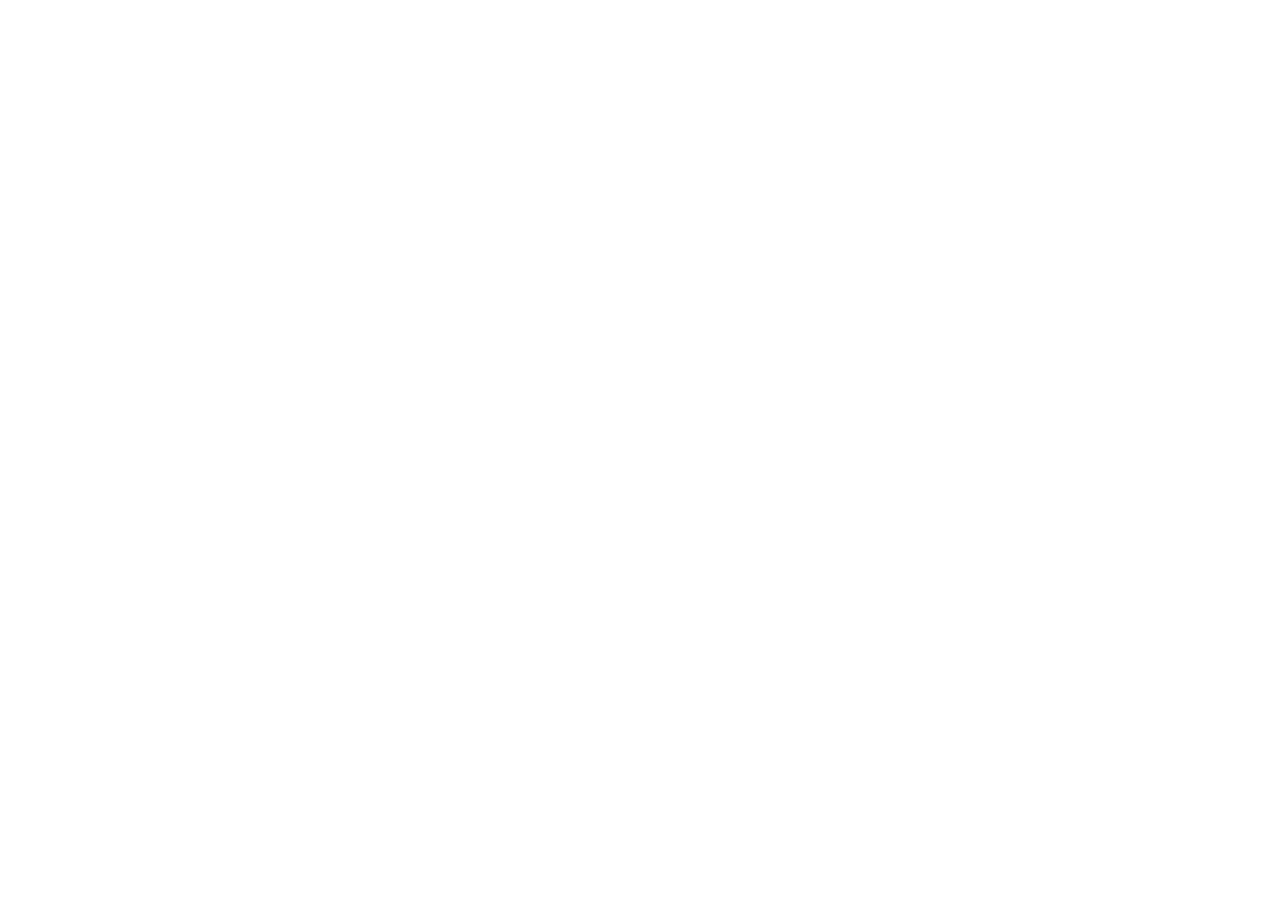
==== index.html @ ce896db1 "Fix formatting issues in index.html" ====
<!doctype html>
<html lang="he">
<head>
  <meta charset="utf-8">
  <title>Maya Digital Course</title>
  <meta name="viewport" content="width=device-width, initial-scale=1">

  <style>
    body, html {
      margin: 0;
      padding: 0;
      height: 100%;
      font-family: Arial, sans-serif;
    }

    iframe {
      width: 100%;
      height: 100vh;
      border: none;
    }
  </style>
</head>

<body>

<iframe
  src="https://claude.site/public/artifacts/876e7628-aba0-43da-9df5-765c61ae1f43/embed"
  title="Claude Artifact"
  allow="clipboard-write"
  allowfullscreen>
</iframe>

</body>
</html>
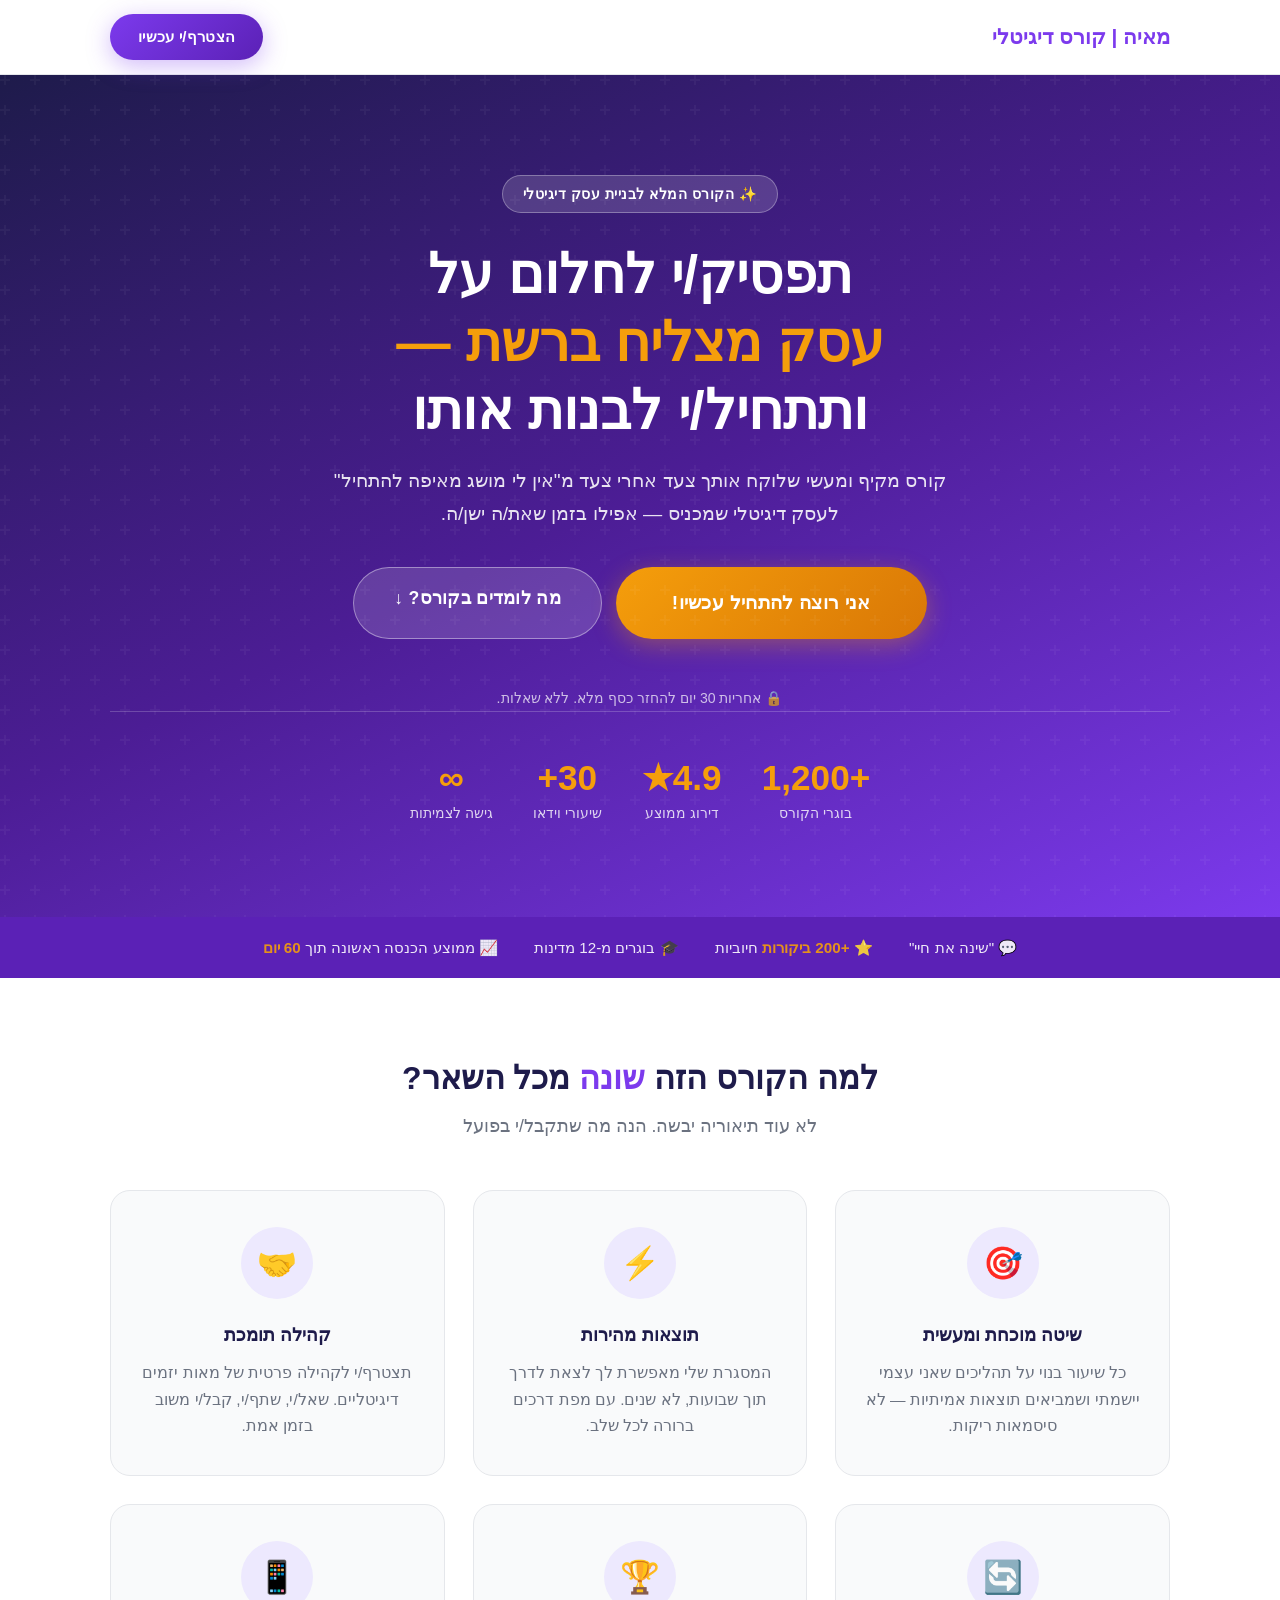
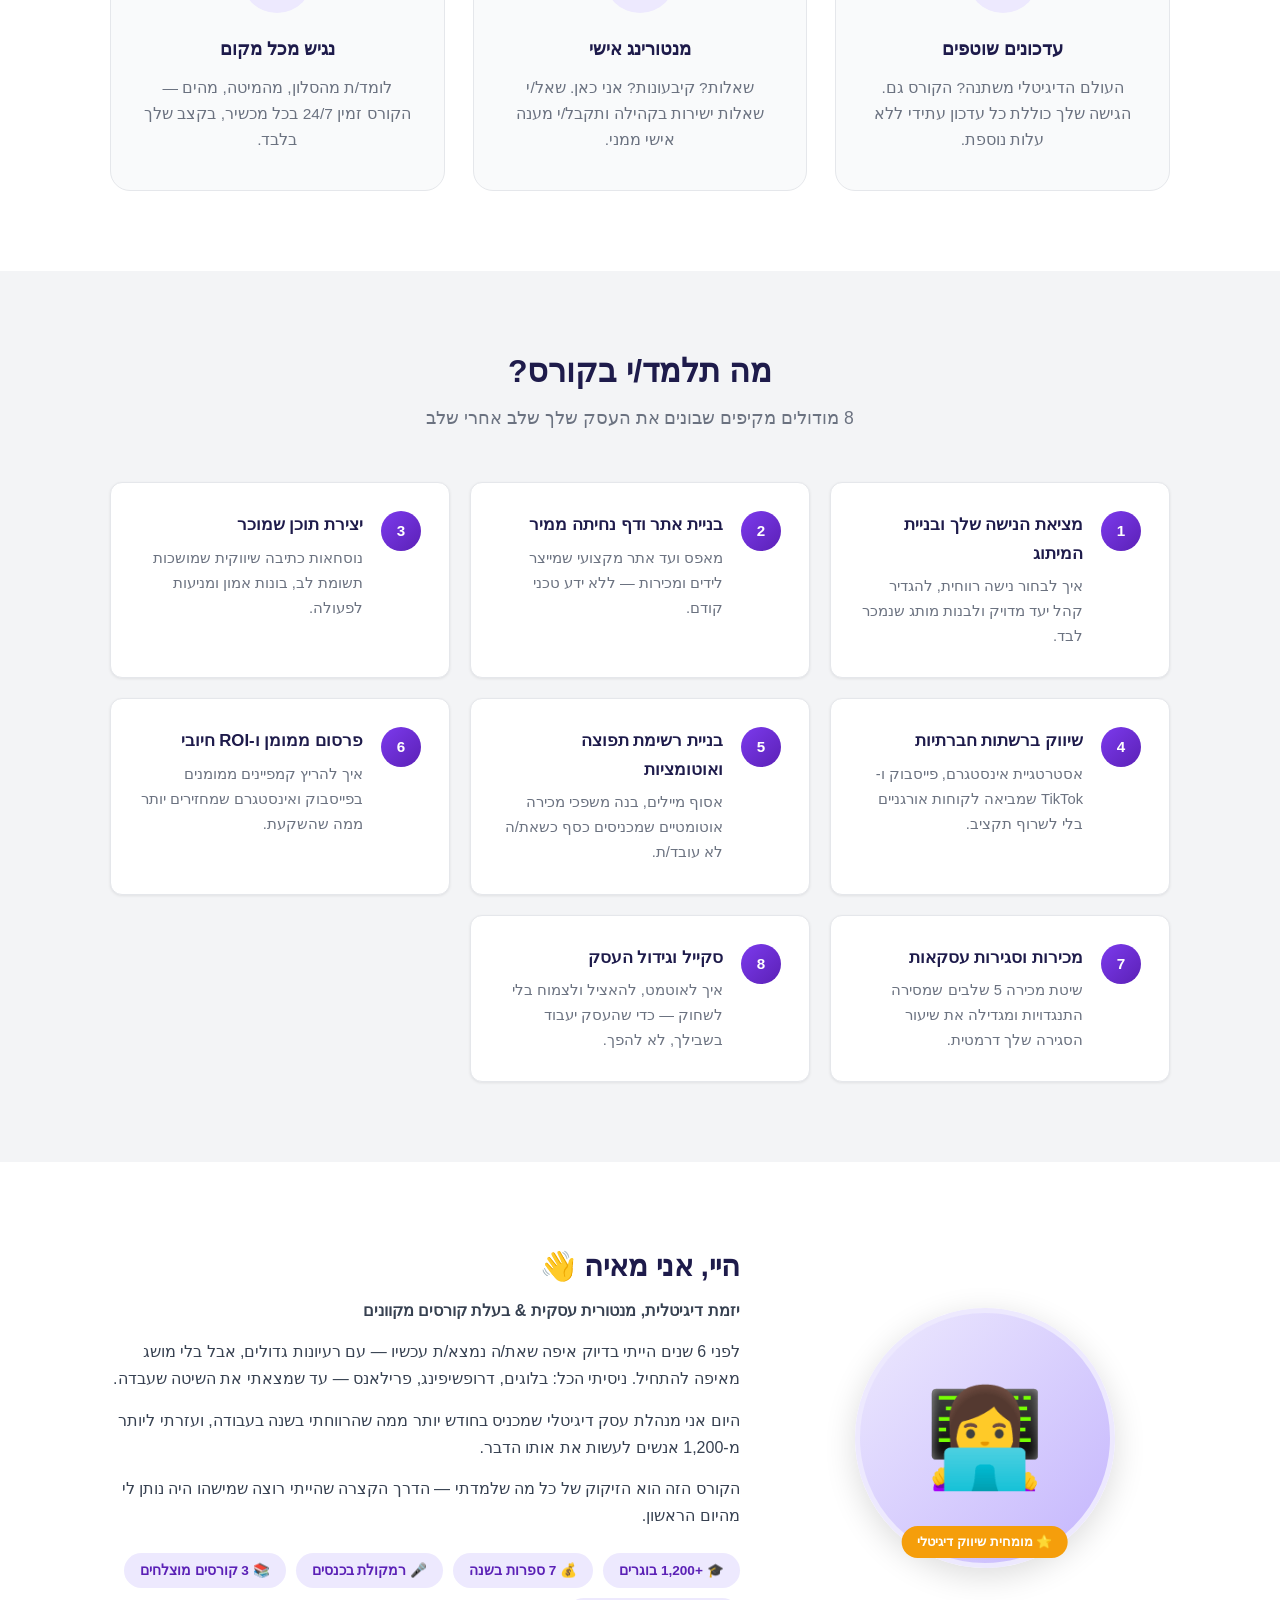
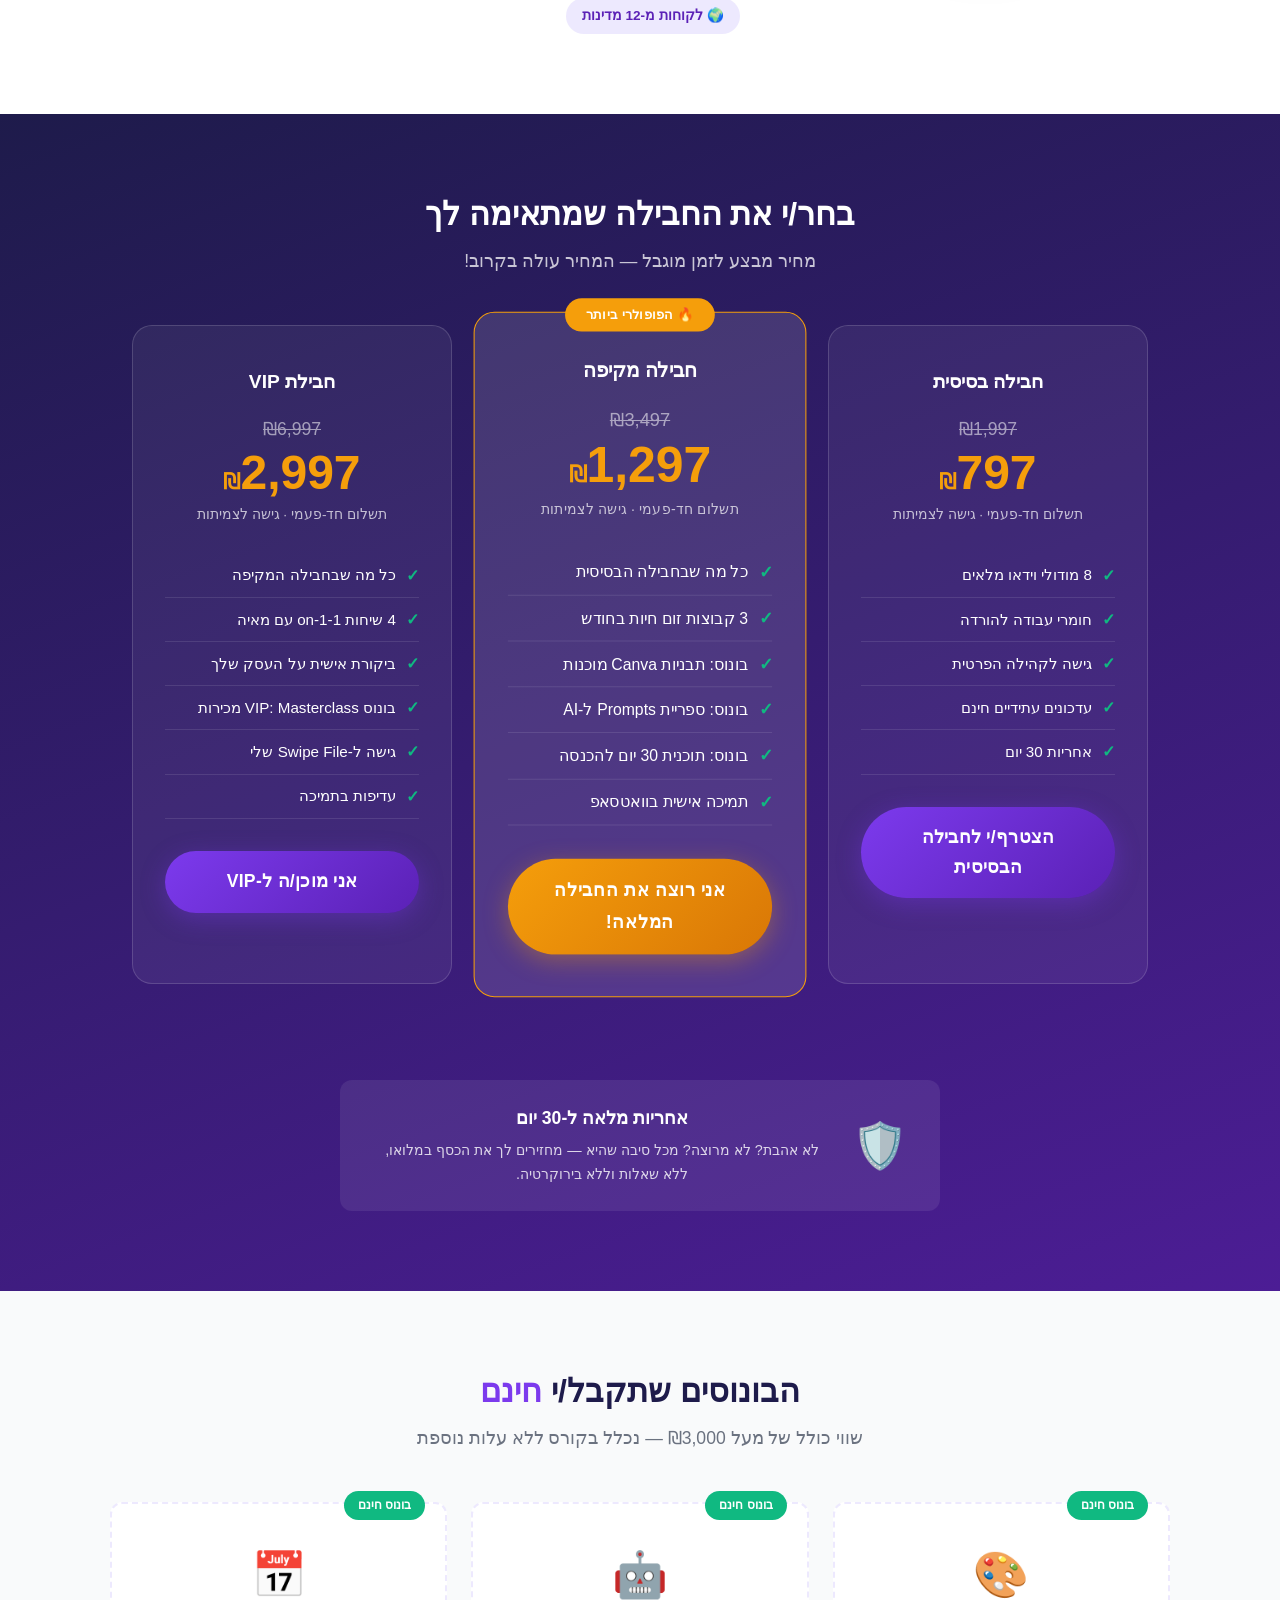
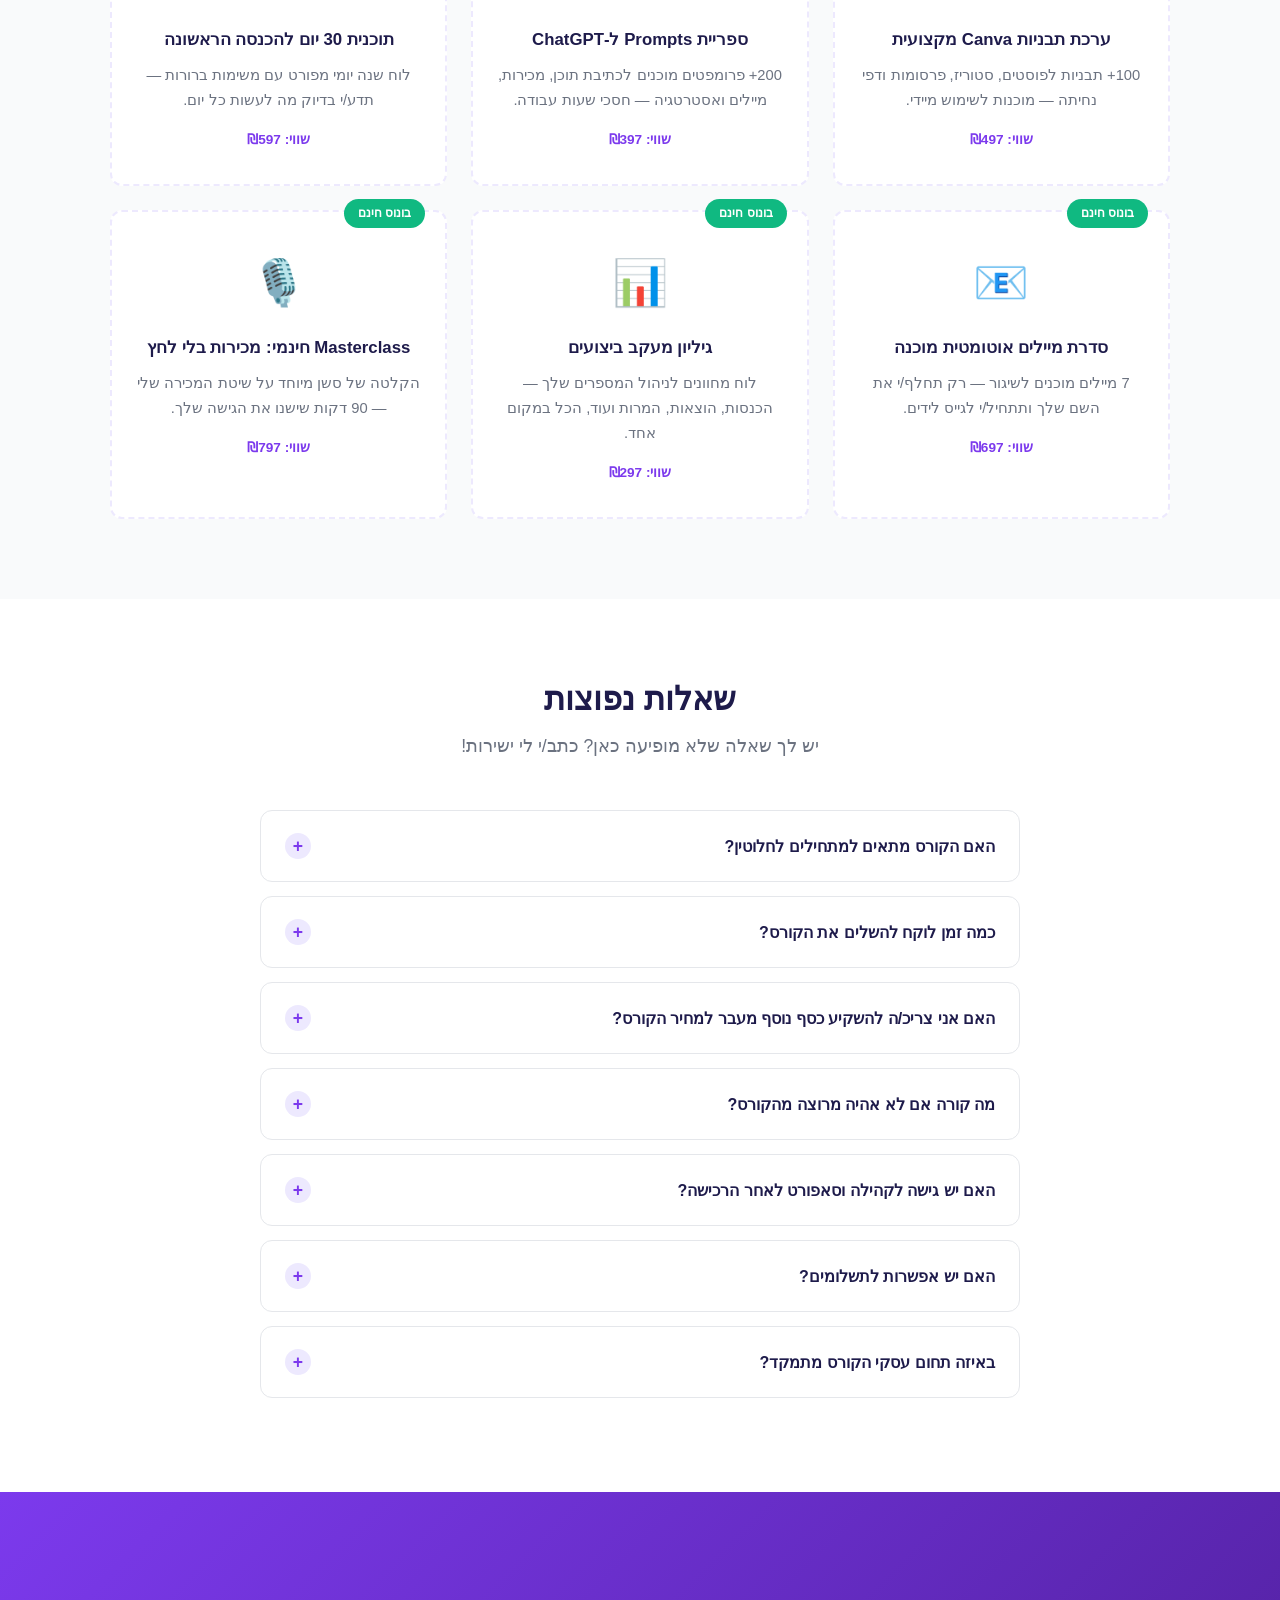
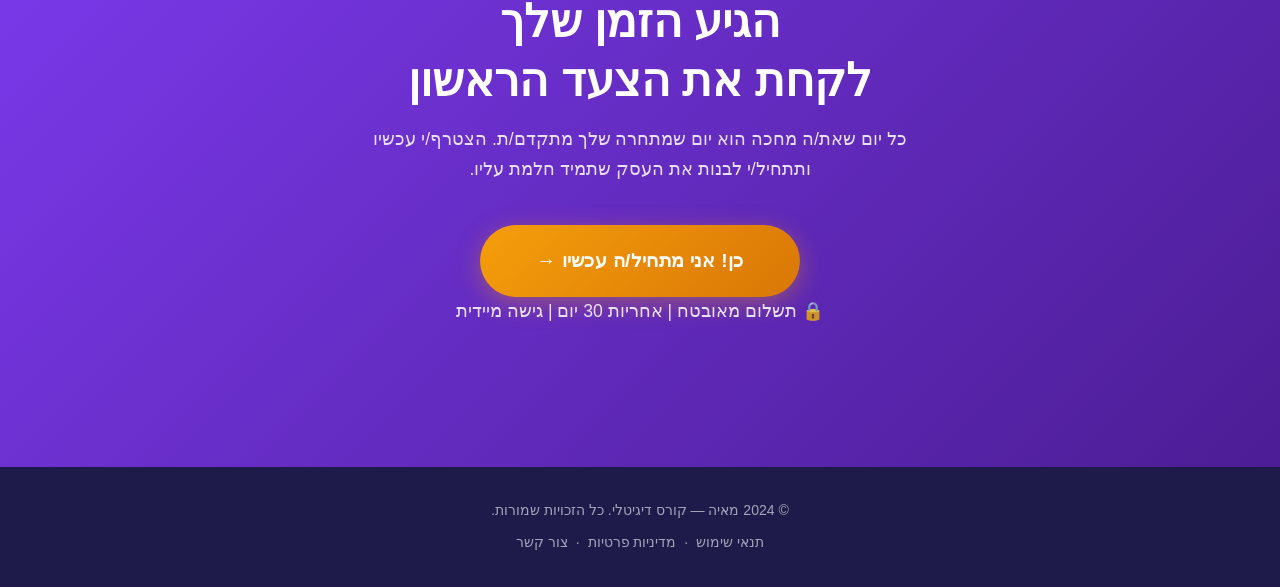
==== commit 3f3cba7d: "Add complete Hebrew landing page with RTL responsive design - Replace iframe placeholder with full p" ====
--- a/index.html
+++ b/index.html
@@ -1,35 +1,482 @@
-<!doctype html>
-<html lang="he">
+<!DOCTYPE html>
+<html lang="he" dir="rtl">
 <head>
-  <meta charset="utf-8">
-  <title>Maya Digital Course</title>
-  <meta name="viewport" content="width=device-width, initial-scale=1">
-
-  <style>
-    body, html {
-      margin: 0;
-      padding: 0;
-      height: 100%;
-      font-family: Arial, sans-serif;
+  <meta charset="UTF-8">
+  <meta name="viewport" content="width=device-width, initial-scale=1.0">
+  <meta name="description" content="קורס דיגיטלי של מאיה - למד/י לבנות עסק מצליח ברשת מאפס, בשיטות שעובדות ב-2024">
+  <title>הקורס הדיגיטלי של מאיה | בנה את העסק שלך ברשת</title>
+  <link rel="stylesheet" href="style.css">
+</head>
+<body>
+
+  <!-- ===== NAVBAR ===== -->
+  <nav class="navbar">
+    <div class="container">
+      <span class="navbar-brand">מאיה | קורס דיגיטלי</span>
+      <a href="#pricing" class="btn btn-primary navbar-cta">הצטרף/י עכשיו</a>
+    </div>
+  </nav>
+
+  <!-- ===== HERO ===== -->
+  <section class="hero">
+    <div class="container">
+      <div class="hero-badge">✨ הקורס המלא לבניית עסק דיגיטלי</div>
+
+      <h1>
+        תפסיק/י לחלום על<br>
+        <span class="hero-accent">עסק מצליח ברשת —</span><br>
+        ותתחיל/י לבנות אותו
+      </h1>
+
+      <p class="hero-desc">
+        קורס מקיף ומעשי שלוקח אותך צעד אחרי צעד מ"אין לי מושג מאיפה להתחיל"
+        לעסק דיגיטלי שמכניס — אפילו בזמן שאת/ה ישן/ה.
+      </p>
+
+      <div class="hero-cta-group">
+        <a href="#pricing" class="btn btn-accent btn-lg">אני רוצה להתחיל עכשיו!</a>
+        <a href="#topics" class="btn btn-primary" style="background:rgba(255,255,255,.15);border:1px solid rgba(255,255,255,.4);box-shadow:none;">מה לומדים בקורס? ↓</a>
+      </div>
+      <p class="hero-guarantee">🔒 אחריות 30 יום להחזר כסף מלא. ללא שאלות.</p>
+
+      <div class="hero-stats">
+        <div class="hero-stat">
+          <strong>+1,200</strong>
+          <span>בוגרי הקורס</span>
+        </div>
+        <div class="hero-stat">
+          <strong>4.9★</strong>
+          <span>דירוג ממוצע</span>
+        </div>
+        <div class="hero-stat">
+          <strong>30+</strong>
+          <span>שיעורי וידאו</span>
+        </div>
+        <div class="hero-stat">
+          <strong>∞</strong>
+          <span>גישה לצמיתות</span>
+        </div>
+      </div>
+    </div>
+  </section>
+
+  <!-- ===== SOCIAL PROOF BAR ===== -->
+  <div class="proof-bar">
+    <span>💬 "שינה את חיי"</span>
+    <span>⭐ <strong>+200 ביקורות</strong> חיוביות</span>
+    <span>🎓 בוגרים מ-12 מדינות</span>
+    <span>📈 ממוצע הכנסה ראשונה תוך <strong>60 יום</strong></span>
+  </div>
+
+  <!-- ===== BENEFITS ===== -->
+  <section class="benefits" id="benefits">
+    <div class="container">
+      <div class="section-header">
+        <h2 class="section-title">למה הקורס הזה <span class="highlight">שונה</span> מכל השאר?</h2>
+        <p class="section-subtitle">לא עוד תיאוריה יבשה. הנה מה שתקבל/י בפועל</p>
+      </div>
+
+      <div class="benefits-grid">
+        <div class="benefit-card">
+          <div class="benefit-icon">🎯</div>
+          <h3>שיטה מוכחת ומעשית</h3>
+          <p>כל שיעור בנוי על תהליכים שאני עצמי יישמתי ושמביאים תוצאות אמיתיות — לא סיסמאות ריקות.</p>
+        </div>
+        <div class="benefit-card">
+          <div class="benefit-icon">⚡</div>
+          <h3>תוצאות מהירות</h3>
+          <p>המסגרת שלי מאפשרת לך לצאת לדרך תוך שבועות, לא שנים. עם מפת דרכים ברורה לכל שלב.</p>
+        </div>
+        <div class="benefit-card">
+          <div class="benefit-icon">🤝</div>
+          <h3>קהילה תומכת</h3>
+          <p>תצטרף/י לקהילה פרטית של מאות יזמים דיגיטליים. שאל/י, שתף/י, קבל/י משוב בזמן אמת.</p>
+        </div>
+        <div class="benefit-card">
+          <div class="benefit-icon">🔄</div>
+          <h3>עדכונים שוטפים</h3>
+          <p>העולם הדיגיטלי משתנה? הקורס גם. הגישה שלך כוללת כל עדכון עתידי ללא עלות נוספת.</p>
+        </div>
+        <div class="benefit-card">
+          <div class="benefit-icon">🏆</div>
+          <h3>מנטורינג אישי</h3>
+          <p>שאלות? קיבעונות? אני כאן. שאל/י שאלות ישירות בקהילה ותקבל/י מענה אישי ממני.</p>
+        </div>
+        <div class="benefit-card">
+          <div class="benefit-icon">📱</div>
+          <h3>נגיש מכל מקום</h3>
+          <p>לומד/ת מהסלון, מהמיטה, מהים — הקורס זמין 24/7 בכל מכשיר, בקצב שלך בלבד.</p>
+        </div>
+      </div>
+    </div>
+  </section>
+
+  <!-- ===== COURSE TOPICS ===== -->
+  <section class="topics" id="topics">
+    <div class="container">
+      <div class="section-header">
+        <h2 class="section-title">מה תלמד/י בקורס?</h2>
+        <p class="section-subtitle">8 מודולים מקיפים שבונים את העסק שלך שלב אחרי שלב</p>
+      </div>
+
+      <div class="topics-grid">
+        <div class="topic-card">
+          <div class="topic-num">1</div>
+          <div>
+            <h3>מציאת הנישה שלך ובניית המיתוג</h3>
+            <p>איך לבחור נישה רווחית, להגדיר קהל יעד מדויק ולבנות מותג שנמכר לבד.</p>
+          </div>
+        </div>
+        <div class="topic-card">
+          <div class="topic-num">2</div>
+          <div>
+            <h3>בניית אתר ודף נחיתה ממיר</h3>
+            <p>מאפס ועד אתר מקצועי שמייצר לידים ומכירות — ללא ידע טכני קודם.</p>
+          </div>
+        </div>
+        <div class="topic-card">
+          <div class="topic-num">3</div>
+          <div>
+            <h3>יצירת תוכן שמוכר</h3>
+            <p>נוסחאות כתיבה שיווקית שמושכות תשומת לב, בונות אמון ומניעות לפעולה.</p>
+          </div>
+        </div>
+        <div class="topic-card">
+          <div class="topic-num">4</div>
+          <div>
+            <h3>שיווק ברשתות חברתיות</h3>
+            <p>אסטרטגיית אינסטגרם, פייסבוק ו-TikTok שמביאה לקוחות אורגניים בלי לשרוף תקציב.</p>
+          </div>
+        </div>
+        <div class="topic-card">
+          <div class="topic-num">5</div>
+          <div>
+            <h3>בניית רשימת תפוצה ואוטומציות</h3>
+            <p>אסוף מיילים, בנה משפכי מכירה אוטומטיים שמכניסים כסף כשאת/ה לא עובד/ת.</p>
+          </div>
+        </div>
+        <div class="topic-card">
+          <div class="topic-num">6</div>
+          <div>
+            <h3>פרסום ממומן ו-ROI חיובי</h3>
+            <p>איך להריץ קמפיינים ממומנים בפייסבוק ואינסטגרם שמחזירים יותר ממה שהשקעת.</p>
+          </div>
+        </div>
+        <div class="topic-card">
+          <div class="topic-num">7</div>
+          <div>
+            <h3>מכירות וסגירות עסקאות</h3>
+            <p>שיטת מכירה 5 שלבים שמסירה התנגדויות ומגדילה את שיעור הסגירה שלך דרמטית.</p>
+          </div>
+        </div>
+        <div class="topic-card">
+          <div class="topic-num">8</div>
+          <div>
+            <h3>סקייל וגידול העסק</h3>
+            <p>איך לאוטמט, להאציל ולצמוח בלי לשחוק — כדי שהעסק יעבוד בשבילך, לא להפך.</p>
+          </div>
+        </div>
+      </div>
+    </div>
+  </section>
+
+  <!-- ===== INSTRUCTOR ===== -->
+  <section class="instructor" id="about">
+    <div class="container">
+      <div class="instructor-inner">
+        <div class="instructor-photo-wrap">
+          <div class="instructor-photo">👩‍💻</div>
+          <span class="instructor-badge">⭐ מומחית שיווק דיגיטלי</span>
+        </div>
+
+        <div class="instructor-content">
+          <h2>היי, אני מאיה 👋</h2>
+          <p class="instructor-title">יזמת דיגיטלית, מנטורית עסקית &amp; בעלת קורסים מקוונים</p>
+
+          <p>
+            לפני 6 שנים הייתי בדיוק איפה שאת/ה נמצא/ת עכשיו — עם רעיונות גדולים,
+            אבל בלי מושג מאיפה להתחיל. ניסיתי הכל: בלוגים, דרופשיפינג, פרילאנס —
+            עד שמצאתי את השיטה שעבדה.
+          </p>
+          <p>
+            היום אני מנהלת עסק דיגיטלי שמכניס בחודש יותר ממה שהרווחתי בשנה בעבודה,
+            ועזרתי ליותר מ-1,200 אנשים לעשות את אותו הדבר.
+          </p>
+          <p>
+            הקורס הזה הוא הזיקוק של כל מה שלמדתי — הדרך הקצרה שהייתי רוצה שמישהו
+            היה נותן לי מהיום הראשון.
+          </p>
+
+          <div class="instructor-achievements">
+            <span class="achievement-tag">🎓 +1,200 בוגרים</span>
+            <span class="achievement-tag">💰 7 ספרות בשנה</span>
+            <span class="achievement-tag">🎤 רמקולת בכנסים</span>
+            <span class="achievement-tag">📚 3 קורסים מוצלחים</span>
+            <span class="achievement-tag">🌍 לקוחות מ-12 מדינות</span>
+          </div>
+        </div>
+      </div>
+    </div>
+  </section>
+
+  <!-- ===== PRICING ===== -->
+  <section class="pricing" id="pricing">
+    <div class="container">
+      <div class="section-header">
+        <h2 class="section-title">בחר/י את החבילה שמתאימה לך</h2>
+        <p class="section-subtitle">מחיר מבצע לזמן מוגבל — המחיר עולה בקרוב!</p>
+      </div>
+
+      <div class="pricing-cards">
+
+        <!-- Basic -->
+        <div class="pricing-card">
+          <h3>חבילה בסיסית</h3>
+          <p class="price-old">₪1,997</p>
+          <p class="price-new"><span>₪</span>797</p>
+          <p class="price-note">תשלום חד-פעמי · גישה לצמיתות</p>
+          <ul class="pricing-features">
+            <li>8 מודולי וידאו מלאים</li>
+            <li>חומרי עבודה להורדה</li>
+            <li>גישה לקהילה הפרטית</li>
+            <li>עדכונים עתידיים חינם</li>
+            <li>אחריות 30 יום</li>
+          </ul>
+          <a href="#" class="btn btn-primary" style="width:100%;">הצטרף/י לחבילה הבסיסית</a>
+        </div>
+
+        <!-- Popular -->
+        <div class="pricing-card popular">
+          <div class="popular-badge">🔥 הפופולרי ביותר</div>
+          <h3>חבילה מקיפה</h3>
+          <p class="price-old">₪3,497</p>
+          <p class="price-new"><span>₪</span>1,297</p>
+          <p class="price-note">תשלום חד-פעמי · גישה לצמיתות</p>
+          <ul class="pricing-features">
+            <li>כל מה שבחבילה הבסיסית</li>
+            <li>3 קבוצות זום חיות בחודש</li>
+            <li>בונוס: תבניות Canva מוכנות</li>
+            <li>בונוס: ספריית Prompts ל-AI</li>
+            <li>בונוס: תוכנית 30 יום להכנסה</li>
+            <li>תמיכה אישית בוואטסאפ</li>
+          </ul>
+          <a href="#" class="btn btn-accent" style="width:100%;">אני רוצה את החבילה המלאה!</a>
+        </div>
+
+        <!-- VIP -->
+        <div class="pricing-card">
+          <h3>חבילת VIP</h3>
+          <p class="price-old">₪6,997</p>
+          <p class="price-new"><span>₪</span>2,997</p>
+          <p class="price-note">תשלום חד-פעמי · גישה לצמיתות</p>
+          <ul class="pricing-features">
+            <li>כל מה שבחבילה המקיפה</li>
+            <li>4 שיחות 1-on-1 עם מאיה</li>
+            <li>ביקורת אישית על העסק שלך</li>
+            <li>בונוס VIP: Masterclass מכירות</li>
+            <li>גישה ל-Swipe File שלי</li>
+            <li>עדיפות בתמיכה</li>
+          </ul>
+          <a href="#" class="btn btn-primary" style="width:100%;">אני מוכן/ה ל-VIP</a>
+        </div>
+
+      </div>
+
+      <!-- Guarantee -->
+      <div style="text-align:center; margin-top:48px;">
+        <div class="guarantee-strip">
+          <div class="guarantee-icon">🛡️</div>
+          <div class="guarantee-text">
+            <strong>אחריות מלאה ל-30 יום</strong>
+            <p>לא אהבת? לא מרוצה? מכל סיבה שהיא — מחזירים לך את הכסף במלואו, ללא שאלות וללא בירוקרטיה.</p>
+          </div>
+        </div>
+      </div>
+    </div>
+  </section>
+
+  <!-- ===== BONUSES ===== -->
+  <section class="bonuses" id="bonuses">
+    <div class="container">
+      <div class="section-header">
+        <h2 class="section-title">הבונוסים שתקבל/י <span class="highlight">חינם</span></h2>
+        <p class="section-subtitle">שווי כולל של מעל ₪3,000 — נכלל בקורס ללא עלות נוספת</p>
+      </div>
+
+      <div class="bonuses-grid">
+        <div class="bonus-card">
+          <div class="bonus-free-tag">בונוס חינם</div>
+          <div class="bonus-icon">🎨</div>
+          <h3>ערכת תבניות Canva מקצועית</h3>
+          <p>100+ תבניות לפוסטים, סטוריז, פרסומות ודפי נחיתה — מוכנות לשימוש מיידי.</p>
+          <span class="bonus-value">שווי: ₪497</span>
+        </div>
+
+        <div class="bonus-card">
+          <div class="bonus-free-tag">בונוס חינם</div>
+          <div class="bonus-icon">🤖</div>
+          <h3>ספריית Prompts ל-ChatGPT</h3>
+          <p>200+ פרומפטים מוכנים לכתיבת תוכן, מכירות, מיילים ואסטרטגיה — חסכי שעות עבודה.</p>
+          <span class="bonus-value">שווי: ₪397</span>
+        </div>
+
+        <div class="bonus-card">
+          <div class="bonus-free-tag">בונוס חינם</div>
+          <div class="bonus-icon">📅</div>
+          <h3>תוכנית 30 יום להכנסה הראשונה</h3>
+          <p>לוח שנה יומי מפורט עם משימות ברורות — תדע/י בדיוק מה לעשות כל יום.</p>
+          <span class="bonus-value">שווי: ₪597</span>
+        </div>
+
+        <div class="bonus-card">
+          <div class="bonus-free-tag">בונוס חינם</div>
+          <div class="bonus-icon">📧</div>
+          <h3>סדרת מיילים אוטומטית מוכנה</h3>
+          <p>7 מיילים מוכנים לשיגור — רק תחלף/י את השם שלך ותתחיל/י לגייס לידים.</p>
+          <span class="bonus-value">שווי: ₪697</span>
+        </div>
+
+        <div class="bonus-card">
+          <div class="bonus-free-tag">בונוס חינם</div>
+          <div class="bonus-icon">📊</div>
+          <h3>גיליון מעקב ביצועים</h3>
+          <p>לוח מחוונים לניהול המספרים שלך — הכנסות, הוצאות, המרות ועוד, הכל במקום אחד.</p>
+          <span class="bonus-value">שווי: ₪297</span>
+        </div>
+
+        <div class="bonus-card">
+          <div class="bonus-free-tag">בונוס חינם</div>
+          <div class="bonus-icon">🎙️</div>
+          <h3>Masterclass חינמי: מכירות בלי לחץ</h3>
+          <p>הקלטה של סשן מיוחד על שיטת המכירה שלי — 90 דקות שישנו את הגישה שלך.</p>
+          <span class="bonus-value">שווי: ₪797</span>
+        </div>
+      </div>
+    </div>
+  </section>
+
+  <!-- ===== FAQ ===== -->
+  <section class="faq" id="faq">
+    <div class="container">
+      <div class="section-header">
+        <h2 class="section-title">שאלות נפוצות</h2>
+        <p class="section-subtitle">יש לך שאלה שלא מופיעה כאן? כתב/י לי ישירות!</p>
+      </div>
+
+      <div class="faq-list">
+
+        <div class="faq-item">
+          <button class="faq-question" onclick="toggleFaq(this)">
+            האם הקורס מתאים למתחילים לחלוטין?
+            <span class="faq-icon">+</span>
+          </button>
+          <div class="faq-answer">
+            <p>בהחלט! הקורס תוכנן מהיסוד למתחילים. אין צורך בניסיון טכני, שיווקי או עסקי קודם. אני לוקחת אותך צעד אחרי צעד, ומסבירה כל מושג בשפה פשוטה ובהירה. אם יש לך מחשב וחיבור לאינטרנט — יש לך את כל מה שצריך.</p>
+          </div>
+        </div>
+
+        <div class="faq-item">
+          <button class="faq-question" onclick="toggleFaq(this)">
+            כמה זמן לוקח להשלים את הקורס?
+            <span class="faq-icon">+</span>
+          </button>
+          <div class="faq-answer">
+            <p>הקורס מכיל למעלה מ-30 שיעורי וידאו. רוב הסטודנטים משלימים את החומר ב-4–6 שבועות כשהם מקדישים שעה-שעתיים ביום. אבל אין לחץ — הגישה שלך היא לצמיתות, כך שתוכל/י ללמוד בקצב שלך.</p>
+          </div>
+        </div>
+
+        <div class="faq-item">
+          <button class="faq-question" onclick="toggleFaq(this)">
+            האם אני צריכ/ה להשקיע כסף נוסף מעבר למחיר הקורס?
+            <span class="faq-icon">+</span>
+          </button>
+          <div class="faq-answer">
+            <p>אני מלמדת שיטות שעובדות עם כלים חינמיים ככל האפשר. יש כלים מסוימים עם עלויות מינימליות (כגון דומיין ואחסון אתר — כ-₪50–100 בחודש), אבל אין חובה להשקיע בפרסום ממומן בשלב הראשון. אני מראה איך לצמוח בצורה אורגנית תחילה.</p>
+          </div>
+        </div>
+
+        <div class="faq-item">
+          <button class="faq-question" onclick="toggleFaq(this)">
+            מה קורה אם לא אהיה מרוצה מהקורס?
+            <span class="faq-icon">+</span>
+          </button>
+          <div class="faq-answer">
+            <p>פשוט מאוד — אחריות מלאה ל-30 יום. אם מכל סיבה שהיא לא מרוצה מהקורס, שלח/י לי מייל תוך 30 יום מרגע הרכישה ואחזיר לך את הכסף במלואו. ללא שאלות, ללא תהליכים מסורבלים.</p>
+          </div>
+        </div>
+
+        <div class="faq-item">
+          <button class="faq-question" onclick="toggleFaq(this)">
+            האם יש גישה לקהילה וסאפורט לאחר הרכישה?
+            <span class="faq-icon">+</span>
+          </button>
+          <div class="faq-answer">
+            <p>כן! כל הסטודנטים מקבלים גישה לקהילה הפרטית שלנו בפייסבוק שבה אני פעילה יומיומית. בחבילה המקיפה יש גם 3 קבוצות זום חיות בחודש עם שאלות ותשובות. ובחבילת ה-VIP יש מנטורינג אישי 1-on-1.</p>
+          </div>
+        </div>
+
+        <div class="faq-item">
+          <button class="faq-question" onclick="toggleFaq(this)">
+            האם יש אפשרות לתשלומים?
+            <span class="faq-icon">+</span>
+          </button>
+          <div class="faq-answer">
+            <p>כן! כל החבילות זמינות בפריסה של עד 4 תשלומים שווים ללא ריבית. פרטי החלוקה מופיעים בדף התשלום. אם יש לך שאלה ספציפית בנוגע לתשלומים, כתב/י לי ישירות ונמצא פתרון מתאים.</p>
+          </div>
+        </div>
+
+        <div class="faq-item">
+          <button class="faq-question" onclick="toggleFaq(this)">
+            באיזה תחום עסקי הקורס מתמקד?
+            <span class="faq-icon">+</span>
+          </button>
+          <div class="faq-answer">
+            <p>הקורס מלמד עקרונות שיווק ועסק דיגיטלי שרלוונטיים לכמעט כל תחום — בין אם אתה רוצה למכור מוצרים דיגיטליים, שירותים, ייעוץ, קורסים, או כל דבר אחר. המסגרת שלמדת מותאמת לכל נישה.</p>
+          </div>
+        </div>
+
+      </div>
+    </div>
+  </section>
+
+  <!-- ===== FINAL CTA ===== -->
+  <section class="final-cta">
+    <div class="container">
+      <h2>הגיע הזמן שלך<br>לקחת את הצעד הראשון</h2>
+      <p>
+        כל יום שאת/ה מחכה הוא יום שמתחרה שלך מתקדם/ת.
+        הצטרף/י עכשיו ותתחיל/י לבנות את העסק שתמיד חלמת עליו.
+      </p>
+
+      <a href="#pricing" class="btn btn-accent btn-lg">כן! אני מתחיל/ה עכשיו →</a>
+
+      <p class="final-cta-meta">🔒 תשלום מאובטח | אחריות 30 יום | גישה מיידית</p>
+    </div>
+  </section>
+
+  <!-- ===== FOOTER ===== -->
+  <footer>
+    <div class="container">
+      <p>© 2024 מאיה — קורס דיגיטלי. כל הזכויות שמורות.</p>
+      <p style="margin-top:8px;">
+        <a href="#">תנאי שימוש</a> &nbsp;·&nbsp;
+        <a href="#">מדיניות פרטיות</a> &nbsp;·&nbsp;
+        <a href="#">צור קשר</a>
+      </p>
+    </div>
+  </footer>
+
+  <!-- ===== FAQ SCRIPT ===== -->
+  <script>
+    function toggleFaq(btn) {
+      var item = btn.closest('.faq-item');
+      var isOpen = item.classList.contains('open');
+      document.querySelectorAll('.faq-item.open').forEach(function(el) {
+        el.classList.remove('open');
+      });
+      if (!isOpen) item.classList.add('open');
     }
-
-    iframe {
-      width: 100%;
-      height: 100vh;
-      border: none;
-    }
-  </style>
-</head>
-
-<body>
-
-<iframe
-  src="https://claude.site/public/artifacts/876e7628-aba0-43da-9df5-765c61ae1f43/embed"
-  title="Claude Artifact"
-  allow="clipboard-write"
-  allowfullscreen>
-</iframe>
+  </script>
 
 </body>
 </html>
-
--- a/style.css
+++ b/style.css
@@ -0,0 +1,740 @@
+/* =============================================
+   Maya Digital Course - Landing Page Styles
+   RTL Hebrew Layout
+   ============================================= */
+
+/* ---------- Reset & Base ---------- */
+*, *::before, *::after {
+  box-sizing: border-box;
+  margin: 0;
+  padding: 0;
+}
+
+:root {
+  --primary:       #7C3AED;
+  --primary-dark:  #5B21B6;
+  --primary-light: #EDE9FE;
+  --accent:        #F59E0B;
+  --accent-dark:   #D97706;
+  --text-dark:     #1E1B4B;
+  --text-body:     #374151;
+  --text-muted:    #6B7280;
+  --bg-white:      #FFFFFF;
+  --bg-light:      #F9FAFB;
+  --bg-section:    #F3F4F6;
+  --border:        #E5E7EB;
+  --success:       #10B981;
+  --radius-sm:     6px;
+  --radius-md:     12px;
+  --radius-lg:     20px;
+  --shadow-sm:     0 1px 3px rgba(0,0,0,.08);
+  --shadow-md:     0 4px 16px rgba(0,0,0,.10);
+  --shadow-lg:     0 8px 32px rgba(0,0,0,.14);
+  --max-width:     1100px;
+  --section-pad:   80px 20px;
+}
+
+html {
+  scroll-behavior: smooth;
+  font-size: 16px;
+}
+
+body {
+  direction: rtl;
+  font-family: 'Segoe UI', 'Arial Hebrew', Arial, sans-serif;
+  color: var(--text-body);
+  background: var(--bg-white);
+  line-height: 1.7;
+  -webkit-font-smoothing: antialiased;
+}
+
+img { max-width: 100%; display: block; }
+a  { text-decoration: none; color: inherit; }
+ul { list-style: none; }
+
+.container {
+  max-width: var(--max-width);
+  margin: 0 auto;
+  padding: 0 20px;
+}
+
+/* ---------- Buttons ---------- */
+.btn {
+  display: inline-block;
+  padding: 16px 40px;
+  border-radius: 50px;
+  font-size: 1.1rem;
+  font-weight: 700;
+  cursor: pointer;
+  border: none;
+  transition: transform .2s, box-shadow .2s, background .2s;
+  text-align: center;
+  letter-spacing: .3px;
+}
+
+.btn:hover { transform: translateY(-2px); }
+
+.btn-primary {
+  background: linear-gradient(135deg, var(--primary), var(--primary-dark));
+  color: #fff;
+  box-shadow: 0 6px 24px rgba(124,58,237,.35);
+}
+.btn-primary:hover { box-shadow: 0 10px 32px rgba(124,58,237,.45); }
+
+.btn-accent {
+  background: linear-gradient(135deg, var(--accent), var(--accent-dark));
+  color: #fff;
+  box-shadow: 0 6px 24px rgba(245,158,11,.35);
+}
+.btn-accent:hover { box-shadow: 0 10px 32px rgba(245,158,11,.45); }
+
+.btn-lg {
+  padding: 20px 56px;
+  font-size: 1.2rem;
+}
+
+/* ---------- Section Headings ---------- */
+.section-title {
+  font-size: 2rem;
+  font-weight: 800;
+  color: var(--text-dark);
+  margin-bottom: 12px;
+  line-height: 1.3;
+}
+
+.section-subtitle {
+  font-size: 1.1rem;
+  color: var(--text-muted);
+  max-width: 600px;
+  margin: 0 auto 48px;
+}
+
+.section-header {
+  text-align: center;
+  margin-bottom: 48px;
+}
+
+.highlight { color: var(--primary); }
+
+/* ---------- Sticky Nav ---------- */
+.navbar {
+  position: sticky;
+  top: 0;
+  z-index: 100;
+  background: rgba(255,255,255,.95);
+  backdrop-filter: blur(8px);
+  border-bottom: 1px solid var(--border);
+  padding: 14px 20px;
+}
+
+.navbar .container {
+  display: flex;
+  align-items: center;
+  justify-content: space-between;
+}
+
+.navbar-brand {
+  font-size: 1.3rem;
+  font-weight: 800;
+  color: var(--primary);
+}
+
+.navbar-cta {
+  padding: 10px 28px;
+  font-size: .95rem;
+}
+
+/* ---------- Hero Section ---------- */
+.hero {
+  background: linear-gradient(155deg, #1E1B4B 0%, #4C1D95 50%, #7C3AED 100%);
+  color: #fff;
+  padding: 100px 20px 90px;
+  text-align: center;
+  overflow: hidden;
+  position: relative;
+}
+
+.hero::before {
+  content: '';
+  position: absolute;
+  inset: 0;
+  background: url("data:image/svg+xml,%3Csvg width='60' height='60' viewBox='0 0 60 60' xmlns='http://www.w3.org/2000/svg'%3E%3Cg fill='none' fill-rule='evenodd'%3E%3Cg fill='%23ffffff' fill-opacity='0.04'%3E%3Cpath d='M36 34v-4h-2v4h-4v2h4v4h2v-4h4v-2h-4zm0-30V0h-2v4h-4v2h4v4h2V6h4V4h-4zM6 34v-4H4v4H0v2h4v4h2v-4h4v-2H6zM6 4V0H4v4H0v2h4v4h2V6h4V4H6z'/%3E%3C/g%3E%3C/g%3E%3C/svg%3E");
+}
+
+.hero-badge {
+  display: inline-block;
+  background: rgba(255,255,255,.15);
+  border: 1px solid rgba(255,255,255,.3);
+  border-radius: 50px;
+  padding: 6px 20px;
+  font-size: .9rem;
+  font-weight: 600;
+  margin-bottom: 28px;
+  letter-spacing: .5px;
+}
+
+.hero h1 {
+  font-size: clamp(2rem, 5vw, 3.4rem);
+  font-weight: 900;
+  line-height: 1.25;
+  margin-bottom: 20px;
+  position: relative;
+}
+
+.hero-accent { color: var(--accent); }
+
+.hero-desc {
+  font-size: clamp(1rem, 2vw, 1.2rem);
+  opacity: .88;
+  max-width: 640px;
+  margin: 0 auto 36px;
+}
+
+.hero-cta-group {
+  display: flex;
+  gap: 14px;
+  justify-content: center;
+  flex-wrap: wrap;
+  margin-bottom: 48px;
+}
+
+.hero-guarantee {
+  font-size: .88rem;
+  opacity: .7;
+  margin-top: 14px;
+}
+
+.hero-stats {
+  display: flex;
+  justify-content: center;
+  gap: 40px;
+  flex-wrap: wrap;
+  padding-top: 48px;
+  border-top: 1px solid rgba(255,255,255,.2);
+}
+
+.hero-stat strong {
+  display: block;
+  font-size: 2.2rem;
+  font-weight: 900;
+  color: var(--accent);
+  line-height: 1;
+  margin-bottom: 4px;
+}
+
+.hero-stat span {
+  font-size: .9rem;
+  opacity: .8;
+}
+
+/* ---------- Social Proof Bar ---------- */
+.proof-bar {
+  background: var(--primary-dark);
+  color: #fff;
+  padding: 18px 20px;
+  text-align: center;
+  font-size: .95rem;
+}
+
+.proof-bar span { margin: 0 16px; opacity: .9; }
+.proof-bar strong { color: var(--accent); }
+
+/* ---------- Benefits ---------- */
+.benefits {
+  padding: var(--section-pad);
+  background: var(--bg-white);
+}
+
+.benefits-grid {
+  display: grid;
+  grid-template-columns: repeat(auto-fit, minmax(260px, 1fr));
+  gap: 28px;
+}
+
+.benefit-card {
+  background: var(--bg-light);
+  border-radius: var(--radius-lg);
+  padding: 36px 28px;
+  text-align: center;
+  border: 1px solid var(--border);
+  transition: transform .25s, box-shadow .25s;
+}
+
+.benefit-card:hover {
+  transform: translateY(-6px);
+  box-shadow: var(--shadow-lg);
+}
+
+.benefit-icon {
+  width: 72px;
+  height: 72px;
+  border-radius: 50%;
+  background: var(--primary-light);
+  display: flex;
+  align-items: center;
+  justify-content: center;
+  margin: 0 auto 20px;
+  font-size: 2rem;
+}
+
+.benefit-card h3 {
+  font-size: 1.15rem;
+  font-weight: 700;
+  color: var(--text-dark);
+  margin-bottom: 10px;
+}
+
+.benefit-card p { font-size: .97rem; color: var(--text-muted); }
+
+/* ---------- Course Topics ---------- */
+.topics {
+  padding: var(--section-pad);
+  background: var(--bg-section);
+}
+
+.topics-grid {
+  display: grid;
+  grid-template-columns: repeat(auto-fit, minmax(280px, 1fr));
+  gap: 20px;
+}
+
+.topic-card {
+  background: var(--bg-white);
+  border-radius: var(--radius-md);
+  padding: 28px;
+  display: flex;
+  gap: 18px;
+  align-items: flex-start;
+  border: 1px solid var(--border);
+  box-shadow: var(--shadow-sm);
+  transition: box-shadow .25s;
+}
+
+.topic-card:hover { box-shadow: var(--shadow-md); }
+
+.topic-num {
+  min-width: 40px;
+  height: 40px;
+  border-radius: 50%;
+  background: linear-gradient(135deg, var(--primary), var(--primary-dark));
+  color: #fff;
+  display: flex;
+  align-items: center;
+  justify-content: center;
+  font-weight: 800;
+  font-size: .95rem;
+  flex-shrink: 0;
+}
+
+.topic-card h3 {
+  font-size: 1.05rem;
+  font-weight: 700;
+  color: var(--text-dark);
+  margin-bottom: 6px;
+}
+
+.topic-card p { font-size: .92rem; color: var(--text-muted); }
+
+/* ---------- Instructor ---------- */
+.instructor {
+  padding: var(--section-pad);
+  background: var(--bg-white);
+}
+
+.instructor-inner {
+  display: grid;
+  grid-template-columns: 1fr 1.7fr;
+  gap: 60px;
+  align-items: center;
+}
+
+.instructor-photo-wrap {
+  position: relative;
+  text-align: center;
+}
+
+.instructor-photo {
+  width: 260px;
+  height: 260px;
+  border-radius: 50%;
+  object-fit: cover;
+  margin: 0 auto;
+  border: 5px solid var(--primary-light);
+  box-shadow: var(--shadow-lg);
+  background: linear-gradient(135deg, var(--primary-light), #C4B5FD);
+  display: flex;
+  align-items: center;
+  justify-content: center;
+  font-size: 6rem;
+}
+
+.instructor-badge {
+  position: absolute;
+  bottom: 10px;
+  left: 50%;
+  transform: translateX(-50%);
+  background: var(--accent);
+  color: #fff;
+  font-size: .8rem;
+  font-weight: 700;
+  padding: 5px 16px;
+  border-radius: 50px;
+  white-space: nowrap;
+}
+
+.instructor-content h2 {
+  font-size: 1.8rem;
+  font-weight: 800;
+  color: var(--text-dark);
+  margin-bottom: 6px;
+}
+
+.instructor-title {
+  color: var(--primary);
+  font-weight: 600;
+  font-size: 1rem;
+  margin-bottom: 20px;
+}
+
+.instructor-content p { margin-bottom: 14px; color: var(--text-body); }
+
+.instructor-achievements {
+  display: flex;
+  flex-wrap: wrap;
+  gap: 10px;
+  margin-top: 24px;
+}
+
+.achievement-tag {
+  background: var(--primary-light);
+  color: var(--primary-dark);
+  padding: 6px 16px;
+  border-radius: 50px;
+  font-size: .85rem;
+  font-weight: 600;
+}
+
+/* ---------- Pricing ---------- */
+.pricing {
+  padding: var(--section-pad);
+  background: linear-gradient(160deg, #1E1B4B 0%, #4C1D95 100%);
+  color: #fff;
+  text-align: center;
+}
+
+.pricing .section-title { color: #fff; }
+.pricing .section-subtitle { color: rgba(255,255,255,.75); }
+
+.pricing-cards {
+  display: flex;
+  gap: 28px;
+  justify-content: center;
+  flex-wrap: wrap;
+  margin-top: 48px;
+}
+
+.pricing-card {
+  background: rgba(255,255,255,.06);
+  border: 1px solid rgba(255,255,255,.15);
+  border-radius: var(--radius-lg);
+  padding: 40px 32px;
+  width: 320px;
+  text-align: center;
+  position: relative;
+  transition: transform .25s;
+}
+
+.pricing-card:hover { transform: translateY(-6px); }
+
+.pricing-card.popular {
+  background: rgba(255,255,255,.12);
+  border-color: var(--accent);
+  transform: scale(1.04);
+}
+.pricing-card.popular:hover { transform: scale(1.04) translateY(-6px); }
+
+.popular-badge {
+  position: absolute;
+  top: -14px;
+  left: 50%;
+  transform: translateX(-50%);
+  background: var(--accent);
+  color: #fff;
+  font-size: .8rem;
+  font-weight: 700;
+  padding: 5px 20px;
+  border-radius: 50px;
+  white-space: nowrap;
+}
+
+.pricing-card h3 {
+  font-size: 1.2rem;
+  font-weight: 700;
+  margin-bottom: 16px;
+}
+
+.price-old {
+  font-size: 1.1rem;
+  opacity: .55;
+  text-decoration: line-through;
+  margin-bottom: 4px;
+}
+
+.price-new {
+  font-size: 3rem;
+  font-weight: 900;
+  color: var(--accent);
+  line-height: 1;
+  margin-bottom: 6px;
+}
+
+.price-new span { font-size: 1.4rem; }
+
+.price-note {
+  font-size: .85rem;
+  opacity: .7;
+  margin-bottom: 28px;
+}
+
+.pricing-features {
+  text-align: right;
+  margin-bottom: 32px;
+}
+
+.pricing-features li {
+  padding: 8px 0;
+  font-size: .95rem;
+  border-bottom: 1px solid rgba(255,255,255,.1);
+  display: flex;
+  align-items: center;
+  gap: 10px;
+}
+
+.pricing-features li::before {
+  content: '✓';
+  color: var(--success);
+  font-weight: 700;
+  font-size: 1rem;
+  flex-shrink: 0;
+}
+
+.guarantee-strip {
+  margin-top: 48px;
+  background: rgba(255,255,255,.08);
+  border-radius: var(--radius-md);
+  padding: 24px 32px;
+  display: inline-flex;
+  gap: 20px;
+  align-items: center;
+  max-width: 600px;
+}
+
+.guarantee-icon { font-size: 2.8rem; }
+
+.guarantee-text strong { display: block; font-size: 1.1rem; margin-bottom: 4px; }
+.guarantee-text p { font-size: .9rem; opacity: .8; }
+
+/* ---------- Bonuses ---------- */
+.bonuses {
+  padding: var(--section-pad);
+  background: var(--bg-light);
+}
+
+.bonuses-grid {
+  display: grid;
+  grid-template-columns: repeat(auto-fit, minmax(260px, 1fr));
+  gap: 24px;
+}
+
+.bonus-card {
+  background: var(--bg-white);
+  border-radius: var(--radius-md);
+  padding: 32px 24px;
+  border: 2px dashed var(--primary-light);
+  position: relative;
+  text-align: center;
+  transition: border-color .25s, box-shadow .25s;
+}
+
+.bonus-card:hover {
+  border-color: var(--primary);
+  box-shadow: var(--shadow-md);
+}
+
+.bonus-free-tag {
+  position: absolute;
+  top: -13px;
+  right: 20px;
+  background: var(--success);
+  color: #fff;
+  font-size: .78rem;
+  font-weight: 700;
+  padding: 4px 14px;
+  border-radius: 50px;
+}
+
+.bonus-icon { font-size: 2.8rem; margin-bottom: 14px; }
+
+.bonus-card h3 {
+  font-size: 1.05rem;
+  font-weight: 700;
+  color: var(--text-dark);
+  margin-bottom: 8px;
+}
+
+.bonus-card p { font-size: .92rem; color: var(--text-muted); margin-bottom: 12px; }
+
+.bonus-value {
+  font-size: .85rem;
+  font-weight: 700;
+  color: var(--primary);
+}
+
+/* ---------- FAQ ---------- */
+.faq {
+  padding: var(--section-pad);
+  background: var(--bg-white);
+}
+
+.faq-list { max-width: 760px; margin: 0 auto; }
+
+.faq-item {
+  border: 1px solid var(--border);
+  border-radius: var(--radius-md);
+  margin-bottom: 14px;
+  overflow: hidden;
+}
+
+.faq-question {
+  width: 100%;
+  background: none;
+  border: none;
+  padding: 22px 24px;
+  text-align: right;
+  font-size: 1rem;
+  font-weight: 700;
+  color: var(--text-dark);
+  cursor: pointer;
+  display: flex;
+  justify-content: space-between;
+  align-items: center;
+  gap: 12px;
+  font-family: inherit;
+  transition: background .2s;
+}
+
+.faq-question:hover { background: var(--bg-light); }
+
+.faq-icon {
+  width: 26px;
+  height: 26px;
+  border-radius: 50%;
+  background: var(--primary-light);
+  color: var(--primary);
+  display: flex;
+  align-items: center;
+  justify-content: center;
+  font-size: 1.1rem;
+  font-weight: 700;
+  flex-shrink: 0;
+  transition: transform .3s, background .2s;
+}
+
+.faq-item.open .faq-icon {
+  transform: rotate(45deg);
+  background: var(--primary);
+  color: #fff;
+}
+
+.faq-answer {
+  max-height: 0;
+  overflow: hidden;
+  transition: max-height .35s ease;
+}
+
+.faq-item.open .faq-answer { max-height: 300px; }
+
+.faq-answer p {
+  padding: 0 24px 22px;
+  color: var(--text-body);
+  line-height: 1.75;
+}
+
+/* ---------- Final CTA ---------- */
+.final-cta {
+  padding: 100px 20px;
+  background: linear-gradient(135deg, #7C3AED 0%, #4C1D95 100%);
+  text-align: center;
+  color: #fff;
+}
+
+.final-cta h2 {
+  font-size: clamp(1.8rem, 4vw, 2.8rem);
+  font-weight: 900;
+  margin-bottom: 16px;
+  line-height: 1.3;
+}
+
+.final-cta p {
+  font-size: 1.1rem;
+  opacity: .85;
+  max-width: 560px;
+  margin: 0 auto 40px;
+}
+
+.final-cta-meta {
+  margin-top: 20px;
+  font-size: .88rem;
+  opacity: .65;
+}
+
+/* ---------- Footer ---------- */
+footer {
+  background: var(--text-dark);
+  color: rgba(255,255,255,.6);
+  text-align: center;
+  padding: 32px 20px;
+  font-size: .88rem;
+}
+
+footer a { color: rgba(255,255,255,.6); }
+footer a:hover { color: #fff; }
+
+/* ---------- Responsive ---------- */
+@media (max-width: 768px) {
+  :root { --section-pad: 60px 20px; }
+
+  .section-title { font-size: 1.6rem; }
+
+  .hero { padding: 70px 20px 60px; }
+
+  .hero-stats { gap: 24px; }
+  .hero-stat strong { font-size: 1.7rem; }
+
+  .instructor-inner {
+    grid-template-columns: 1fr;
+    gap: 36px;
+    text-align: center;
+  }
+
+  .instructor-achievements { justify-content: center; }
+
+  .pricing-card { width: 100%; max-width: 340px; }
+  .pricing-card.popular { transform: scale(1); }
+  .pricing-card.popular:hover { transform: translateY(-6px); }
+
+  .guarantee-strip {
+    flex-direction: column;
+    text-align: center;
+    padding: 24px;
+  }
+
+  .navbar-cta { padding: 9px 18px; font-size: .85rem; }
+
+  .proof-bar span { display: block; margin: 4px 0; }
+}
+
+@media (max-width: 480px) {
+  .btn-lg { padding: 16px 36px; font-size: 1.05rem; }
+  .hero-cta-group { flex-direction: column; align-items: center; }
+}
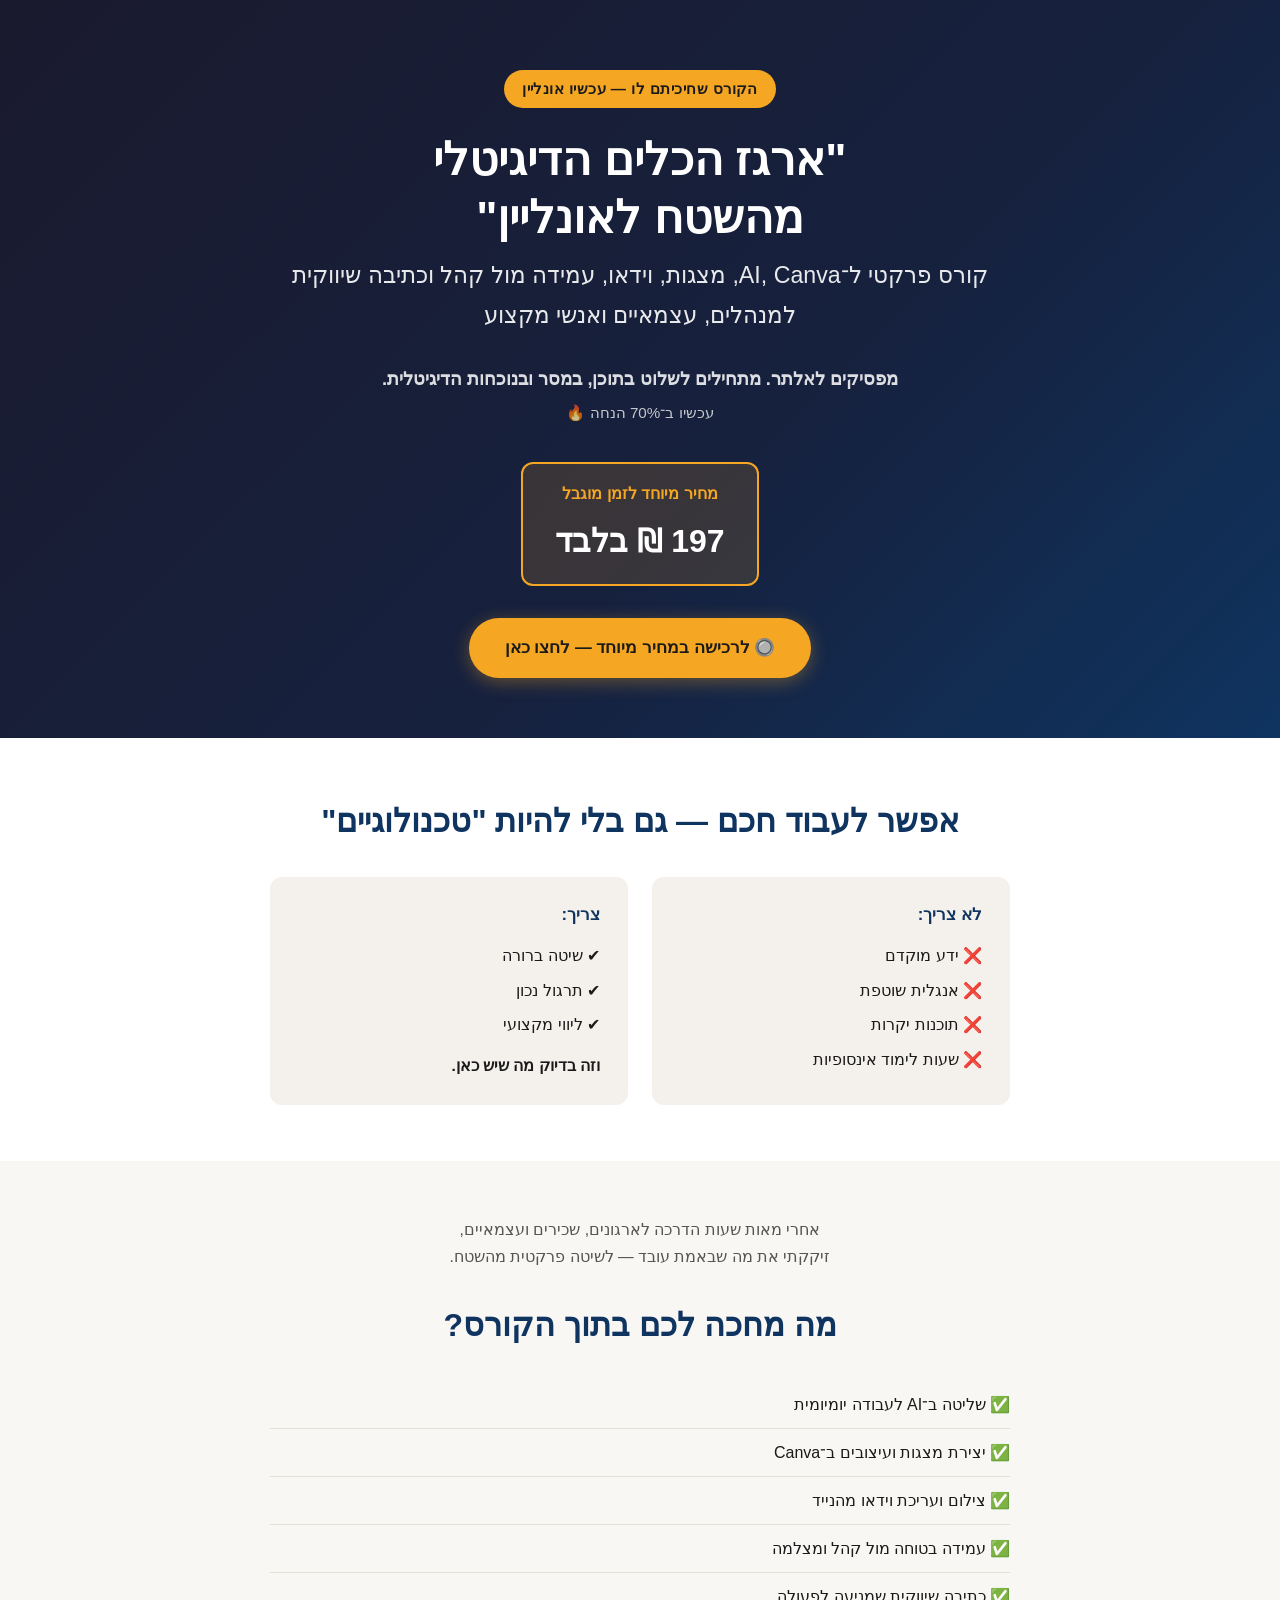
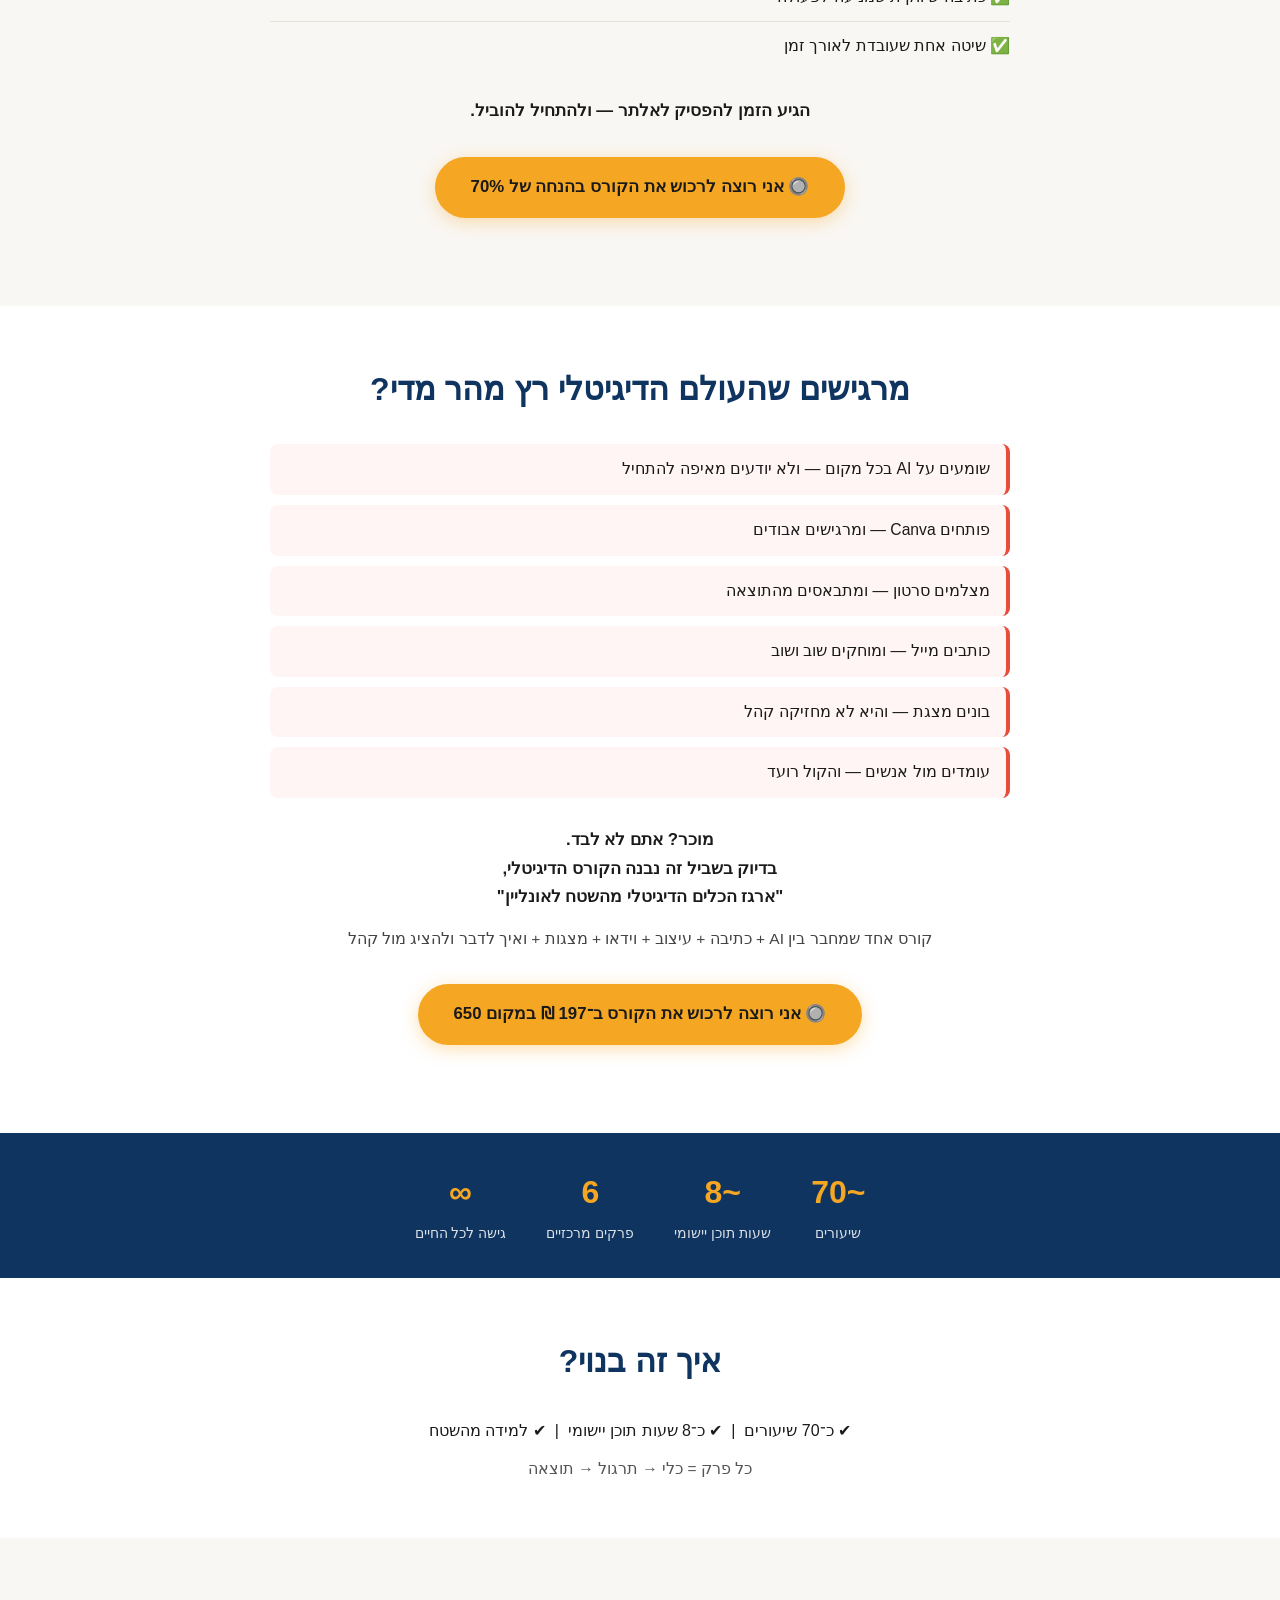
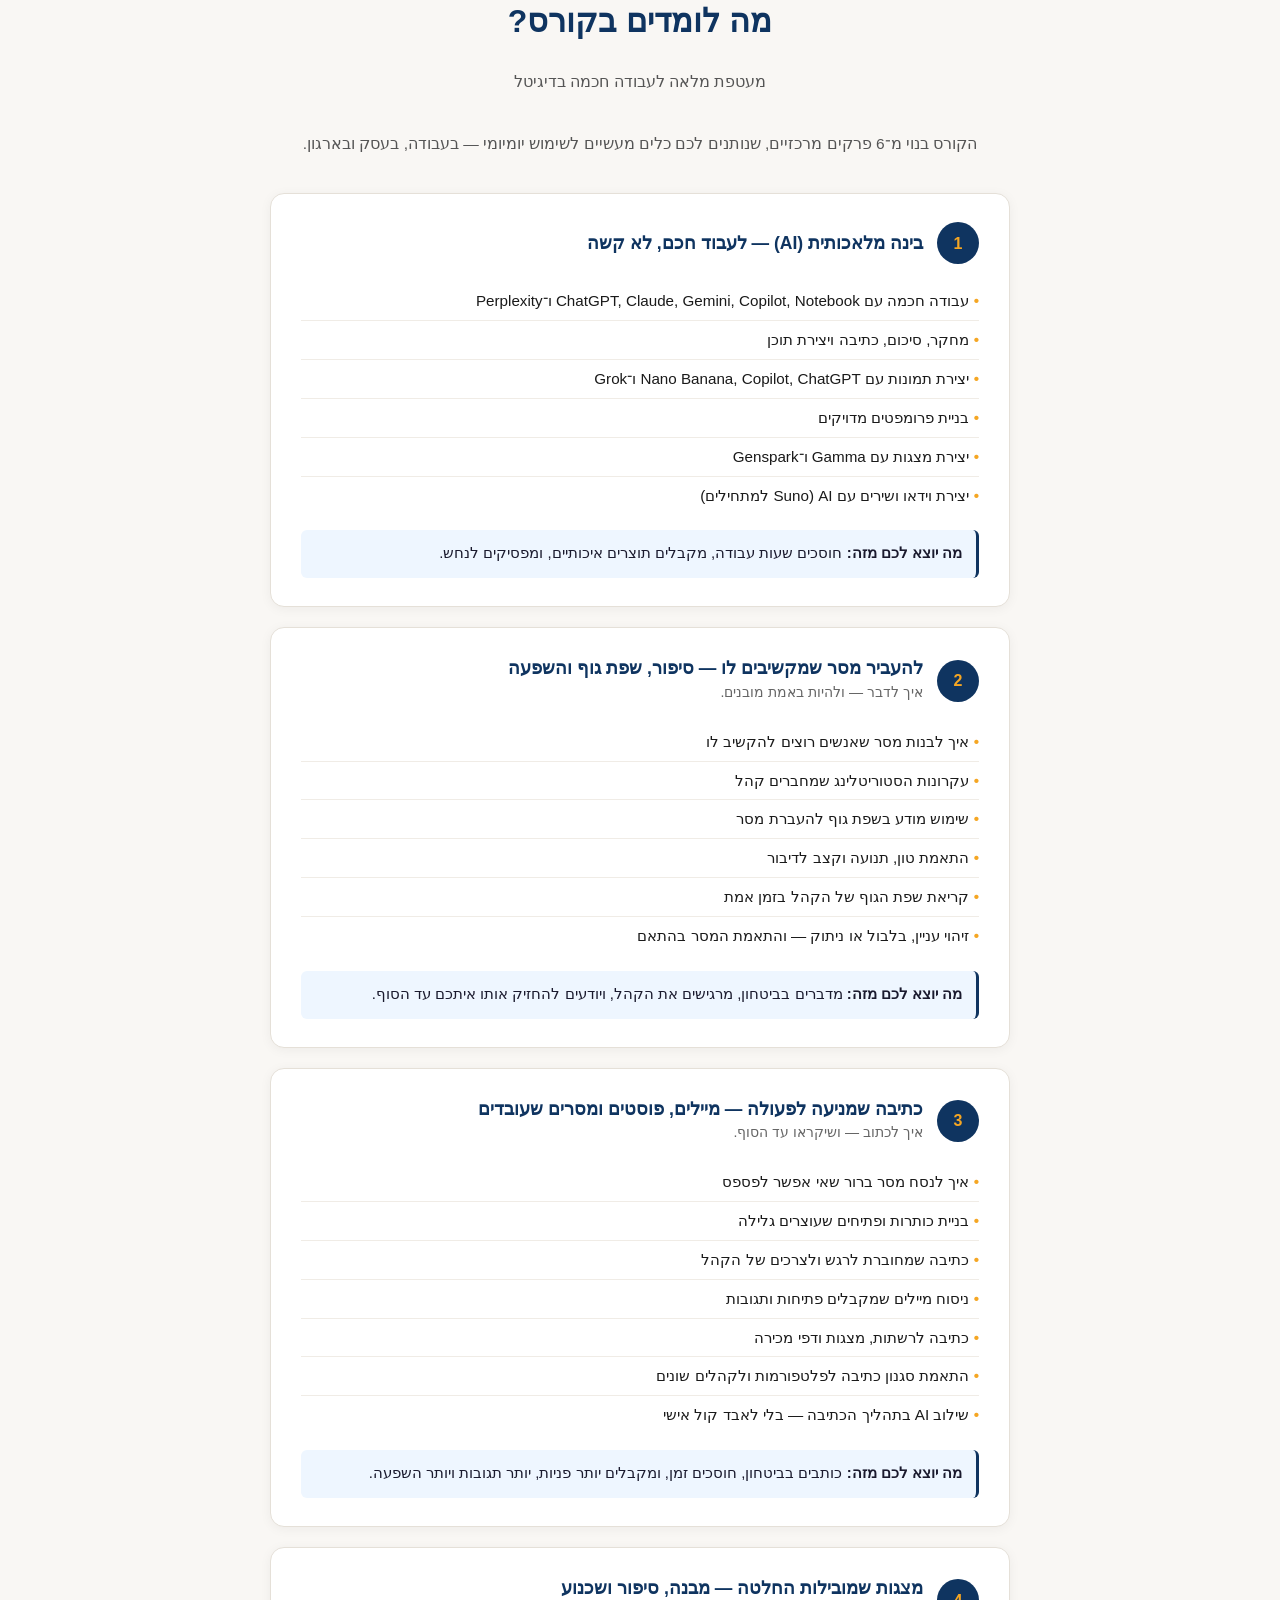
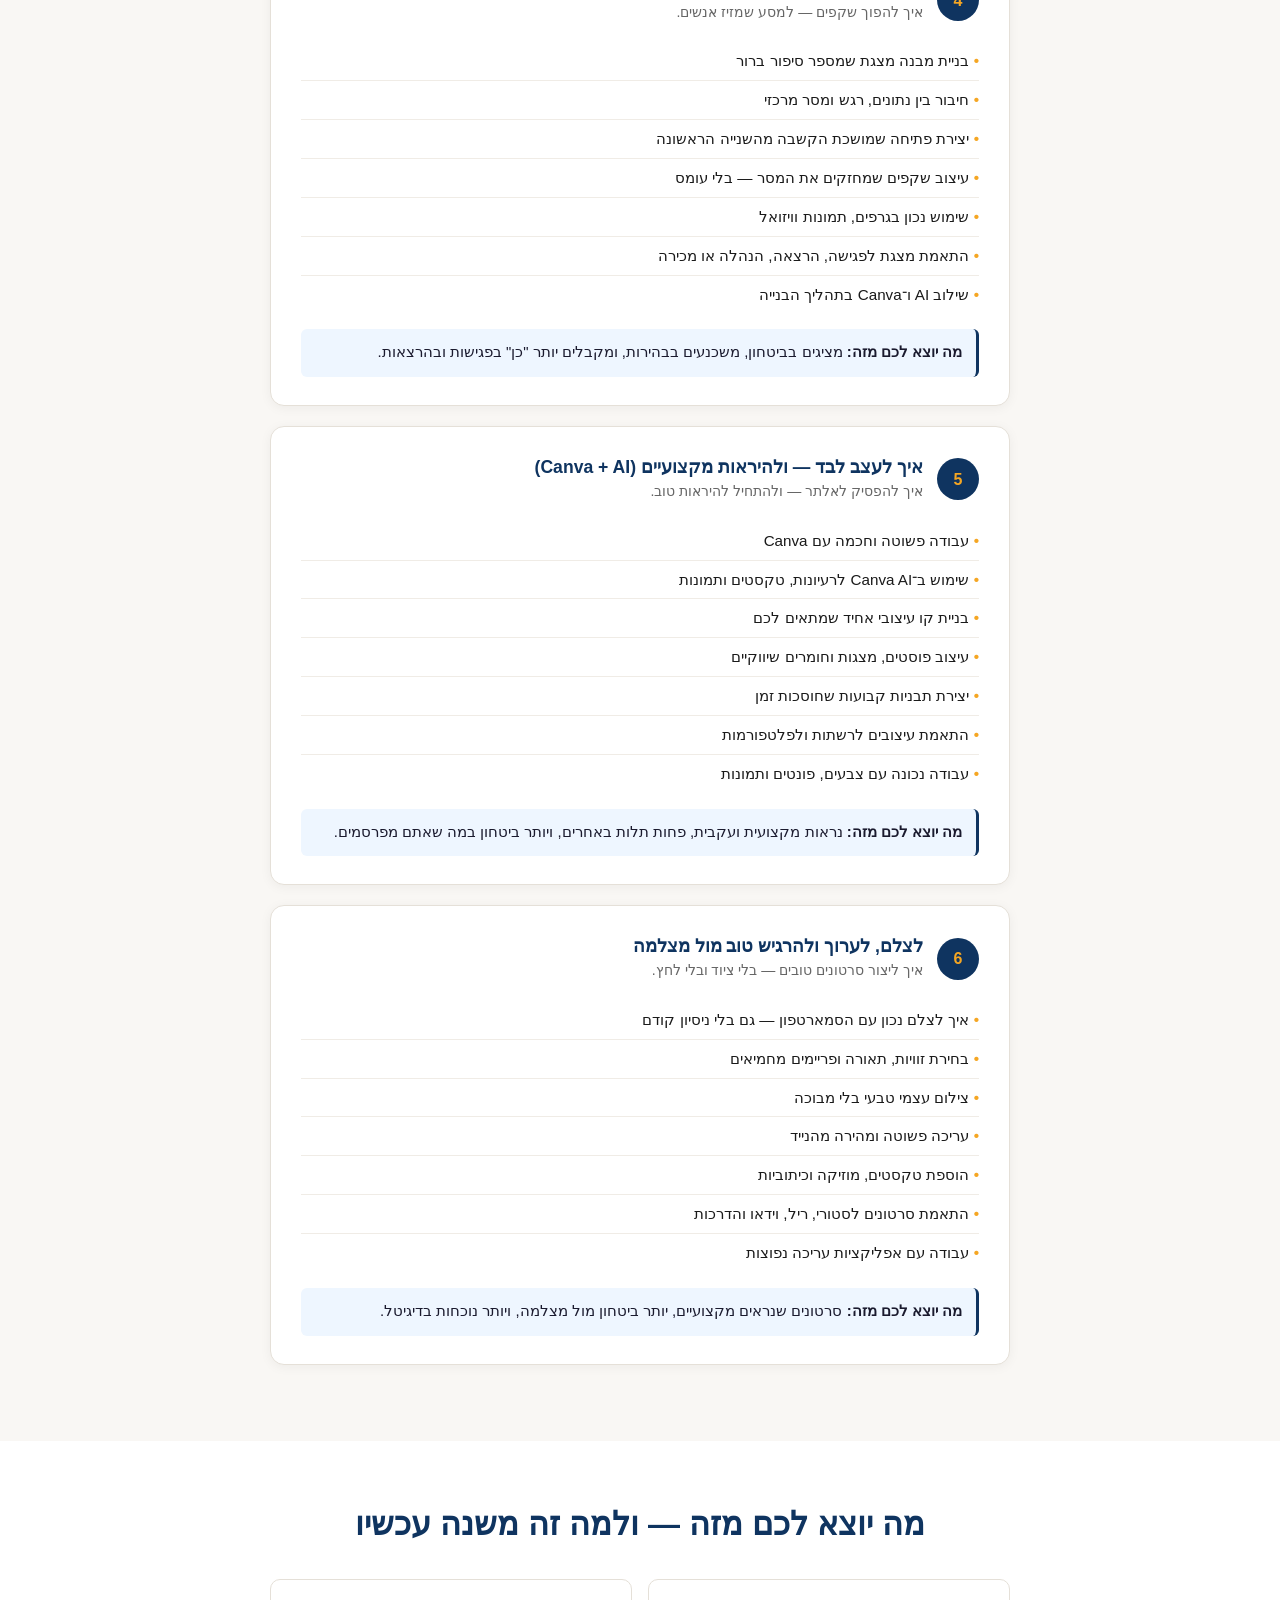
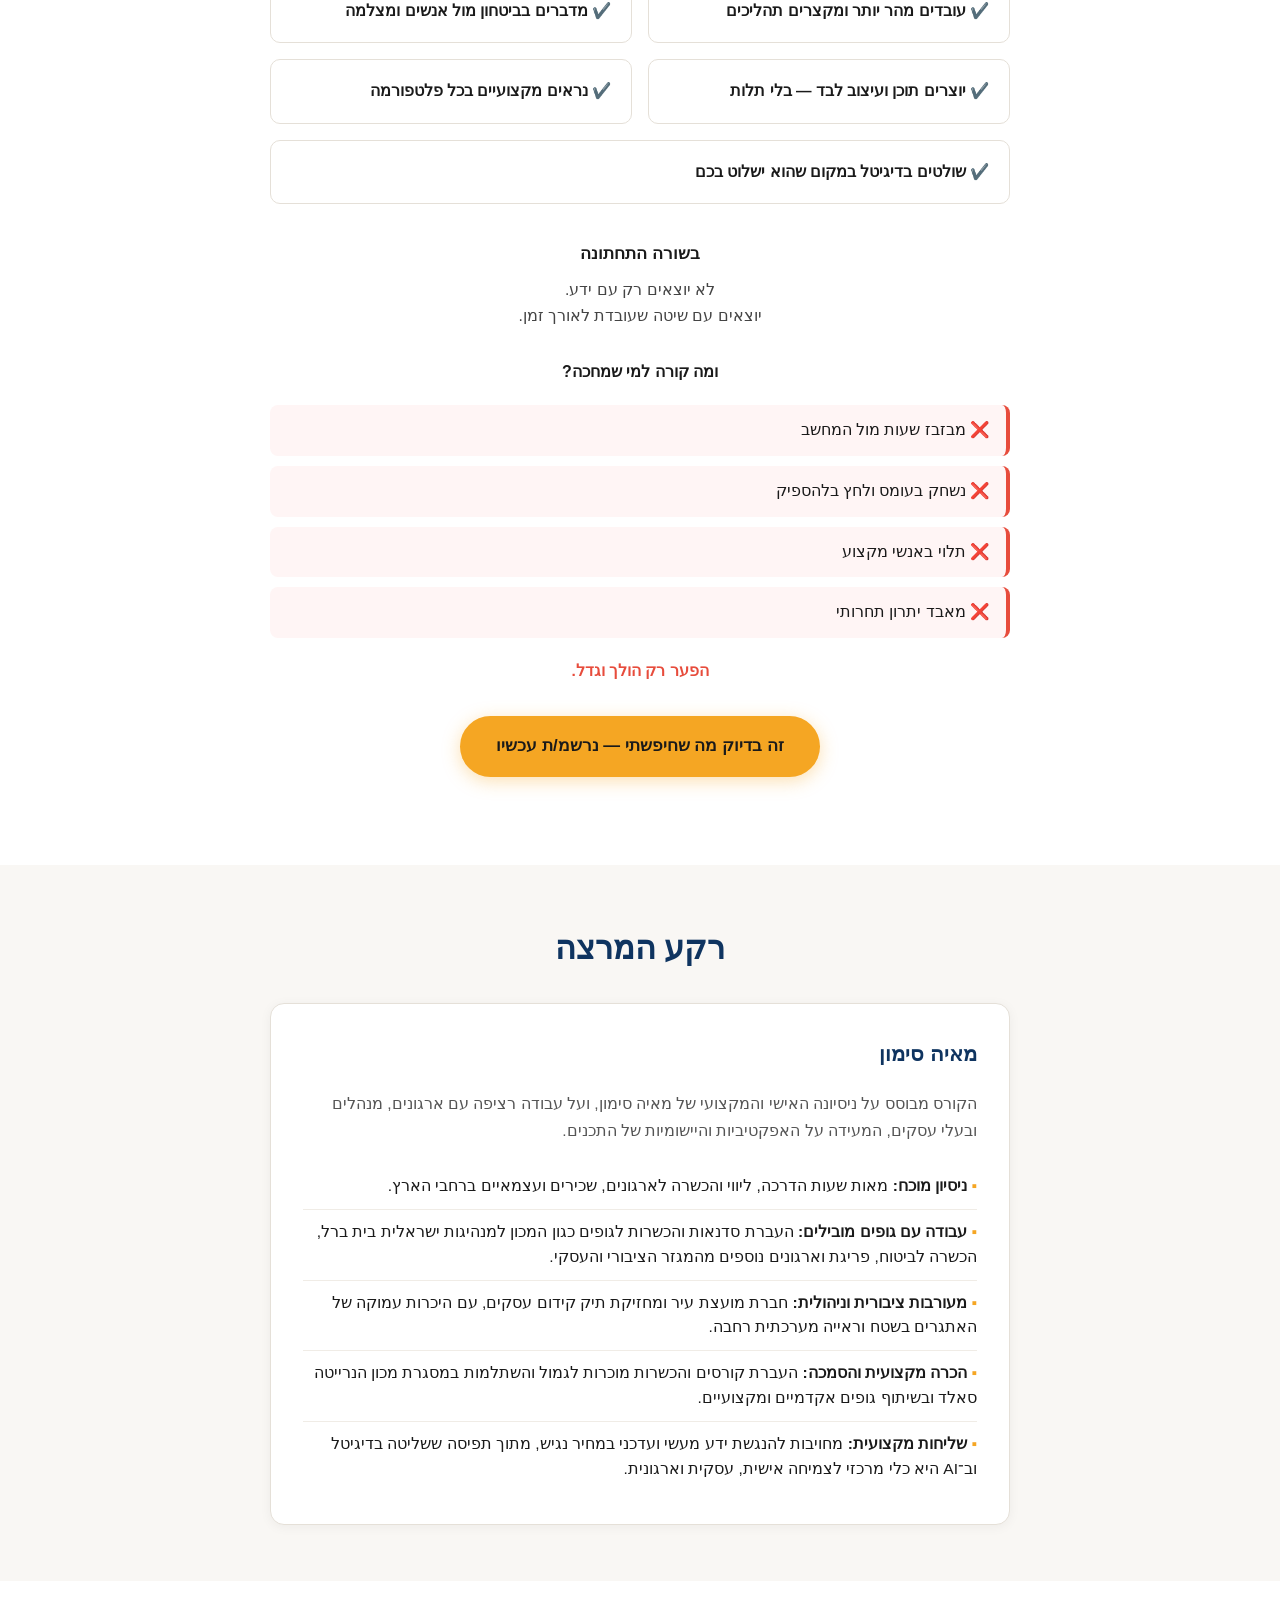
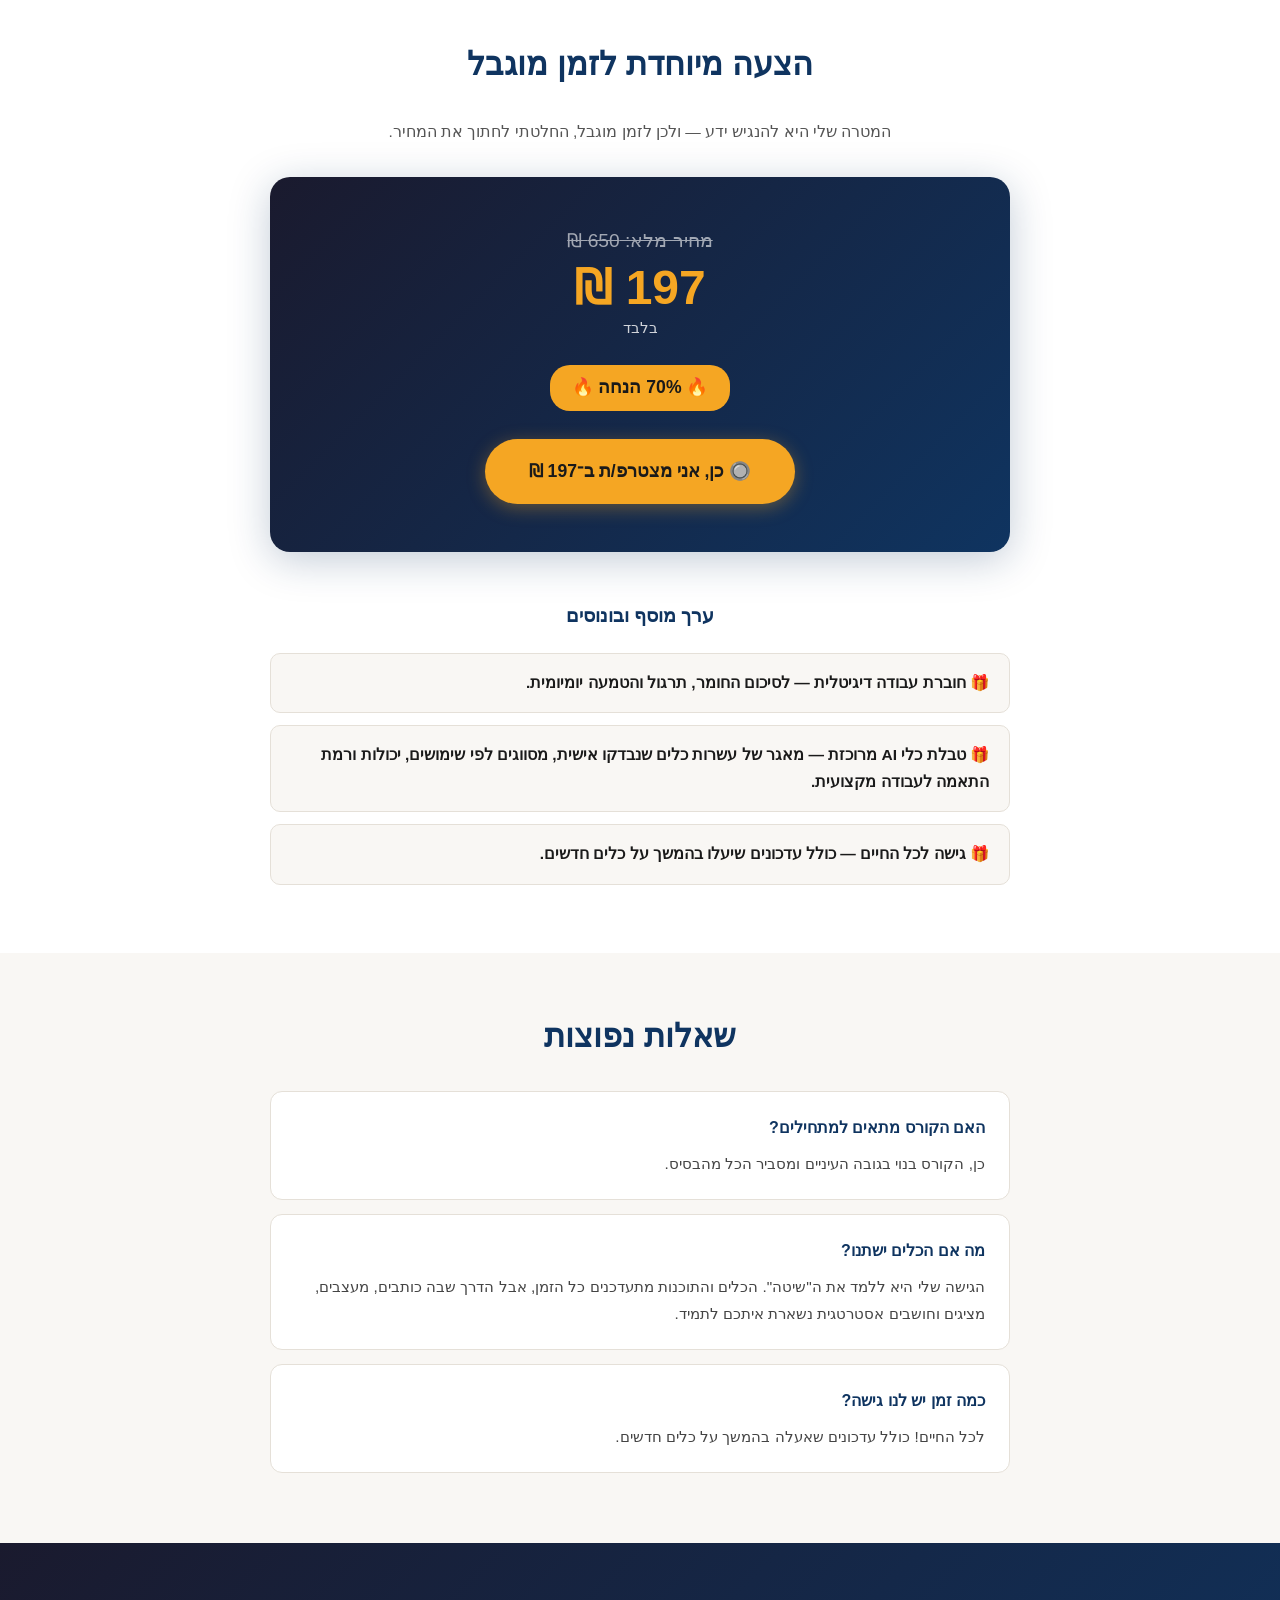
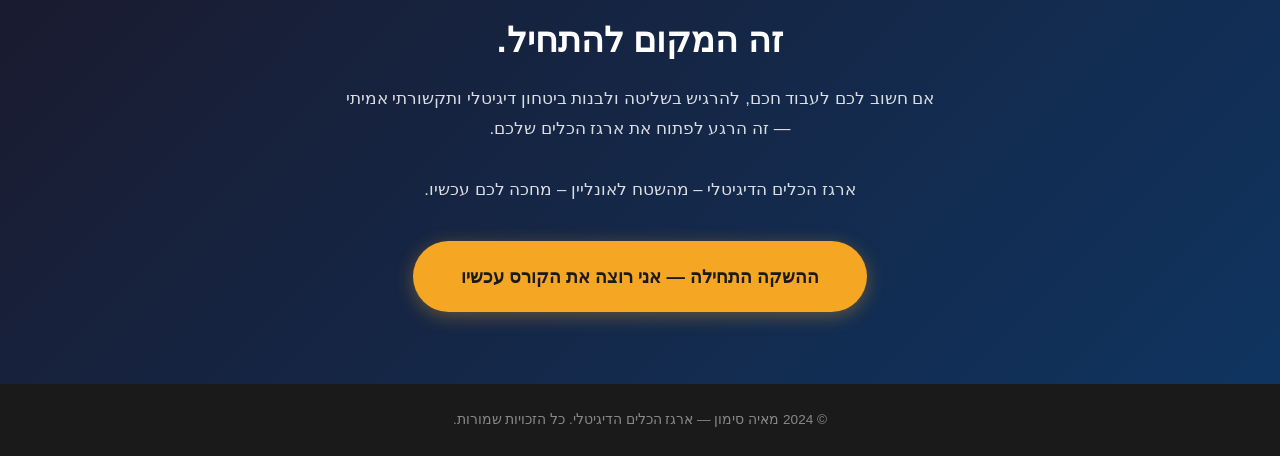
==== commit abf4f7cb: "Replace placeholder iframe with full Hebrew sales page Rewrote index.html from scratch as a standalo" ====
--- a/index.html
+++ b/index.html
@@ -1,482 +1,922 @@
-<!DOCTYPE html>
+<!doctype html>
 <html lang="he" dir="rtl">
 <head>
-  <meta charset="UTF-8">
-  <meta name="viewport" content="width=device-width, initial-scale=1.0">
-  <meta name="description" content="קורס דיגיטלי של מאיה - למד/י לבנות עסק מצליח ברשת מאפס, בשיטות שעובדות ב-2024">
-  <title>הקורס הדיגיטלי של מאיה | בנה את העסק שלך ברשת</title>
-  <link rel="stylesheet" href="style.css">
+  <meta charset="utf-8">
+  <title>ארגז הכלים הדיגיטלי — מהשטח לאונליין | מאיה סימון</title>
+  <meta name="viewport" content="width=device-width, initial-scale=1">
+  <style>
+    *, *::before, *::after { box-sizing: border-box; margin: 0; padding: 0; }
+
+    body {
+      font-family: 'Segoe UI', Arial, sans-serif;
+      background: #f9f7f4;
+      color: #1a1a1a;
+      direction: rtl;
+      line-height: 1.7;
+    }
+
+    a { color: inherit; text-decoration: none; }
+
+    /* ── Utility ── */
+    .container {
+      max-width: 780px;
+      margin: 0 auto;
+      padding: 0 20px;
+    }
+
+    .divider {
+      border: none;
+      border-top: 2px solid #e5e0d8;
+      margin: 50px 0;
+    }
+
+    /* ── Hero ── */
+    .hero {
+      background: linear-gradient(135deg, #1a1a2e 0%, #16213e 60%, #0f3460 100%);
+      color: #fff;
+      text-align: center;
+      padding: 70px 20px 60px;
+    }
+
+    .hero-eyebrow {
+      display: inline-block;
+      background: #f5a623;
+      color: #1a1a1a;
+      font-weight: 700;
+      font-size: 0.95rem;
+      padding: 6px 18px;
+      border-radius: 20px;
+      margin-bottom: 22px;
+      letter-spacing: 0.03em;
+    }
+
+    .hero h1 {
+      font-size: clamp(1.8rem, 5vw, 2.8rem);
+      font-weight: 800;
+      line-height: 1.3;
+      margin-bottom: 10px;
+    }
+
+    .hero h2 {
+      font-size: clamp(1.1rem, 3vw, 1.45rem);
+      font-weight: 400;
+      opacity: 0.9;
+      margin-bottom: 28px;
+    }
+
+    .hero-tagline {
+      font-size: 1.15rem;
+      font-weight: 600;
+      opacity: 0.85;
+      margin-bottom: 6px;
+    }
+
+    .hero-sub {
+      font-size: 0.95rem;
+      opacity: 0.75;
+      margin-bottom: 36px;
+    }
+
+    .price-badge {
+      background: rgba(245, 166, 35, 0.15);
+      border: 2px solid #f5a623;
+      border-radius: 12px;
+      display: inline-block;
+      padding: 16px 32px;
+      margin-bottom: 32px;
+    }
+
+    .price-badge .discount-label {
+      font-size: 1rem;
+      font-weight: 700;
+      color: #f5a623;
+      margin-bottom: 6px;
+    }
+
+    .price-badge .price-main {
+      font-size: 2rem;
+      font-weight: 800;
+      color: #fff;
+    }
+
+    /* ── Buttons ── */
+    .btn {
+      display: inline-block;
+      background: #f5a623;
+      color: #1a1a1a;
+      font-weight: 800;
+      font-size: 1.05rem;
+      padding: 16px 36px;
+      border-radius: 50px;
+      cursor: pointer;
+      transition: transform 0.15s, box-shadow 0.15s;
+      border: none;
+      box-shadow: 0 4px 18px rgba(245,166,35,0.35);
+    }
+
+    .btn:hover {
+      transform: translateY(-2px);
+      box-shadow: 0 8px 28px rgba(245,166,35,0.45);
+    }
+
+    .btn-center { text-align: center; margin: 32px 0; }
+
+    .btn-outline {
+      background: transparent;
+      border: 2px solid #f5a623;
+      color: #f5a623;
+    }
+
+    .btn-outline:hover {
+      background: #f5a623;
+      color: #1a1a1a;
+    }
+
+    /* ── Section ── */
+    section {
+      padding: 56px 0;
+    }
+
+    section:nth-child(even) {
+      background: #fff;
+    }
+
+    .section-title {
+      font-size: clamp(1.4rem, 4vw, 2rem);
+      font-weight: 800;
+      margin-bottom: 28px;
+      color: #0f3460;
+      text-align: center;
+    }
+
+    /* ── No-need / Need lists ── */
+    .two-col {
+      display: grid;
+      grid-template-columns: 1fr 1fr;
+      gap: 24px;
+      margin-top: 24px;
+    }
+
+    @media (max-width: 560px) {
+      .two-col { grid-template-columns: 1fr; }
+    }
+
+    .list-card {
+      background: #f9f7f4;
+      border-radius: 12px;
+      padding: 24px 28px;
+    }
+
+    section:nth-child(even) .list-card {
+      background: #f4f1ec;
+    }
+
+    .list-card h3 {
+      font-size: 1.05rem;
+      font-weight: 700;
+      margin-bottom: 14px;
+      color: #0f3460;
+    }
+
+    .list-card ul {
+      list-style: none;
+      padding: 0;
+    }
+
+    .list-card ul li {
+      margin-bottom: 8px;
+      font-size: 0.97rem;
+    }
+
+    /* ── Benefits checklist ── */
+    .checklist {
+      list-style: none;
+      padding: 0;
+    }
+
+    .checklist li {
+      padding: 10px 0;
+      font-size: 1rem;
+      border-bottom: 1px solid #e5e0d8;
+    }
+
+    .checklist li:last-child { border-bottom: none; }
+
+    /* ── Pain points ── */
+    .pain-list {
+      list-style: none;
+      padding: 0;
+      margin-top: 20px;
+    }
+
+    .pain-list li {
+      background: #fff5f5;
+      border-right: 4px solid #e74c3c;
+      border-radius: 8px;
+      padding: 12px 16px;
+      margin-bottom: 10px;
+      font-size: 0.98rem;
+    }
+
+    /* ── Course stats bar ── */
+    .stats-bar {
+      display: flex;
+      justify-content: center;
+      gap: 40px;
+      flex-wrap: wrap;
+      background: #0f3460;
+      color: #fff;
+      padding: 32px 20px;
+      text-align: center;
+    }
+
+    .stat-item .stat-number {
+      font-size: 2rem;
+      font-weight: 800;
+      color: #f5a623;
+      display: block;
+    }
+
+    .stat-item .stat-label {
+      font-size: 0.88rem;
+      opacity: 0.85;
+    }
+
+    /* ── Module cards ── */
+    .module {
+      background: #fff;
+      border-radius: 14px;
+      border: 1px solid #e5e0d8;
+      padding: 28px 30px;
+      margin-bottom: 20px;
+      box-shadow: 0 2px 12px rgba(0,0,0,0.05);
+    }
+
+    .module-header {
+      display: flex;
+      align-items: center;
+      gap: 14px;
+      margin-bottom: 18px;
+    }
+
+    .module-num {
+      background: #0f3460;
+      color: #f5a623;
+      font-weight: 800;
+      font-size: 1rem;
+      width: 42px;
+      height: 42px;
+      border-radius: 50%;
+      display: flex;
+      align-items: center;
+      justify-content: center;
+      flex-shrink: 0;
+    }
+
+    .module-title {
+      font-size: 1.1rem;
+      font-weight: 700;
+      color: #0f3460;
+      line-height: 1.4;
+    }
+
+    .module-subtitle {
+      font-size: 0.88rem;
+      color: #666;
+      font-weight: 400;
+    }
+
+    .module ul {
+      list-style: none;
+      padding: 0;
+      margin-bottom: 16px;
+    }
+
+    .module ul li {
+      padding: 6px 0;
+      font-size: 0.95rem;
+      border-bottom: 1px solid #f0ece6;
+    }
+
+    .module ul li:last-child { border-bottom: none; }
+
+    .module ul li::before {
+      content: "•  ";
+      color: #f5a623;
+      font-weight: 700;
+    }
+
+    .module-outcome {
+      background: #eef6ff;
+      border-right: 3px solid #0f3460;
+      border-radius: 6px;
+      padding: 12px 14px;
+      font-size: 0.93rem;
+      color: #1a1a2e;
+      line-height: 1.6;
+    }
+
+    /* ── Outcomes summary ── */
+    .outcomes-grid {
+      display: grid;
+      grid-template-columns: 1fr 1fr;
+      gap: 16px;
+      margin-top: 24px;
+    }
+
+    @media (max-width: 560px) {
+      .outcomes-grid { grid-template-columns: 1fr; }
+    }
+
+    .outcome-item {
+      background: #fff;
+      border-radius: 10px;
+      padding: 18px 20px;
+      font-size: 0.97rem;
+      font-weight: 600;
+      border: 1px solid #e5e0d8;
+    }
+
+    /* ── Negative outcomes ── */
+    .negative-list {
+      list-style: none;
+      padding: 0;
+      margin-top: 20px;
+    }
+
+    .negative-list li {
+      background: #fff5f5;
+      border-right: 4px solid #e74c3c;
+      border-radius: 8px;
+      padding: 12px 16px;
+      margin-bottom: 10px;
+      font-size: 0.98rem;
+    }
+
+    /* ── Instructor ── */
+    .instructor-card {
+      background: #fff;
+      border-radius: 14px;
+      border: 1px solid #e5e0d8;
+      padding: 32px;
+      box-shadow: 0 2px 12px rgba(0,0,0,0.05);
+    }
+
+    .instructor-card h3 {
+      font-size: 1.3rem;
+      font-weight: 800;
+      color: #0f3460;
+      margin-bottom: 20px;
+    }
+
+    .instructor-card ul {
+      list-style: none;
+      padding: 0;
+    }
+
+    .instructor-card ul li {
+      padding: 10px 0;
+      font-size: 0.97rem;
+      border-bottom: 1px solid #f0ece6;
+      line-height: 1.6;
+    }
+
+    .instructor-card ul li:last-child { border-bottom: none; }
+
+    .instructor-card ul li::before {
+      content: "▪  ";
+      color: #f5a623;
+      font-weight: 700;
+    }
+
+    /* ── Pricing ── */
+    .pricing-box {
+      background: linear-gradient(135deg, #1a1a2e, #0f3460);
+      color: #fff;
+      border-radius: 20px;
+      padding: 48px 32px;
+      text-align: center;
+      box-shadow: 0 8px 40px rgba(15,52,96,0.25);
+    }
+
+    .pricing-box .price-old {
+      font-size: 1.2rem;
+      text-decoration: line-through;
+      opacity: 0.6;
+      margin-bottom: 4px;
+    }
+
+    .pricing-box .price-new {
+      font-size: 3rem;
+      font-weight: 900;
+      color: #f5a623;
+      line-height: 1.1;
+    }
+
+    .pricing-box .price-label {
+      font-size: 0.95rem;
+      opacity: 0.8;
+      margin-bottom: 24px;
+    }
+
+    .fire-badge {
+      display: inline-block;
+      background: #f5a623;
+      color: #1a1a1a;
+      font-weight: 800;
+      font-size: 1.1rem;
+      padding: 8px 22px;
+      border-radius: 20px;
+      margin-bottom: 28px;
+    }
+
+    /* ── Bonuses ── */
+    .bonus-list {
+      list-style: none;
+      padding: 0;
+      margin-top: 20px;
+    }
+
+    .bonus-list li {
+      background: #fff;
+      border-radius: 10px;
+      padding: 16px 20px;
+      margin-bottom: 12px;
+      font-size: 0.97rem;
+      border: 1px solid #e5e0d8;
+      font-weight: 600;
+    }
+
+    section:nth-child(even) .bonus-list li {
+      background: #f9f7f4;
+    }
+
+    .bonus-list li::before {
+      content: "🎁  ";
+    }
+
+    /* ── FAQ ── */
+    .faq-item {
+      background: #fff;
+      border-radius: 12px;
+      border: 1px solid #e5e0d8;
+      padding: 22px 24px;
+      margin-bottom: 14px;
+    }
+
+    section:nth-child(even) .faq-item {
+      background: #f4f1ec;
+    }
+
+    .faq-item h4 {
+      font-size: 1rem;
+      font-weight: 700;
+      color: #0f3460;
+      margin-bottom: 10px;
+    }
+
+    .faq-item p {
+      font-size: 0.96rem;
+      color: #444;
+      line-height: 1.7;
+    }
+
+    /* ── Final CTA ── */
+    .final-cta {
+      background: linear-gradient(135deg, #1a1a2e 0%, #0f3460 100%);
+      color: #fff;
+      text-align: center;
+      padding: 72px 20px;
+    }
+
+    .final-cta h2 {
+      font-size: clamp(1.4rem, 4vw, 2.2rem);
+      font-weight: 800;
+      margin-bottom: 20px;
+      line-height: 1.4;
+    }
+
+    .final-cta p {
+      font-size: 1.05rem;
+      opacity: 0.85;
+      max-width: 600px;
+      margin: 0 auto 36px;
+      line-height: 1.8;
+    }
+
+    /* ── Footer ── */
+    footer {
+      background: #1a1a1a;
+      color: #888;
+      text-align: center;
+      padding: 24px 20px;
+      font-size: 0.85rem;
+    }
+
+    /* ── Responsive tweaks ── */
+    @media (max-width: 640px) {
+      .stats-bar { gap: 24px; }
+      .module { padding: 22px 18px; }
+      .pricing-box { padding: 36px 20px; }
+    }
+  </style>
 </head>
 <body>
 
-  <!-- ===== NAVBAR ===== -->
-  <nav class="navbar">
-    <div class="container">
-      <span class="navbar-brand">מאיה | קורס דיגיטלי</span>
-      <a href="#pricing" class="btn btn-primary navbar-cta">הצטרף/י עכשיו</a>
-    </div>
-  </nav>
-
-  <!-- ===== HERO ===== -->
-  <section class="hero">
-    <div class="container">
-      <div class="hero-badge">✨ הקורס המלא לבניית עסק דיגיטלי</div>
-
-      <h1>
-        תפסיק/י לחלום על<br>
-        <span class="hero-accent">עסק מצליח ברשת —</span><br>
-        ותתחיל/י לבנות אותו
-      </h1>
-
-      <p class="hero-desc">
-        קורס מקיף ומעשי שלוקח אותך צעד אחרי צעד מ"אין לי מושג מאיפה להתחיל"
-        לעסק דיגיטלי שמכניס — אפילו בזמן שאת/ה ישן/ה.
+<!-- ══════════════════════════════════ HERO ══════════════════════════════════ -->
+<section class="hero">
+  <div class="container">
+    <span class="hero-eyebrow">הקורס שחיכיתם לו — עכשיו אונליין</span>
+    <h1>"ארגז הכלים הדיגיטלי<br>מהשטח לאונליין"</h1>
+    <h2>קורס פרקטי ל־AI, Canva, מצגות, וידאו, עמידה מול קהל וכתיבה שיווקית<br>למנהלים, עצמאיים ואנשי מקצוע</h2>
+    <p class="hero-tagline">מפסיקים לאלתר. מתחילים לשלוט בתוכן, במסר ובנוכחות הדיגיטלית.</p>
+    <p class="hero-sub">עכשיו ב־70% הנחה 🔥</p>
+    <div class="price-badge">
+      <div class="discount-label">מחיר מיוחד לזמן מוגבל</div>
+      <div class="price-main">197 ₪ בלבד</div>
+    </div>
+    <br>
+    <a href="#pricing" class="btn">🔘 לרכישה במחיר מיוחד — לחצו כאן</a>
+  </div>
+</section>
+
+<!-- ══════════════════════════════ NO NEED / NEED ═══════════════════════════ -->
+<section>
+  <div class="container">
+    <h2 class="section-title">אפשר לעבוד חכם — גם בלי להיות "טכנולוגיים"</h2>
+    <div class="two-col">
+      <div class="list-card">
+        <h3>לא צריך:</h3>
+        <ul>
+          <li>❌ ידע מוקדם</li>
+          <li>❌ אנגלית שוטפת</li>
+          <li>❌ תוכנות יקרות</li>
+          <li>❌ שעות לימוד אינסופיות</li>
+        </ul>
+      </div>
+      <div class="list-card">
+        <h3>צריך:</h3>
+        <ul>
+          <li>✔ שיטה ברורה</li>
+          <li>✔ תרגול נכון</li>
+          <li>✔ ליווי מקצועי</li>
+        </ul>
+        <p style="margin-top:14px; font-size:0.97rem; font-weight:600;">וזה בדיוק מה שיש כאן.</p>
+      </div>
+    </div>
+  </div>
+</section>
+
+<!-- ════════════════════════ WHAT'S INSIDE (overview) ══════════════════════ -->
+<section>
+  <div class="container">
+    <p style="text-align:center; font-size:0.98rem; color:#555; margin-bottom:28px;">
+      אחרי מאות שעות הדרכה לארגונים, שכירים ועצמאיים,<br>
+      זיקקתי את מה שבאמת עובד — לשיטה פרקטית מהשטח.
+    </p>
+    <h2 class="section-title">מה מחכה לכם בתוך הקורס?</h2>
+    <ul class="checklist">
+      <li>✅ שליטה ב־AI לעבודה יומיומית</li>
+      <li>✅ יצירת מצגות ועיצובים ב־Canva</li>
+      <li>✅ צילום ועריכת וידאו מהנייד</li>
+      <li>✅ עמידה בטוחה מול קהל ומצלמה</li>
+      <li>✅ כתיבה שיווקית שמניעה לפעולה</li>
+      <li>✅ שיטה אחת שעובדת לאורך זמן</li>
+    </ul>
+    <p style="margin-top:28px; font-size:1.05rem; font-weight:700; text-align:center;">
+      הגיע הזמן להפסיק לאלתר — ולהתחיל להוביל.
+    </p>
+    <div class="btn-center">
+      <a href="#pricing" class="btn">🔘 אני רוצה לרכוש את הקורס בהנחה של 70%</a>
+    </div>
+  </div>
+</section>
+
+<!-- ══════════════════════════════ PAIN POINTS ══════════════════════════════ -->
+<section>
+  <div class="container">
+    <h2 class="section-title">מרגישים שהעולם הדיגיטלי רץ מהר מדי?</h2>
+    <ul class="pain-list">
+      <li>שומעים על AI בכל מקום — ולא יודעים מאיפה להתחיל</li>
+      <li>פותחים Canva — ומרגישים אבודים</li>
+      <li>מצלמים סרטון — ומתבאסים מהתוצאה</li>
+      <li>כותבים מייל — ומוחקים שוב ושוב</li>
+      <li>בונים מצגת — והיא לא מחזיקה קהל</li>
+      <li>עומדים מול אנשים — והקול רועד</li>
+    </ul>
+    <p style="margin-top:28px; font-size:1.05rem; font-weight:700; text-align:center;">
+      מוכר? אתם לא לבד.<br>
+      בדיוק בשביל זה נבנה הקורס הדיגיטלי,<br>
+      "ארגז הכלים הדיגיטלי מהשטח לאונליין"
+    </p>
+    <p style="text-align:center; margin-top:14px; font-size:0.97rem; color:#444;">
+      קורס אחד שמחבר בין AI + כתיבה + עיצוב + וידאו + מצגות + ואיך לדבר ולהציג מול קהל
+    </p>
+    <div class="btn-center">
+      <a href="#pricing" class="btn">🔘 אני רוצה לרכוש את הקורס ב־197 ₪ במקום 650</a>
+    </div>
+  </div>
+</section>
+
+<!-- ════════════════════════════════ STATS BAR ══════════════════════════════ -->
+<div class="stats-bar">
+  <div class="stat-item">
+    <span class="stat-number">~70</span>
+    <span class="stat-label">שיעורים</span>
+  </div>
+  <div class="stat-item">
+    <span class="stat-number">~8</span>
+    <span class="stat-label">שעות תוכן יישומי</span>
+  </div>
+  <div class="stat-item">
+    <span class="stat-number">6</span>
+    <span class="stat-label">פרקים מרכזיים</span>
+  </div>
+  <div class="stat-item">
+    <span class="stat-number">∞</span>
+    <span class="stat-label">גישה לכל החיים</span>
+  </div>
+</div>
+
+<!-- ════════════════════════════════ STRUCTURE ══════════════════════════════ -->
+<section>
+  <div class="container">
+    <h2 class="section-title">איך זה בנוי?</h2>
+    <div style="text-align:center; font-size:1rem; margin-bottom:12px;">
+      ✔ כ־70 שיעורים &nbsp;|&nbsp; ✔ כ־8 שעות תוכן יישומי &nbsp;|&nbsp; ✔ למידה מהשטח
+    </div>
+    <p style="text-align:center; font-size:0.97rem; color:#555;">
+      כל פרק = כלי → תרגול → תוצאה
+    </p>
+  </div>
+</section>
+
+<!-- ════════════════════════════════ MODULES ════════════════════════════════ -->
+<section>
+  <div class="container">
+    <h2 class="section-title">מה לומדים בקורס?<br><span style="font-size:1rem; font-weight:400; color:#555;">מעטפת מלאה לעבודה חכמה בדיגיטל</span></h2>
+    <p style="text-align:center; margin-bottom:36px; font-size:0.97rem; color:#555;">
+      הקורס בנוי מ־6 פרקים מרכזיים, שנותנים לכם כלים מעשיים לשימוש יומיומי — בעבודה, בעסק ובארגון.
+    </p>
+
+    <!-- Module 1 -->
+    <div class="module">
+      <div class="module-header">
+        <div class="module-num">1</div>
+        <div>
+          <div class="module-title">בינה מלאכותית (AI) — לעבוד חכם, לא קשה</div>
+        </div>
+      </div>
+      <ul>
+        <li>עבודה חכמה עם ChatGPT, Claude, Gemini, Copilot, Notebook ו־Perplexity</li>
+        <li>מחקר, סיכום, כתיבה ויצירת תוכן</li>
+        <li>יצירת תמונות עם Nano Banana, Copilot, ChatGPT ו־Grok</li>
+        <li>בניית פרומפטים מדויקים</li>
+        <li>יצירת מצגות עם Gamma ו־Genspark</li>
+        <li>יצירת וידאו ושירים עם AI (Suno למתחילים)</li>
+      </ul>
+      <div class="module-outcome">
+        <strong>מה יוצא לכם מזה:</strong> חוסכים שעות עבודה, מקבלים תוצרים איכותיים, ומפסיקים לנחש.
+      </div>
+    </div>
+
+    <!-- Module 2 -->
+    <div class="module">
+      <div class="module-header">
+        <div class="module-num">2</div>
+        <div>
+          <div class="module-title">להעביר מסר שמקשיבים לו — סיפור, שפת גוף והשפעה</div>
+          <div class="module-subtitle">איך לדבר — ולהיות באמת מובנים.</div>
+        </div>
+      </div>
+      <ul>
+        <li>איך לבנות מסר שאנשים רוצים להקשיב לו</li>
+        <li>עקרונות הסטוריטלינג שמחברים קהל</li>
+        <li>שימוש מודע בשפת גוף להעברת מסר</li>
+        <li>התאמת טון, תנועה וקצב לדיבור</li>
+        <li>קריאת שפת הגוף של הקהל בזמן אמת</li>
+        <li>זיהוי עניין, בלבול או ניתוק — והתאמת המסר בהתאם</li>
+      </ul>
+      <div class="module-outcome">
+        <strong>מה יוצא לכם מזה:</strong> מדברים בביטחון, מרגישים את הקהל, ויודעים להחזיק אותו איתכם עד הסוף.
+      </div>
+    </div>
+
+    <!-- Module 3 -->
+    <div class="module">
+      <div class="module-header">
+        <div class="module-num">3</div>
+        <div>
+          <div class="module-title">כתיבה שמניעה לפעולה — מיילים, פוסטים ומסרים שעובדים</div>
+          <div class="module-subtitle">איך לכתוב — ושיקראו עד הסוף.</div>
+        </div>
+      </div>
+      <ul>
+        <li>איך לנסח מסר ברור שאי אפשר לפספס</li>
+        <li>בניית כותרות ופתיחים שעוצרים גלילה</li>
+        <li>כתיבה שמחוברת לרגש ולצרכים של הקהל</li>
+        <li>ניסוח מיילים שמקבלים פתיחות ותגובות</li>
+        <li>כתיבה לרשתות, מצגות ודפי מכירה</li>
+        <li>התאמת סגנון כתיבה לפלטפורמות ולקהלים שונים</li>
+        <li>שילוב AI בתהליך הכתיבה — בלי לאבד קול אישי</li>
+      </ul>
+      <div class="module-outcome">
+        <strong>מה יוצא לכם מזה:</strong> כותבים בביטחון, חוסכים זמן, ומקבלים יותר פניות, יותר תגובות ויותר השפעה.
+      </div>
+    </div>
+
+    <!-- Module 4 -->
+    <div class="module">
+      <div class="module-header">
+        <div class="module-num">4</div>
+        <div>
+          <div class="module-title">מצגות שמובילות החלטה — מבנה, סיפור ושכנוע</div>
+          <div class="module-subtitle">איך להפוך שקפים — למסע שמזיז אנשים.</div>
+        </div>
+      </div>
+      <ul>
+        <li>בניית מבנה מצגת שמספר סיפור ברור</li>
+        <li>חיבור בין נתונים, רגש ומסר מרכזי</li>
+        <li>יצירת פתיחה שמושכת הקשבה מהשנייה הראשונה</li>
+        <li>עיצוב שקפים שמחזקים את המסר — בלי עומס</li>
+        <li>שימוש נכון בגרפים, תמונות וויזואל</li>
+        <li>התאמת מצגת לפגישה, הרצאה, הנהלה או מכירה</li>
+        <li>שילוב AI ו־Canva בתהליך הבנייה</li>
+      </ul>
+      <div class="module-outcome">
+        <strong>מה יוצא לכם מזה:</strong> מציגים בביטחון, משכנעים בבהירות, ומקבלים יותר "כן" בפגישות ובהרצאות.
+      </div>
+    </div>
+
+    <!-- Module 5 -->
+    <div class="module">
+      <div class="module-header">
+        <div class="module-num">5</div>
+        <div>
+          <div class="module-title">איך לעצב לבד — ולהיראות מקצועיים (Canva + AI)</div>
+          <div class="module-subtitle">איך להפסיק לאלתר — ולהתחיל להיראות טוב.</div>
+        </div>
+      </div>
+      <ul>
+        <li>עבודה פשוטה וחכמה עם Canva</li>
+        <li>שימוש ב־Canva AI לרעיונות, טקסטים ותמונות</li>
+        <li>בניית קו עיצובי אחיד שמתאים לכם</li>
+        <li>עיצוב פוסטים, מצגות וחומרים שיווקיים</li>
+        <li>יצירת תבניות קבועות שחוסכות זמן</li>
+        <li>התאמת עיצובים לרשתות ולפלטפורמות</li>
+        <li>עבודה נכונה עם צבעים, פונטים ותמונות</li>
+      </ul>
+      <div class="module-outcome">
+        <strong>מה יוצא לכם מזה:</strong> נראות מקצועית ועקבית, פחות תלות באחרים, ויותר ביטחון במה שאתם מפרסמים.
+      </div>
+    </div>
+
+    <!-- Module 6 -->
+    <div class="module">
+      <div class="module-header">
+        <div class="module-num">6</div>
+        <div>
+          <div class="module-title">לצלם, לערוך ולהרגיש טוב מול מצלמה</div>
+          <div class="module-subtitle">איך ליצור סרטונים טובים — בלי ציוד ובלי לחץ.</div>
+        </div>
+      </div>
+      <ul>
+        <li>איך לצלם נכון עם הסמארטפון — גם בלי ניסיון קודם</li>
+        <li>בחירת זוויות, תאורה ופריימים מחמיאים</li>
+        <li>צילום עצמי טבעי בלי מבוכה</li>
+        <li>עריכה פשוטה ומהירה מהנייד</li>
+        <li>הוספת טקסטים, מוזיקה וכיתוביות</li>
+        <li>התאמת סרטונים לסטורי, ריל, וידאו והדרכות</li>
+        <li>עבודה עם אפליקציות עריכה נפוצות</li>
+      </ul>
+      <div class="module-outcome">
+        <strong>מה יוצא לכם מזה:</strong> סרטונים שנראים מקצועיים, יותר ביטחון מול מצלמה, ויותר נוכחות בדיגיטל.
+      </div>
+    </div>
+  </div>
+</section>
+
+<!-- ══════════════════════════════ OUTCOMES ══════════════════════════════════ -->
+<section>
+  <div class="container">
+    <h2 class="section-title">מה יוצא לכם מזה — ולמה זה משנה עכשיו</h2>
+    <div class="outcomes-grid">
+      <div class="outcome-item">✔️ עובדים מהר יותר ומקצרים תהליכים</div>
+      <div class="outcome-item">✔️ מדברים בביטחון מול אנשים ומצלמה</div>
+      <div class="outcome-item">✔️ יוצרים תוכן ועיצוב לבד — בלי תלות</div>
+      <div class="outcome-item">✔️ נראים מקצועיים בכל פלטפורמה</div>
+      <div class="outcome-item" style="grid-column: 1 / -1;">✔️ שולטים בדיגיטל במקום שהוא ישלוט בכם</div>
+    </div>
+
+    <div style="margin-top:36px; text-align:center;">
+      <p style="font-size:1.05rem; font-weight:700; margin-bottom:8px;">בשורה התחתונה</p>
+      <p style="font-size:0.98rem; color:#444; margin-bottom:28px;">
+        לא יוצאים רק עם ידע.<br>יוצאים עם שיטה שעובדת לאורך זמן.
       </p>
-
-      <div class="hero-cta-group">
-        <a href="#pricing" class="btn btn-accent btn-lg">אני רוצה להתחיל עכשיו!</a>
-        <a href="#topics" class="btn btn-primary" style="background:rgba(255,255,255,.15);border:1px solid rgba(255,255,255,.4);box-shadow:none;">מה לומדים בקורס? ↓</a>
-      </div>
-      <p class="hero-guarantee">🔒 אחריות 30 יום להחזר כסף מלא. ללא שאלות.</p>
-
-      <div class="hero-stats">
-        <div class="hero-stat">
-          <strong>+1,200</strong>
-          <span>בוגרי הקורס</span>
-        </div>
-        <div class="hero-stat">
-          <strong>4.9★</strong>
-          <span>דירוג ממוצע</span>
-        </div>
-        <div class="hero-stat">
-          <strong>30+</strong>
-          <span>שיעורי וידאו</span>
-        </div>
-        <div class="hero-stat">
-          <strong>∞</strong>
-          <span>גישה לצמיתות</span>
-        </div>
-      </div>
-    </div>
-  </section>
-
-  <!-- ===== SOCIAL PROOF BAR ===== -->
-  <div class="proof-bar">
-    <span>💬 "שינה את חיי"</span>
-    <span>⭐ <strong>+200 ביקורות</strong> חיוביות</span>
-    <span>🎓 בוגרים מ-12 מדינות</span>
-    <span>📈 ממוצע הכנסה ראשונה תוך <strong>60 יום</strong></span>
-  </div>
-
-  <!-- ===== BENEFITS ===== -->
-  <section class="benefits" id="benefits">
-    <div class="container">
-      <div class="section-header">
-        <h2 class="section-title">למה הקורס הזה <span class="highlight">שונה</span> מכל השאר?</h2>
-        <p class="section-subtitle">לא עוד תיאוריה יבשה. הנה מה שתקבל/י בפועל</p>
-      </div>
-
-      <div class="benefits-grid">
-        <div class="benefit-card">
-          <div class="benefit-icon">🎯</div>
-          <h3>שיטה מוכחת ומעשית</h3>
-          <p>כל שיעור בנוי על תהליכים שאני עצמי יישמתי ושמביאים תוצאות אמיתיות — לא סיסמאות ריקות.</p>
-        </div>
-        <div class="benefit-card">
-          <div class="benefit-icon">⚡</div>
-          <h3>תוצאות מהירות</h3>
-          <p>המסגרת שלי מאפשרת לך לצאת לדרך תוך שבועות, לא שנים. עם מפת דרכים ברורה לכל שלב.</p>
-        </div>
-        <div class="benefit-card">
-          <div class="benefit-icon">🤝</div>
-          <h3>קהילה תומכת</h3>
-          <p>תצטרף/י לקהילה פרטית של מאות יזמים דיגיטליים. שאל/י, שתף/י, קבל/י משוב בזמן אמת.</p>
-        </div>
-        <div class="benefit-card">
-          <div class="benefit-icon">🔄</div>
-          <h3>עדכונים שוטפים</h3>
-          <p>העולם הדיגיטלי משתנה? הקורס גם. הגישה שלך כוללת כל עדכון עתידי ללא עלות נוספת.</p>
-        </div>
-        <div class="benefit-card">
-          <div class="benefit-icon">🏆</div>
-          <h3>מנטורינג אישי</h3>
-          <p>שאלות? קיבעונות? אני כאן. שאל/י שאלות ישירות בקהילה ותקבל/י מענה אישי ממני.</p>
-        </div>
-        <div class="benefit-card">
-          <div class="benefit-icon">📱</div>
-          <h3>נגיש מכל מקום</h3>
-          <p>לומד/ת מהסלון, מהמיטה, מהים — הקורס זמין 24/7 בכל מכשיר, בקצב שלך בלבד.</p>
-        </div>
-      </div>
-    </div>
-  </section>
-
-  <!-- ===== COURSE TOPICS ===== -->
-  <section class="topics" id="topics">
-    <div class="container">
-      <div class="section-header">
-        <h2 class="section-title">מה תלמד/י בקורס?</h2>
-        <p class="section-subtitle">8 מודולים מקיפים שבונים את העסק שלך שלב אחרי שלב</p>
-      </div>
-
-      <div class="topics-grid">
-        <div class="topic-card">
-          <div class="topic-num">1</div>
-          <div>
-            <h3>מציאת הנישה שלך ובניית המיתוג</h3>
-            <p>איך לבחור נישה רווחית, להגדיר קהל יעד מדויק ולבנות מותג שנמכר לבד.</p>
-          </div>
-        </div>
-        <div class="topic-card">
-          <div class="topic-num">2</div>
-          <div>
-            <h3>בניית אתר ודף נחיתה ממיר</h3>
-            <p>מאפס ועד אתר מקצועי שמייצר לידים ומכירות — ללא ידע טכני קודם.</p>
-          </div>
-        </div>
-        <div class="topic-card">
-          <div class="topic-num">3</div>
-          <div>
-            <h3>יצירת תוכן שמוכר</h3>
-            <p>נוסחאות כתיבה שיווקית שמושכות תשומת לב, בונות אמון ומניעות לפעולה.</p>
-          </div>
-        </div>
-        <div class="topic-card">
-          <div class="topic-num">4</div>
-          <div>
-            <h3>שיווק ברשתות חברתיות</h3>
-            <p>אסטרטגיית אינסטגרם, פייסבוק ו-TikTok שמביאה לקוחות אורגניים בלי לשרוף תקציב.</p>
-          </div>
-        </div>
-        <div class="topic-card">
-          <div class="topic-num">5</div>
-          <div>
-            <h3>בניית רשימת תפוצה ואוטומציות</h3>
-            <p>אסוף מיילים, בנה משפכי מכירה אוטומטיים שמכניסים כסף כשאת/ה לא עובד/ת.</p>
-          </div>
-        </div>
-        <div class="topic-card">
-          <div class="topic-num">6</div>
-          <div>
-            <h3>פרסום ממומן ו-ROI חיובי</h3>
-            <p>איך להריץ קמפיינים ממומנים בפייסבוק ואינסטגרם שמחזירים יותר ממה שהשקעת.</p>
-          </div>
-        </div>
-        <div class="topic-card">
-          <div class="topic-num">7</div>
-          <div>
-            <h3>מכירות וסגירות עסקאות</h3>
-            <p>שיטת מכירה 5 שלבים שמסירה התנגדויות ומגדילה את שיעור הסגירה שלך דרמטית.</p>
-          </div>
-        </div>
-        <div class="topic-card">
-          <div class="topic-num">8</div>
-          <div>
-            <h3>סקייל וגידול העסק</h3>
-            <p>איך לאוטמט, להאציל ולצמוח בלי לשחוק — כדי שהעסק יעבוד בשבילך, לא להפך.</p>
-          </div>
-        </div>
-      </div>
-    </div>
-  </section>
-
-  <!-- ===== INSTRUCTOR ===== -->
-  <section class="instructor" id="about">
-    <div class="container">
-      <div class="instructor-inner">
-        <div class="instructor-photo-wrap">
-          <div class="instructor-photo">👩‍💻</div>
-          <span class="instructor-badge">⭐ מומחית שיווק דיגיטלי</span>
-        </div>
-
-        <div class="instructor-content">
-          <h2>היי, אני מאיה 👋</h2>
-          <p class="instructor-title">יזמת דיגיטלית, מנטורית עסקית &amp; בעלת קורסים מקוונים</p>
-
-          <p>
-            לפני 6 שנים הייתי בדיוק איפה שאת/ה נמצא/ת עכשיו — עם רעיונות גדולים,
-            אבל בלי מושג מאיפה להתחיל. ניסיתי הכל: בלוגים, דרופשיפינג, פרילאנס —
-            עד שמצאתי את השיטה שעבדה.
-          </p>
-          <p>
-            היום אני מנהלת עסק דיגיטלי שמכניס בחודש יותר ממה שהרווחתי בשנה בעבודה,
-            ועזרתי ליותר מ-1,200 אנשים לעשות את אותו הדבר.
-          </p>
-          <p>
-            הקורס הזה הוא הזיקוק של כל מה שלמדתי — הדרך הקצרה שהייתי רוצה שמישהו
-            היה נותן לי מהיום הראשון.
-          </p>
-
-          <div class="instructor-achievements">
-            <span class="achievement-tag">🎓 +1,200 בוגרים</span>
-            <span class="achievement-tag">💰 7 ספרות בשנה</span>
-            <span class="achievement-tag">🎤 רמקולת בכנסים</span>
-            <span class="achievement-tag">📚 3 קורסים מוצלחים</span>
-            <span class="achievement-tag">🌍 לקוחות מ-12 מדינות</span>
-          </div>
-        </div>
-      </div>
-    </div>
-  </section>
-
-  <!-- ===== PRICING ===== -->
-  <section class="pricing" id="pricing">
-    <div class="container">
-      <div class="section-header">
-        <h2 class="section-title">בחר/י את החבילה שמתאימה לך</h2>
-        <p class="section-subtitle">מחיר מבצע לזמן מוגבל — המחיר עולה בקרוב!</p>
-      </div>
-
-      <div class="pricing-cards">
-
-        <!-- Basic -->
-        <div class="pricing-card">
-          <h3>חבילה בסיסית</h3>
-          <p class="price-old">₪1,997</p>
-          <p class="price-new"><span>₪</span>797</p>
-          <p class="price-note">תשלום חד-פעמי · גישה לצמיתות</p>
-          <ul class="pricing-features">
-            <li>8 מודולי וידאו מלאים</li>
-            <li>חומרי עבודה להורדה</li>
-            <li>גישה לקהילה הפרטית</li>
-            <li>עדכונים עתידיים חינם</li>
-            <li>אחריות 30 יום</li>
-          </ul>
-          <a href="#" class="btn btn-primary" style="width:100%;">הצטרף/י לחבילה הבסיסית</a>
-        </div>
-
-        <!-- Popular -->
-        <div class="pricing-card popular">
-          <div class="popular-badge">🔥 הפופולרי ביותר</div>
-          <h3>חבילה מקיפה</h3>
-          <p class="price-old">₪3,497</p>
-          <p class="price-new"><span>₪</span>1,297</p>
-          <p class="price-note">תשלום חד-פעמי · גישה לצמיתות</p>
-          <ul class="pricing-features">
-            <li>כל מה שבחבילה הבסיסית</li>
-            <li>3 קבוצות זום חיות בחודש</li>
-            <li>בונוס: תבניות Canva מוכנות</li>
-            <li>בונוס: ספריית Prompts ל-AI</li>
-            <li>בונוס: תוכנית 30 יום להכנסה</li>
-            <li>תמיכה אישית בוואטסאפ</li>
-          </ul>
-          <a href="#" class="btn btn-accent" style="width:100%;">אני רוצה את החבילה המלאה!</a>
-        </div>
-
-        <!-- VIP -->
-        <div class="pricing-card">
-          <h3>חבילת VIP</h3>
-          <p class="price-old">₪6,997</p>
-          <p class="price-new"><span>₪</span>2,997</p>
-          <p class="price-note">תשלום חד-פעמי · גישה לצמיתות</p>
-          <ul class="pricing-features">
-            <li>כל מה שבחבילה המקיפה</li>
-            <li>4 שיחות 1-on-1 עם מאיה</li>
-            <li>ביקורת אישית על העסק שלך</li>
-            <li>בונוס VIP: Masterclass מכירות</li>
-            <li>גישה ל-Swipe File שלי</li>
-            <li>עדיפות בתמיכה</li>
-          </ul>
-          <a href="#" class="btn btn-primary" style="width:100%;">אני מוכן/ה ל-VIP</a>
-        </div>
-
-      </div>
-
-      <!-- Guarantee -->
-      <div style="text-align:center; margin-top:48px;">
-        <div class="guarantee-strip">
-          <div class="guarantee-icon">🛡️</div>
-          <div class="guarantee-text">
-            <strong>אחריות מלאה ל-30 יום</strong>
-            <p>לא אהבת? לא מרוצה? מכל סיבה שהיא — מחזירים לך את הכסף במלואו, ללא שאלות וללא בירוקרטיה.</p>
-          </div>
-        </div>
-      </div>
-    </div>
-  </section>
-
-  <!-- ===== BONUSES ===== -->
-  <section class="bonuses" id="bonuses">
-    <div class="container">
-      <div class="section-header">
-        <h2 class="section-title">הבונוסים שתקבל/י <span class="highlight">חינם</span></h2>
-        <p class="section-subtitle">שווי כולל של מעל ₪3,000 — נכלל בקורס ללא עלות נוספת</p>
-      </div>
-
-      <div class="bonuses-grid">
-        <div class="bonus-card">
-          <div class="bonus-free-tag">בונוס חינם</div>
-          <div class="bonus-icon">🎨</div>
-          <h3>ערכת תבניות Canva מקצועית</h3>
-          <p>100+ תבניות לפוסטים, סטוריז, פרסומות ודפי נחיתה — מוכנות לשימוש מיידי.</p>
-          <span class="bonus-value">שווי: ₪497</span>
-        </div>
-
-        <div class="bonus-card">
-          <div class="bonus-free-tag">בונוס חינם</div>
-          <div class="bonus-icon">🤖</div>
-          <h3>ספריית Prompts ל-ChatGPT</h3>
-          <p>200+ פרומפטים מוכנים לכתיבת תוכן, מכירות, מיילים ואסטרטגיה — חסכי שעות עבודה.</p>
-          <span class="bonus-value">שווי: ₪397</span>
-        </div>
-
-        <div class="bonus-card">
-          <div class="bonus-free-tag">בונוס חינם</div>
-          <div class="bonus-icon">📅</div>
-          <h3>תוכנית 30 יום להכנסה הראשונה</h3>
-          <p>לוח שנה יומי מפורט עם משימות ברורות — תדע/י בדיוק מה לעשות כל יום.</p>
-          <span class="bonus-value">שווי: ₪597</span>
-        </div>
-
-        <div class="bonus-card">
-          <div class="bonus-free-tag">בונוס חינם</div>
-          <div class="bonus-icon">📧</div>
-          <h3>סדרת מיילים אוטומטית מוכנה</h3>
-          <p>7 מיילים מוכנים לשיגור — רק תחלף/י את השם שלך ותתחיל/י לגייס לידים.</p>
-          <span class="bonus-value">שווי: ₪697</span>
-        </div>
-
-        <div class="bonus-card">
-          <div class="bonus-free-tag">בונוס חינם</div>
-          <div class="bonus-icon">📊</div>
-          <h3>גיליון מעקב ביצועים</h3>
-          <p>לוח מחוונים לניהול המספרים שלך — הכנסות, הוצאות, המרות ועוד, הכל במקום אחד.</p>
-          <span class="bonus-value">שווי: ₪297</span>
-        </div>
-
-        <div class="bonus-card">
-          <div class="bonus-free-tag">בונוס חינם</div>
-          <div class="bonus-icon">🎙️</div>
-          <h3>Masterclass חינמי: מכירות בלי לחץ</h3>
-          <p>הקלטה של סשן מיוחד על שיטת המכירה שלי — 90 דקות שישנו את הגישה שלך.</p>
-          <span class="bonus-value">שווי: ₪797</span>
-        </div>
-      </div>
-    </div>
-  </section>
-
-  <!-- ===== FAQ ===== -->
-  <section class="faq" id="faq">
-    <div class="container">
-      <div class="section-header">
-        <h2 class="section-title">שאלות נפוצות</h2>
-        <p class="section-subtitle">יש לך שאלה שלא מופיעה כאן? כתב/י לי ישירות!</p>
-      </div>
-
-      <div class="faq-list">
-
-        <div class="faq-item">
-          <button class="faq-question" onclick="toggleFaq(this)">
-            האם הקורס מתאים למתחילים לחלוטין?
-            <span class="faq-icon">+</span>
-          </button>
-          <div class="faq-answer">
-            <p>בהחלט! הקורס תוכנן מהיסוד למתחילים. אין צורך בניסיון טכני, שיווקי או עסקי קודם. אני לוקחת אותך צעד אחרי צעד, ומסבירה כל מושג בשפה פשוטה ובהירה. אם יש לך מחשב וחיבור לאינטרנט — יש לך את כל מה שצריך.</p>
-          </div>
-        </div>
-
-        <div class="faq-item">
-          <button class="faq-question" onclick="toggleFaq(this)">
-            כמה זמן לוקח להשלים את הקורס?
-            <span class="faq-icon">+</span>
-          </button>
-          <div class="faq-answer">
-            <p>הקורס מכיל למעלה מ-30 שיעורי וידאו. רוב הסטודנטים משלימים את החומר ב-4–6 שבועות כשהם מקדישים שעה-שעתיים ביום. אבל אין לחץ — הגישה שלך היא לצמיתות, כך שתוכל/י ללמוד בקצב שלך.</p>
-          </div>
-        </div>
-
-        <div class="faq-item">
-          <button class="faq-question" onclick="toggleFaq(this)">
-            האם אני צריכ/ה להשקיע כסף נוסף מעבר למחיר הקורס?
-            <span class="faq-icon">+</span>
-          </button>
-          <div class="faq-answer">
-            <p>אני מלמדת שיטות שעובדות עם כלים חינמיים ככל האפשר. יש כלים מסוימים עם עלויות מינימליות (כגון דומיין ואחסון אתר — כ-₪50–100 בחודש), אבל אין חובה להשקיע בפרסום ממומן בשלב הראשון. אני מראה איך לצמוח בצורה אורגנית תחילה.</p>
-          </div>
-        </div>
-
-        <div class="faq-item">
-          <button class="faq-question" onclick="toggleFaq(this)">
-            מה קורה אם לא אהיה מרוצה מהקורס?
-            <span class="faq-icon">+</span>
-          </button>
-          <div class="faq-answer">
-            <p>פשוט מאוד — אחריות מלאה ל-30 יום. אם מכל סיבה שהיא לא מרוצה מהקורס, שלח/י לי מייל תוך 30 יום מרגע הרכישה ואחזיר לך את הכסף במלואו. ללא שאלות, ללא תהליכים מסורבלים.</p>
-          </div>
-        </div>
-
-        <div class="faq-item">
-          <button class="faq-question" onclick="toggleFaq(this)">
-            האם יש גישה לקהילה וסאפורט לאחר הרכישה?
-            <span class="faq-icon">+</span>
-          </button>
-          <div class="faq-answer">
-            <p>כן! כל הסטודנטים מקבלים גישה לקהילה הפרטית שלנו בפייסבוק שבה אני פעילה יומיומית. בחבילה המקיפה יש גם 3 קבוצות זום חיות בחודש עם שאלות ותשובות. ובחבילת ה-VIP יש מנטורינג אישי 1-on-1.</p>
-          </div>
-        </div>
-
-        <div class="faq-item">
-          <button class="faq-question" onclick="toggleFaq(this)">
-            האם יש אפשרות לתשלומים?
-            <span class="faq-icon">+</span>
-          </button>
-          <div class="faq-answer">
-            <p>כן! כל החבילות זמינות בפריסה של עד 4 תשלומים שווים ללא ריבית. פרטי החלוקה מופיעים בדף התשלום. אם יש לך שאלה ספציפית בנוגע לתשלומים, כתב/י לי ישירות ונמצא פתרון מתאים.</p>
-          </div>
-        </div>
-
-        <div class="faq-item">
-          <button class="faq-question" onclick="toggleFaq(this)">
-            באיזה תחום עסקי הקורס מתמקד?
-            <span class="faq-icon">+</span>
-          </button>
-          <div class="faq-answer">
-            <p>הקורס מלמד עקרונות שיווק ועסק דיגיטלי שרלוונטיים לכמעט כל תחום — בין אם אתה רוצה למכור מוצרים דיגיטליים, שירותים, ייעוץ, קורסים, או כל דבר אחר. המסגרת שלמדת מותאמת לכל נישה.</p>
-          </div>
-        </div>
-
-      </div>
-    </div>
-  </section>
-
-  <!-- ===== FINAL CTA ===== -->
-  <section class="final-cta">
-    <div class="container">
-      <h2>הגיע הזמן שלך<br>לקחת את הצעד הראשון</h2>
-      <p>
-        כל יום שאת/ה מחכה הוא יום שמתחרה שלך מתקדם/ת.
-        הצטרף/י עכשיו ותתחיל/י לבנות את העסק שתמיד חלמת עליו.
+    </div>
+
+    <p style="font-size:1rem; font-weight:700; text-align:center; margin-bottom:16px;">ומה קורה למי שמחכה?</p>
+    <ul class="negative-list">
+      <li>❌ מבזבז שעות מול המחשב</li>
+      <li>❌ נשחק בעומס ולחץ בלהספיק</li>
+      <li>❌ תלוי באנשי מקצוע</li>
+      <li>❌ מאבד יתרון תחרותי</li>
+    </ul>
+    <p style="text-align:center; margin-top:20px; font-size:0.97rem; font-weight:600; color:#e74c3c;">
+      הפער רק הולך וגדל.
+    </p>
+    <div class="btn-center">
+      <a href="#pricing" class="btn">זה בדיוק מה שחיפשתי — נרשמ/ת עכשיו</a>
+    </div>
+  </div>
+</section>
+
+<!-- ══════════════════════════════ INSTRUCTOR ════════════════════════════════ -->
+<section>
+  <div class="container">
+    <h2 class="section-title">רקע המרצה</h2>
+    <div class="instructor-card">
+      <h3>מאיה סימון</h3>
+      <p style="margin-bottom:20px; font-size:0.97rem; color:#555; line-height:1.7;">
+        הקורס מבוסס על ניסיונה האישי והמקצועי של מאיה סימון, ועל עבודה רציפה עם ארגונים, מנהלים ובעלי עסקים, המעידה על האפקטיביות והיישומיות של התכנים.
       </p>
-
-      <a href="#pricing" class="btn btn-accent btn-lg">כן! אני מתחיל/ה עכשיו →</a>
-
-      <p class="final-cta-meta">🔒 תשלום מאובטח | אחריות 30 יום | גישה מיידית</p>
-    </div>
-  </section>
-
-  <!-- ===== FOOTER ===== -->
-  <footer>
-    <div class="container">
-      <p>© 2024 מאיה — קורס דיגיטלי. כל הזכויות שמורות.</p>
-      <p style="margin-top:8px;">
-        <a href="#">תנאי שימוש</a> &nbsp;·&nbsp;
-        <a href="#">מדיניות פרטיות</a> &nbsp;·&nbsp;
-        <a href="#">צור קשר</a>
-      </p>
-    </div>
-  </footer>
-
-  <!-- ===== FAQ SCRIPT ===== -->
-  <script>
-    function toggleFaq(btn) {
-      var item = btn.closest('.faq-item');
-      var isOpen = item.classList.contains('open');
-      document.querySelectorAll('.faq-item.open').forEach(function(el) {
-        el.classList.remove('open');
-      });
-      if (!isOpen) item.classList.add('open');
-    }
-  </script>
+      <ul>
+        <li><strong>ניסיון מוכח:</strong> מאות שעות הדרכה, ליווי והכשרה לארגונים, שכירים ועצמאיים ברחבי הארץ.</li>
+        <li><strong>עבודה עם גופים מובילים:</strong> העברת סדנאות והכשרות לגופים כגון המכון למנהיגות ישראלית בית ברל, הכשרה לביטוח, פריגת וארגונים נוספים מהמגזר הציבורי והעסקי.</li>
+        <li><strong>מעורבות ציבורית וניהולית:</strong> חברת מועצת עיר ומחזיקת תיק קידום עסקים, עם היכרות עמוקה של האתגרים בשטח וראייה מערכתית רחבה.</li>
+        <li><strong>הכרה מקצועית והסמכה:</strong> העברת קורסים והכשרות מוכרות לגמול והשתלמות במסגרת מכון הנרייטה סאלד ובשיתוף גופים אקדמיים ומקצועיים.</li>
+        <li><strong>שליחות מקצועית:</strong> מחויבות להנגשת ידע מעשי ועדכני במחיר נגיש, מתוך תפיסה ששליטה בדיגיטל וב־AI היא כלי מרכזי לצמיחה אישית, עסקית וארגונית.</li>
+      </ul>
+    </div>
+  </div>
+</section>
+
+<!-- ══════════════════════════════ PRICING ═══════════════════════════════════ -->
+<section id="pricing">
+  <div class="container">
+    <h2 class="section-title">הצעה מיוחדת לזמן מוגבל</h2>
+    <p style="text-align:center; margin-bottom:32px; font-size:0.97rem; color:#555;">
+      המטרה שלי היא להנגיש ידע — ולכן לזמן מוגבל, החלטתי לחתוך את המחיר.
+    </p>
+    <div class="pricing-box">
+      <div class="price-old">מחיר מלא: 650 ₪</div>
+      <div class="price-new">197 ₪</div>
+      <div class="price-label">בלבד</div>
+      <div class="fire-badge">🔥 70% הנחה 🔥</div>
+      <br>
+      <a href="#" class="btn" style="font-size:1.1rem; padding:18px 44px;">🔘 כן, אני מצטרפ/ת ב־197 ₪</a>
+    </div>
+
+    <h3 style="margin-top:48px; margin-bottom:20px; font-size:1.2rem; font-weight:700; color:#0f3460; text-align:center;">ערך מוסף ובונוסים</h3>
+    <ul class="bonus-list">
+      <li>חוברת עבודה דיגיטלית — לסיכום החומר, תרגול והטמעה יומיומית.</li>
+      <li>טבלת כלי AI מרוכזת — מאגר של עשרות כלים שנבדקו אישית, מסווגים לפי שימושים, יכולות ורמת התאמה לעבודה מקצועית.</li>
+      <li>גישה לכל החיים — כולל עדכונים שיעלו בהמשך על כלים חדשים.</li>
+    </ul>
+  </div>
+</section>
+
+<!-- ════════════════════════════════ FAQ ════════════════════════════════════ -->
+<section>
+  <div class="container">
+    <h2 class="section-title">שאלות נפוצות</h2>
+
+    <div class="faq-item">
+      <h4>האם הקורס מתאים למתחילים?</h4>
+      <p>כן, הקורס בנוי בגובה העיניים ומסביר הכל מהבסיס.</p>
+    </div>
+
+    <div class="faq-item">
+      <h4>מה אם הכלים ישתנו?</h4>
+      <p>הגישה שלי היא ללמד את ה"שיטה". הכלים והתוכנות מתעדכנים כל הזמן, אבל הדרך שבה כותבים, מעצבים, מציגים וחושבים אסטרטגית נשארת איתכם לתמיד.</p>
+    </div>
+
+    <div class="faq-item">
+      <h4>כמה זמן יש לנו גישה?</h4>
+      <p>לכל החיים! כולל עדכונים שאעלה בהמשך על כלים חדשים.</p>
+    </div>
+  </div>
+</section>
+
+<!-- ═══════════════════════════ FINAL CTA ════════════════════════════════════ -->
+<div class="final-cta">
+  <div class="container">
+    <h2>זה המקום להתחיל.</h2>
+    <p>
+      אם חשוב לכם לעבוד חכם, להרגיש בשליטה ולבנות ביטחון דיגיטלי ותקשורתי אמיתי —
+      זה הרגע לפתוח את ארגז הכלים שלכם.<br><br>
+      ארגז הכלים הדיגיטלי – מהשטח לאונליין – מחכה לכם עכשיו.
+    </p>
+    <a href="#pricing" class="btn" style="font-size:1.15rem; padding:20px 48px;">
+      ההשקה התחילה — אני רוצה את הקורס עכשיו
+    </a>
+  </div>
+</div>
+
+<!-- ════════════════════════════════ FOOTER ══════════════════════════════════ -->
+<footer>
+  <p>© 2024 מאיה סימון — ארגז הכלים הדיגיטלי. כל הזכויות שמורות.</p>
+</footer>
 
 </body>
 </html>
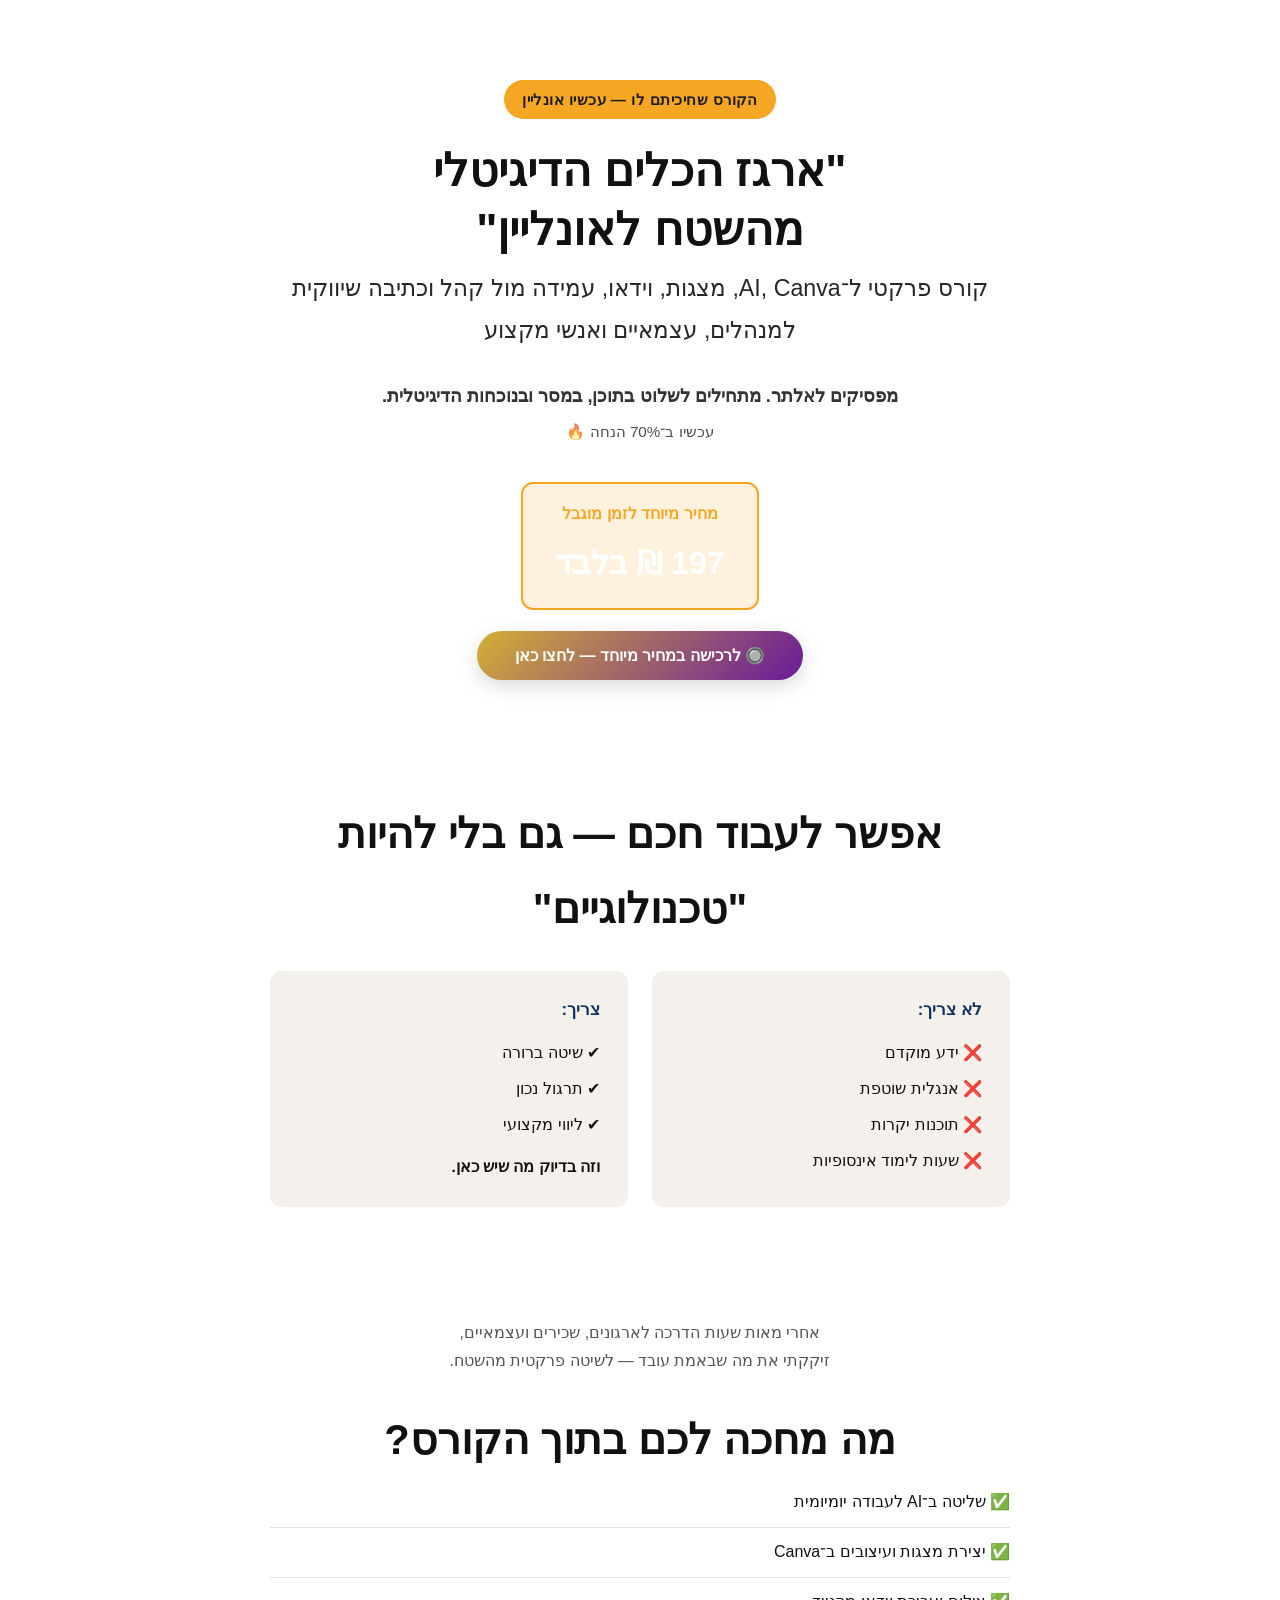
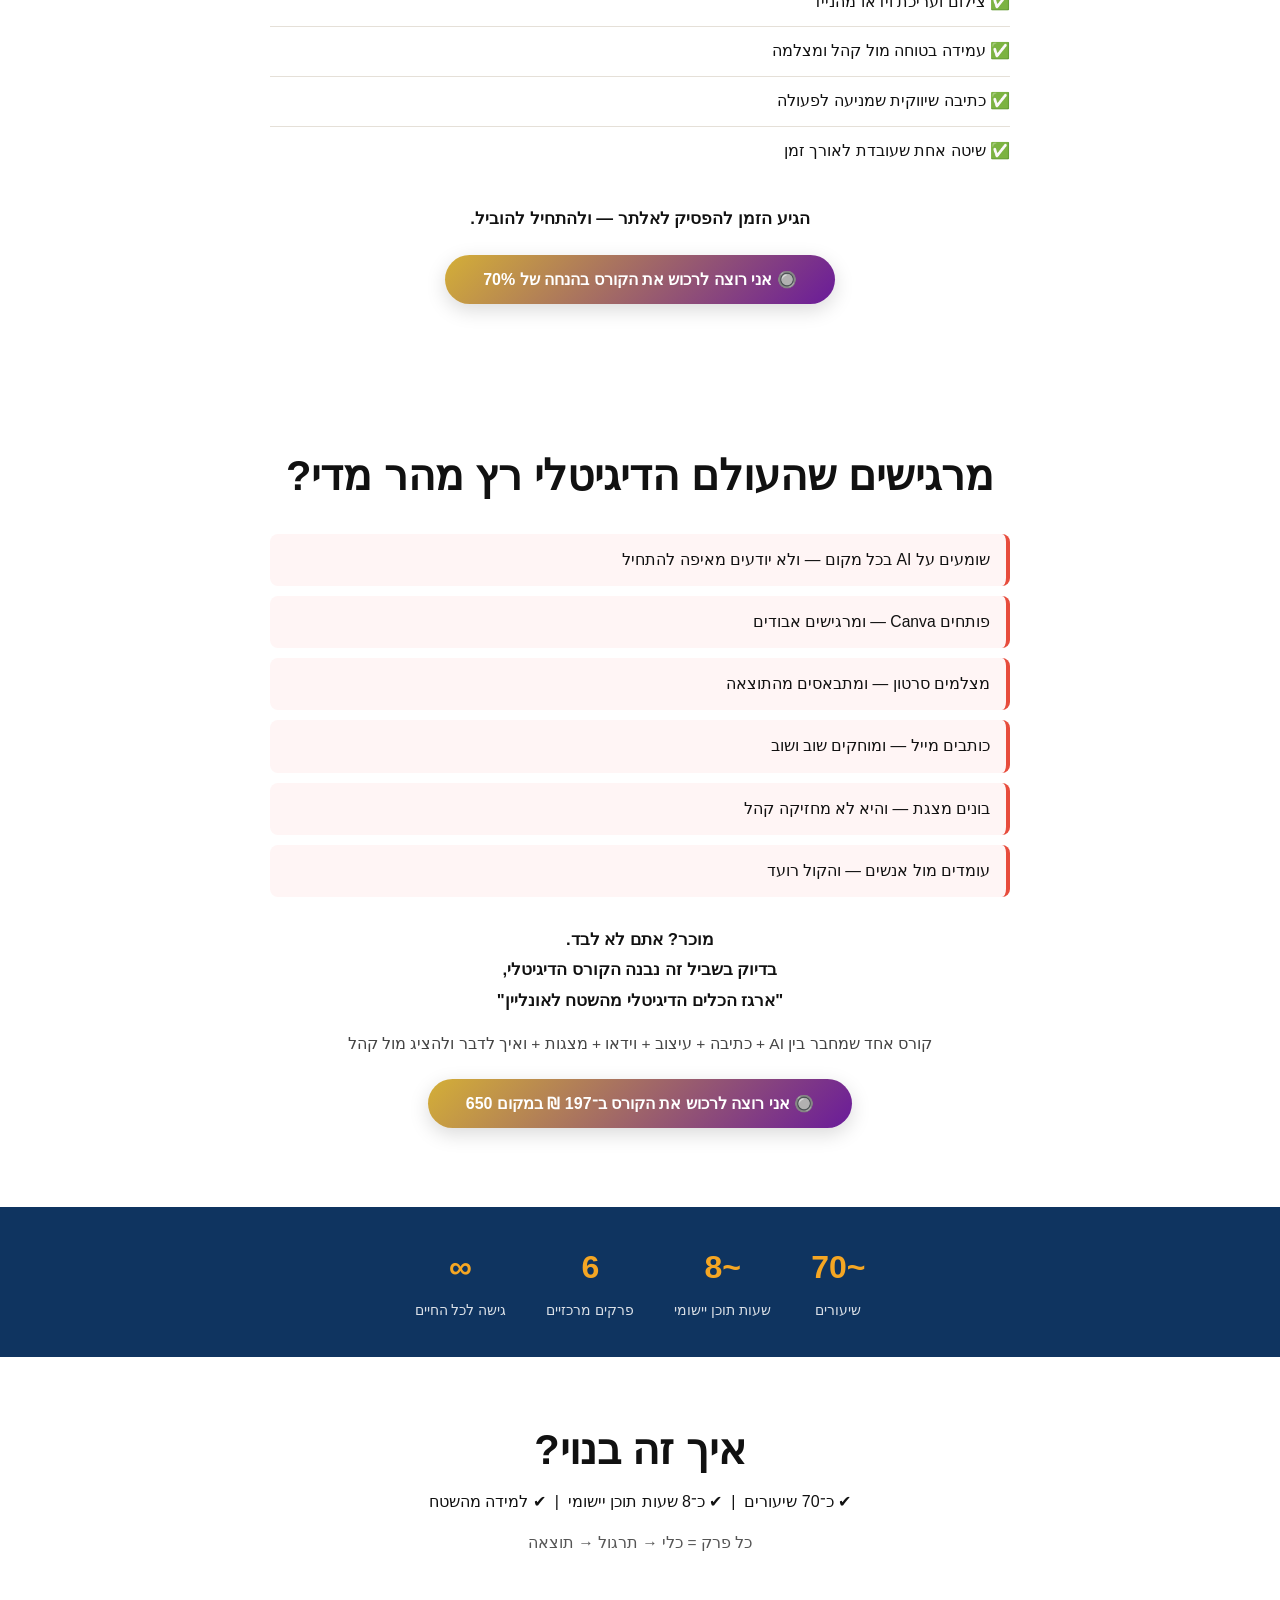
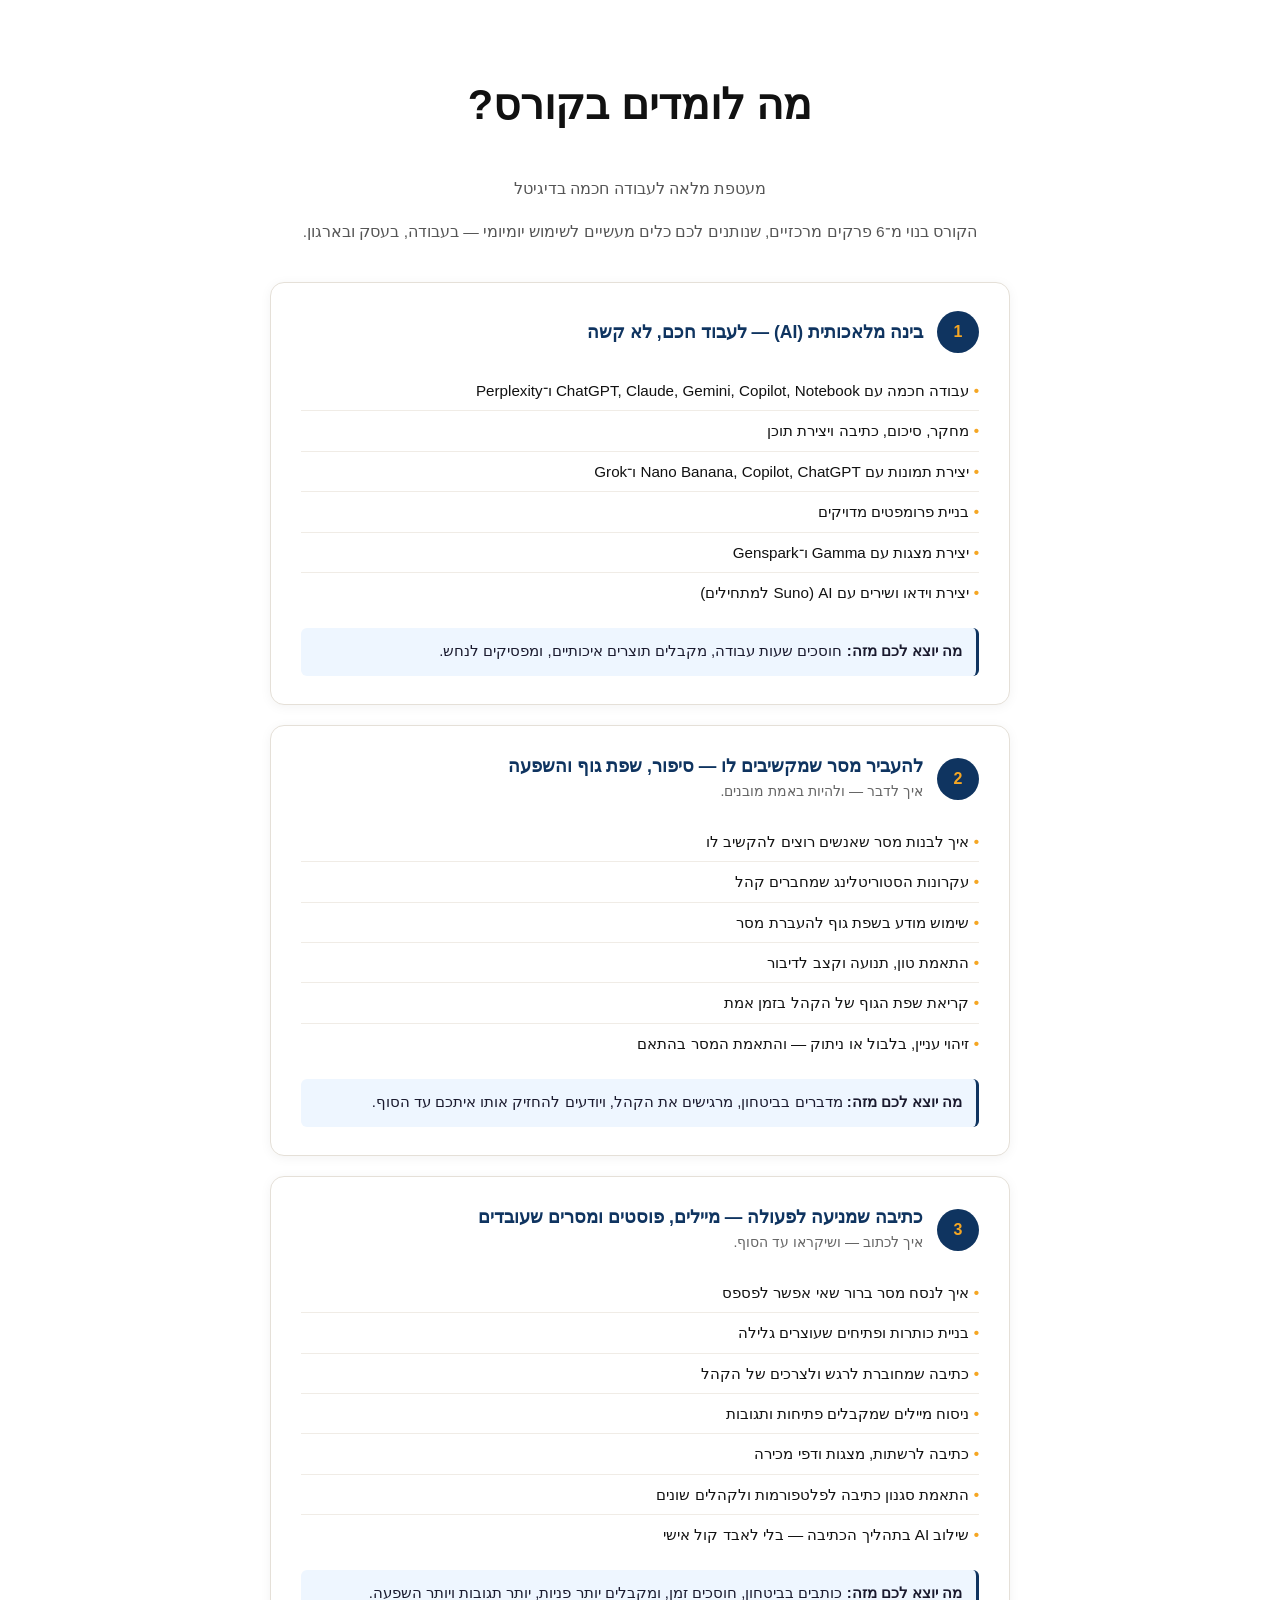
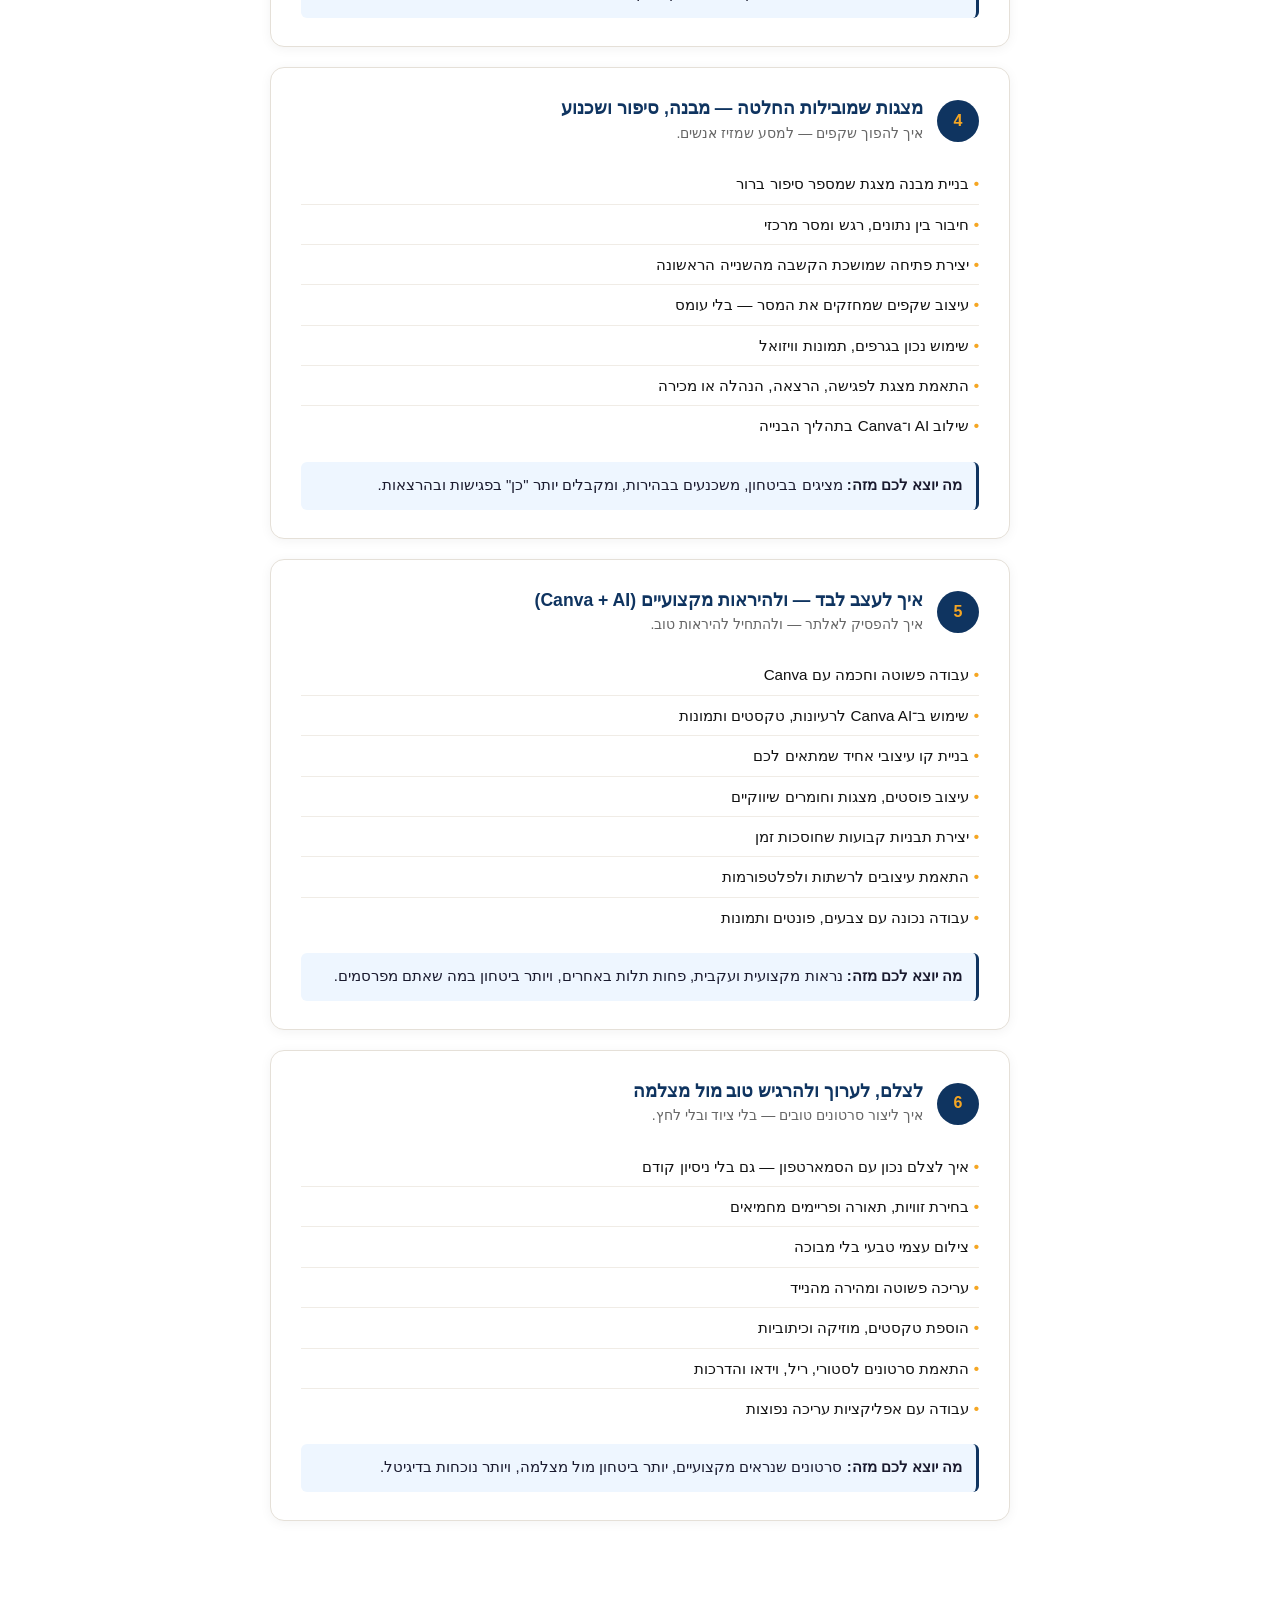
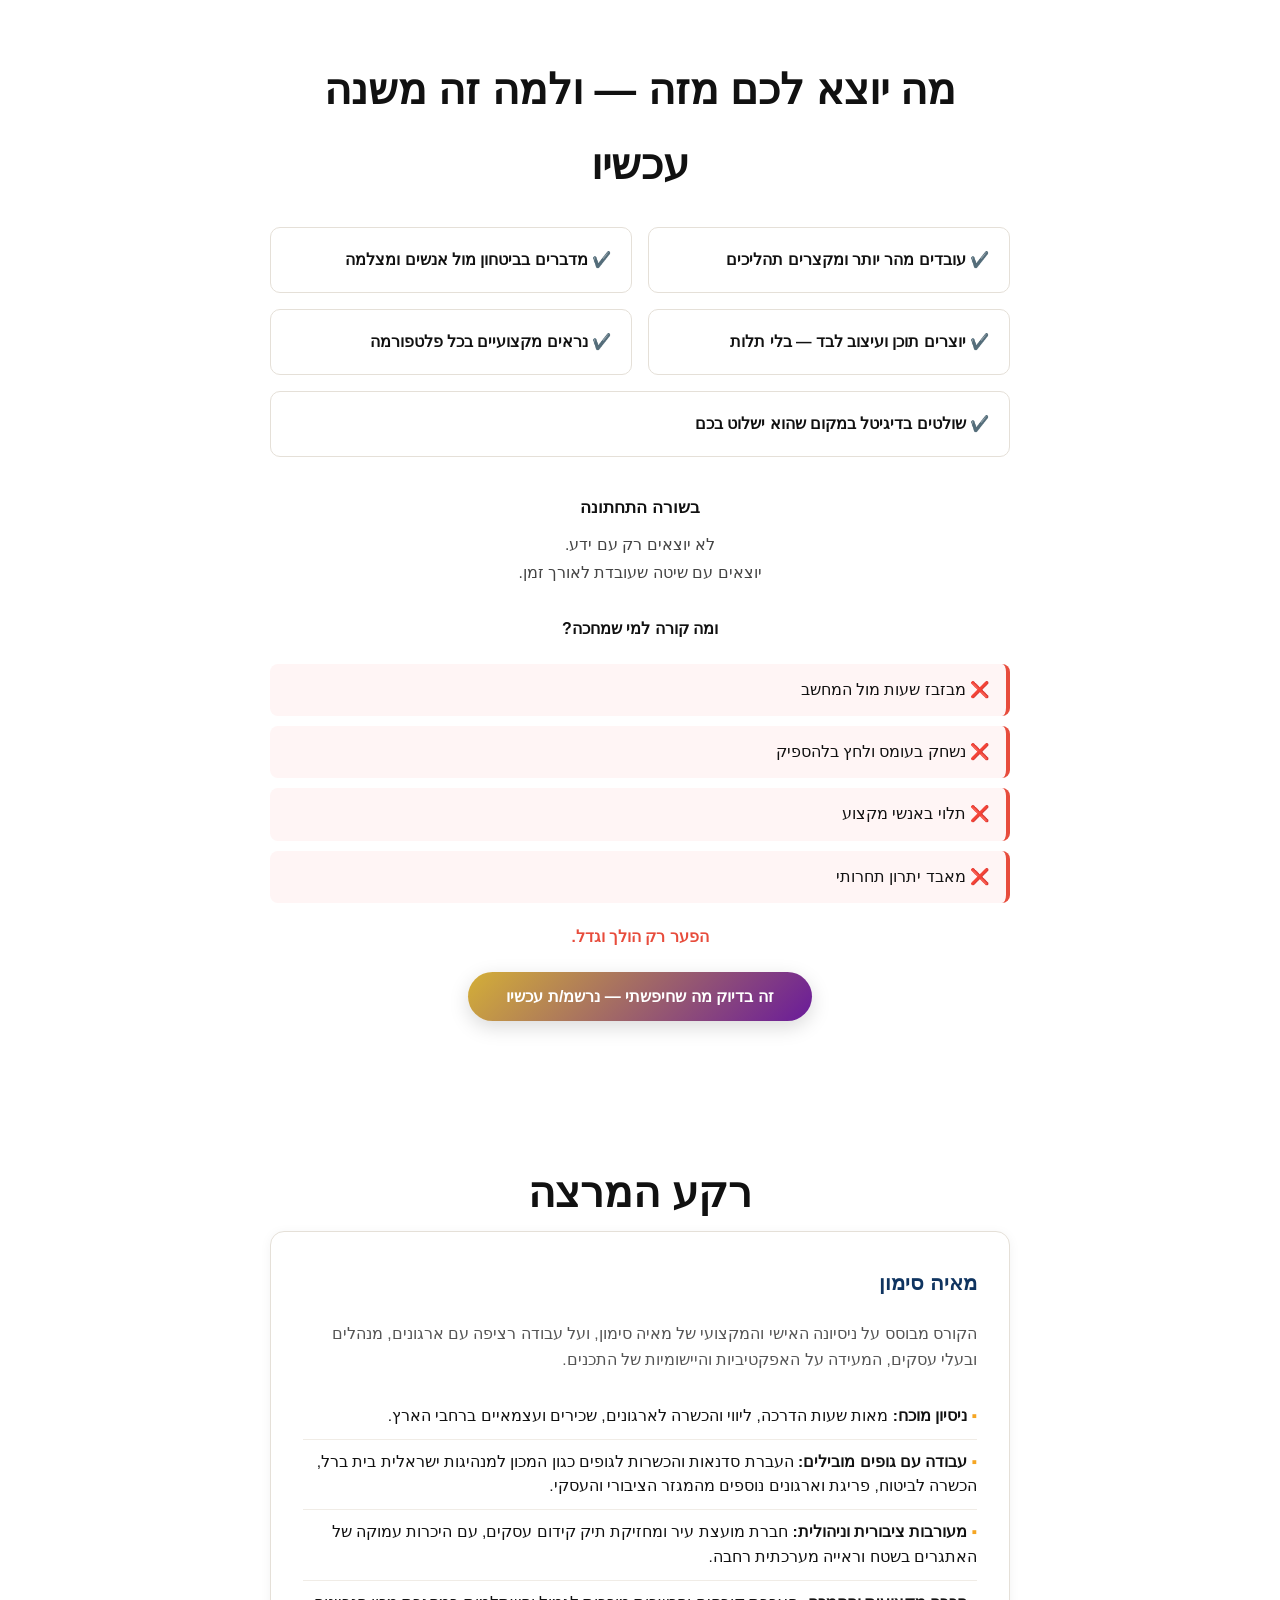
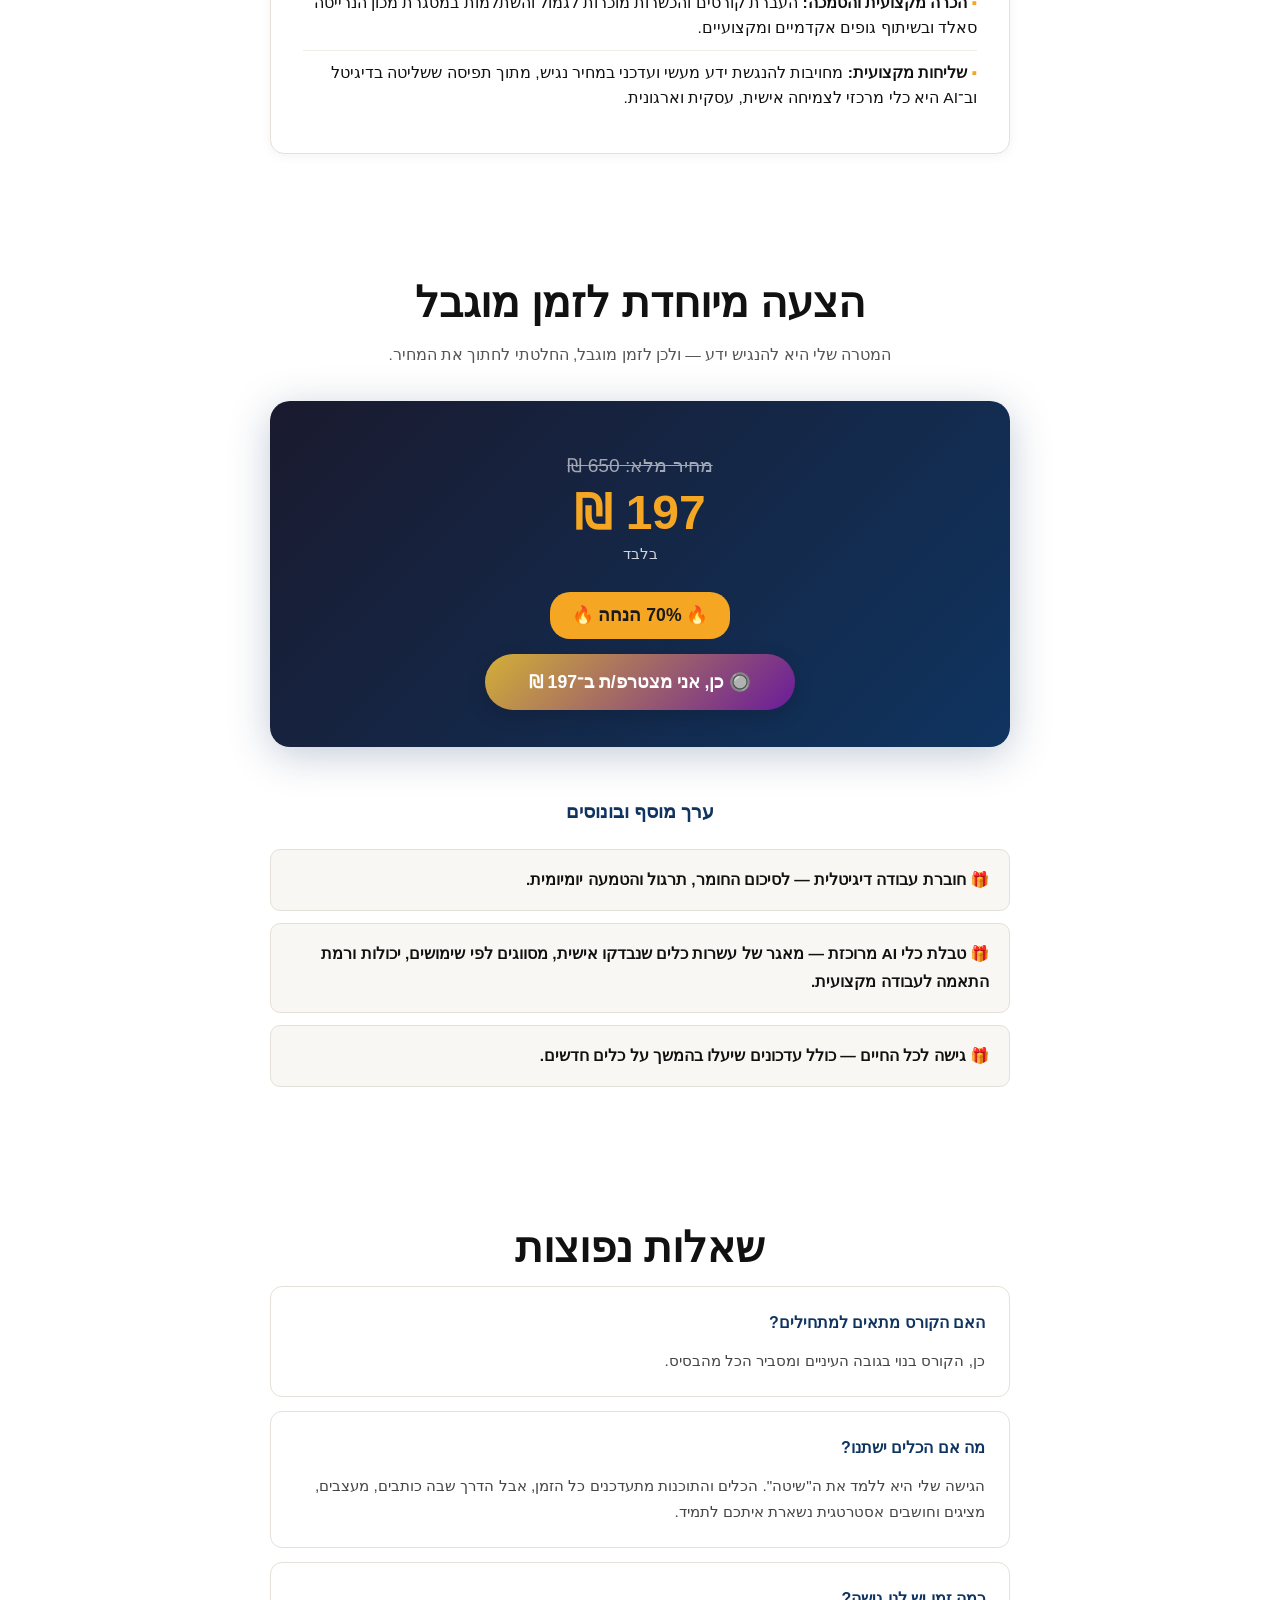
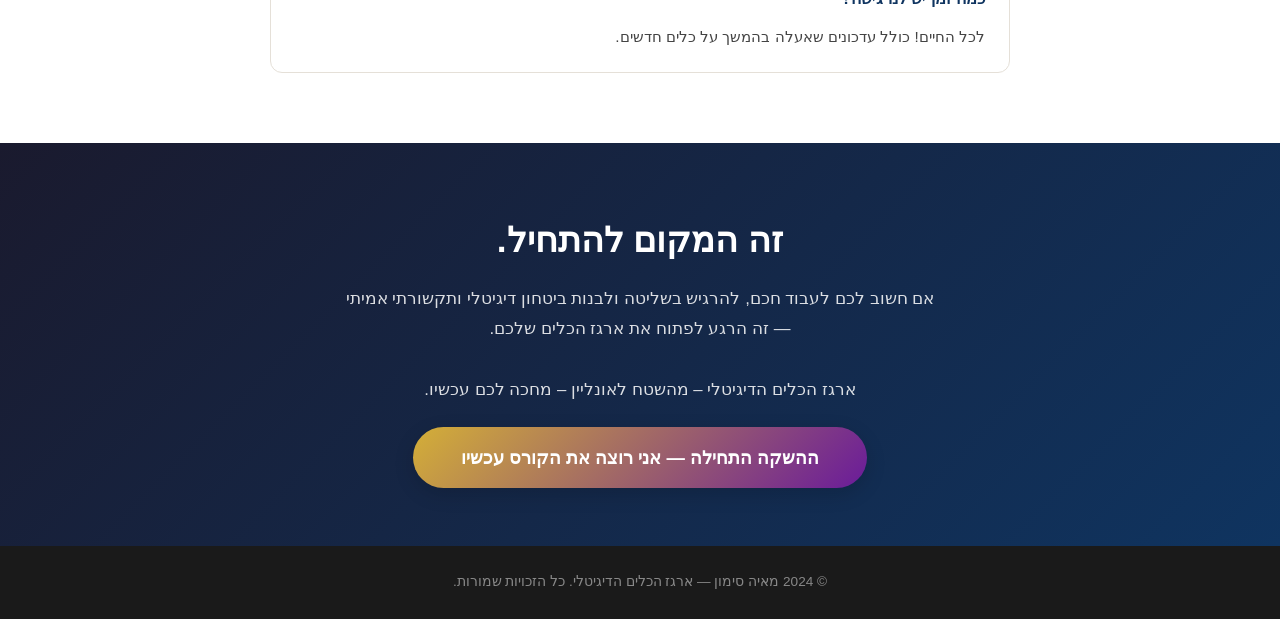
==== commit 11eb499e: "Update styles for body, hero, and buttons" ====
--- a/index.html
+++ b/index.html
@@ -9,12 +9,12 @@
 
     body {
       font-family: 'Segoe UI', Arial, sans-serif;
-      background: #f9f7f4;
-      color: #1a1a1a;
-      direction: rtl;
-      line-height: 1.7;
-    }
-
+  background: #ffffff;
+  color: #111;
+  direction: rtl;
+  line-height: 1.8;
+}
+    
     a { color: inherit; text-decoration: none; }
 
     /* ── Utility ── */
@@ -32,10 +32,10 @@
 
     /* ── Hero ── */
     .hero {
-      background: linear-gradient(135deg, #1a1a2e 0%, #16213e 60%, #0f3460 100%);
-      color: #fff;
-      text-align: center;
-      padding: 70px 20px 60px;
+        background: #ffffff;
+  color: #111;
+  text-align: center;
+  padding: 80px 20px 70px;
     }
 
     .hero-eyebrow {
@@ -101,17 +101,13 @@
 
     /* ── Buttons ── */
     .btn {
-      display: inline-block;
-      background: #f5a623;
-      color: #1a1a1a;
-      font-weight: 800;
-      font-size: 1.05rem;
-      padding: 16px 36px;
-      border-radius: 50px;
-      cursor: pointer;
-      transition: transform 0.15s, box-shadow 0.15s;
-      border: none;
-      box-shadow: 0 4px 18px rgba(245,166,35,0.35);
+     background: linear-gradient(135deg, #d4af37, #6a1b9a);
+  color: white;
+  font-weight: 800;
+  border-radius: 50px;
+  padding: 16px 38px;
+  border: none;
+  box-shadow: 0 6px 20px rgba(0,0,0,0.15);
     }
 
     .btn:hover {
@@ -142,11 +138,10 @@
     }
 
     .section-title {
-      font-size: clamp(1.4rem, 4vw, 2rem);
-      font-weight: 800;
-      margin-bottom: 28px;
-      color: #0f3460;
-      text-align: center;
+        font-size: clamp(1.9rem, 4vw, 2.6rem);
+  font-weight: 900;
+  color: #111;
+  text-align: center;
     }
 
     /* ── No-need / Need lists ── */
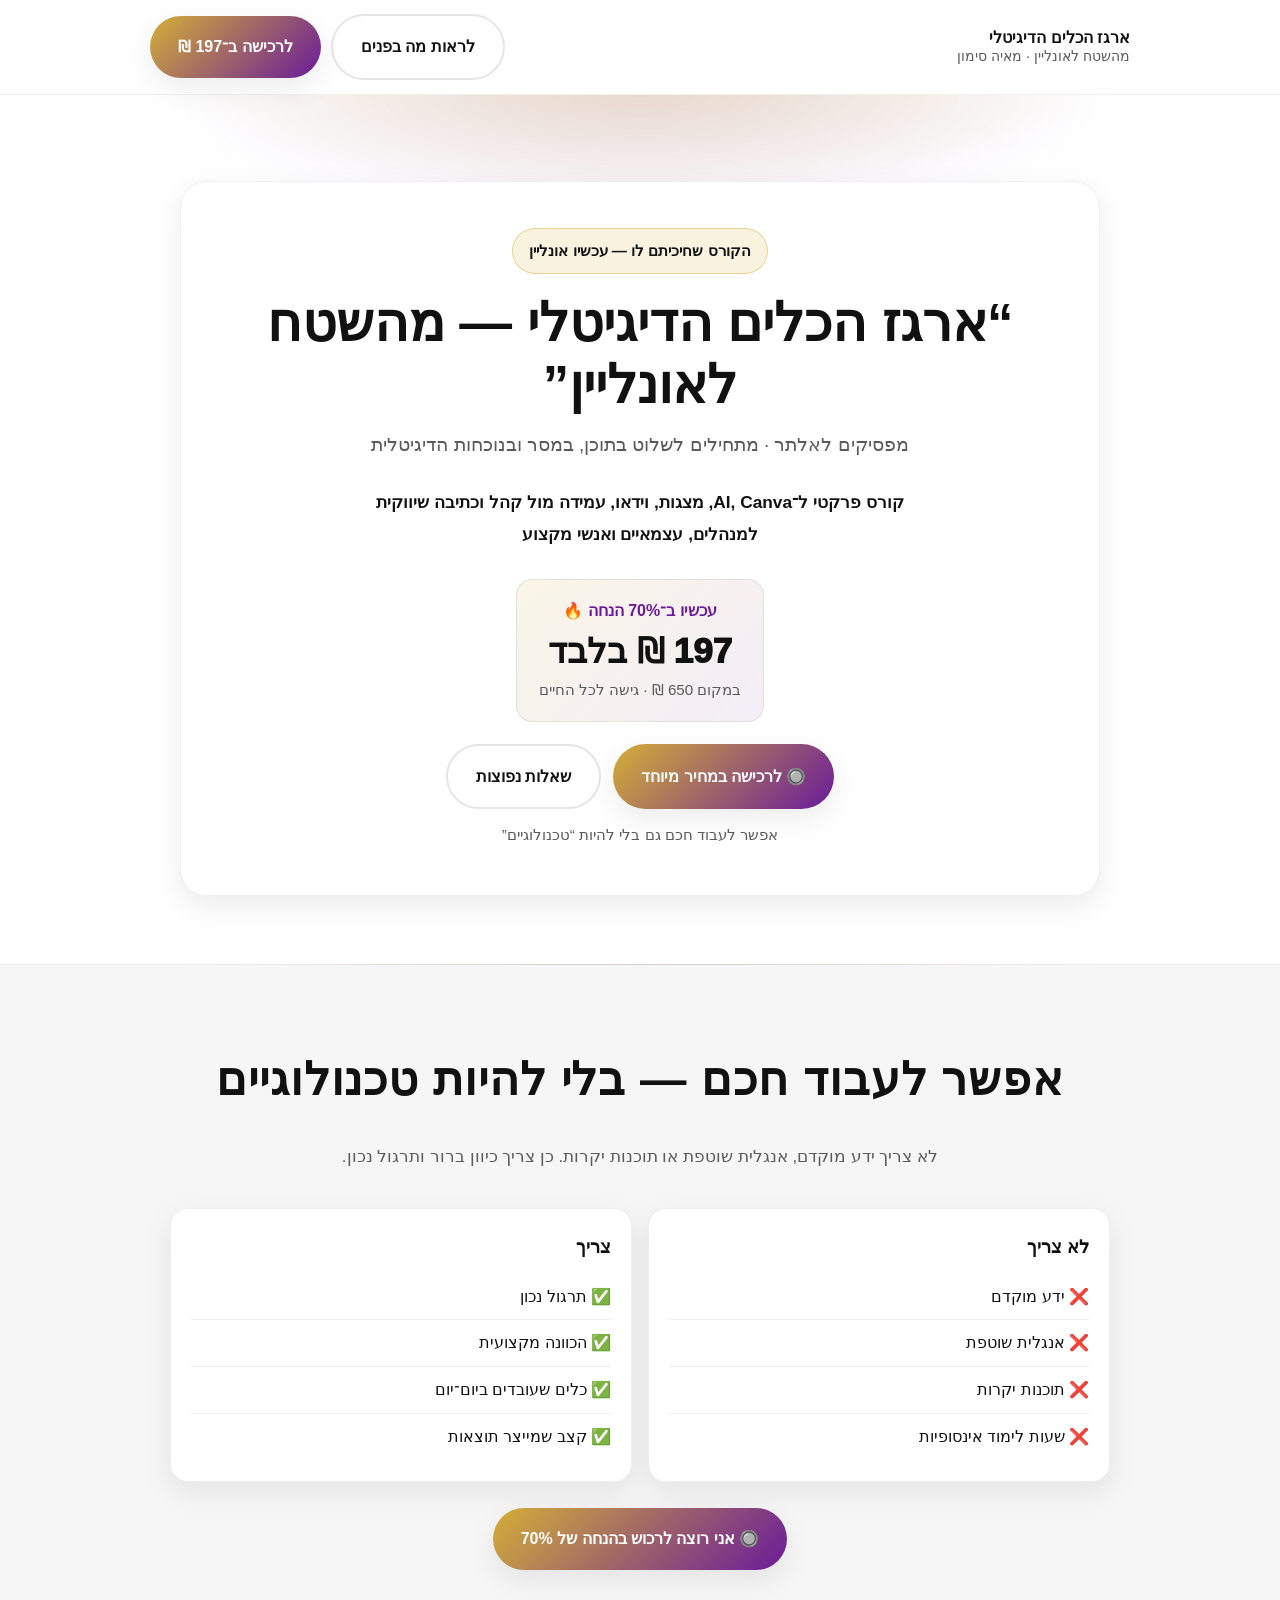
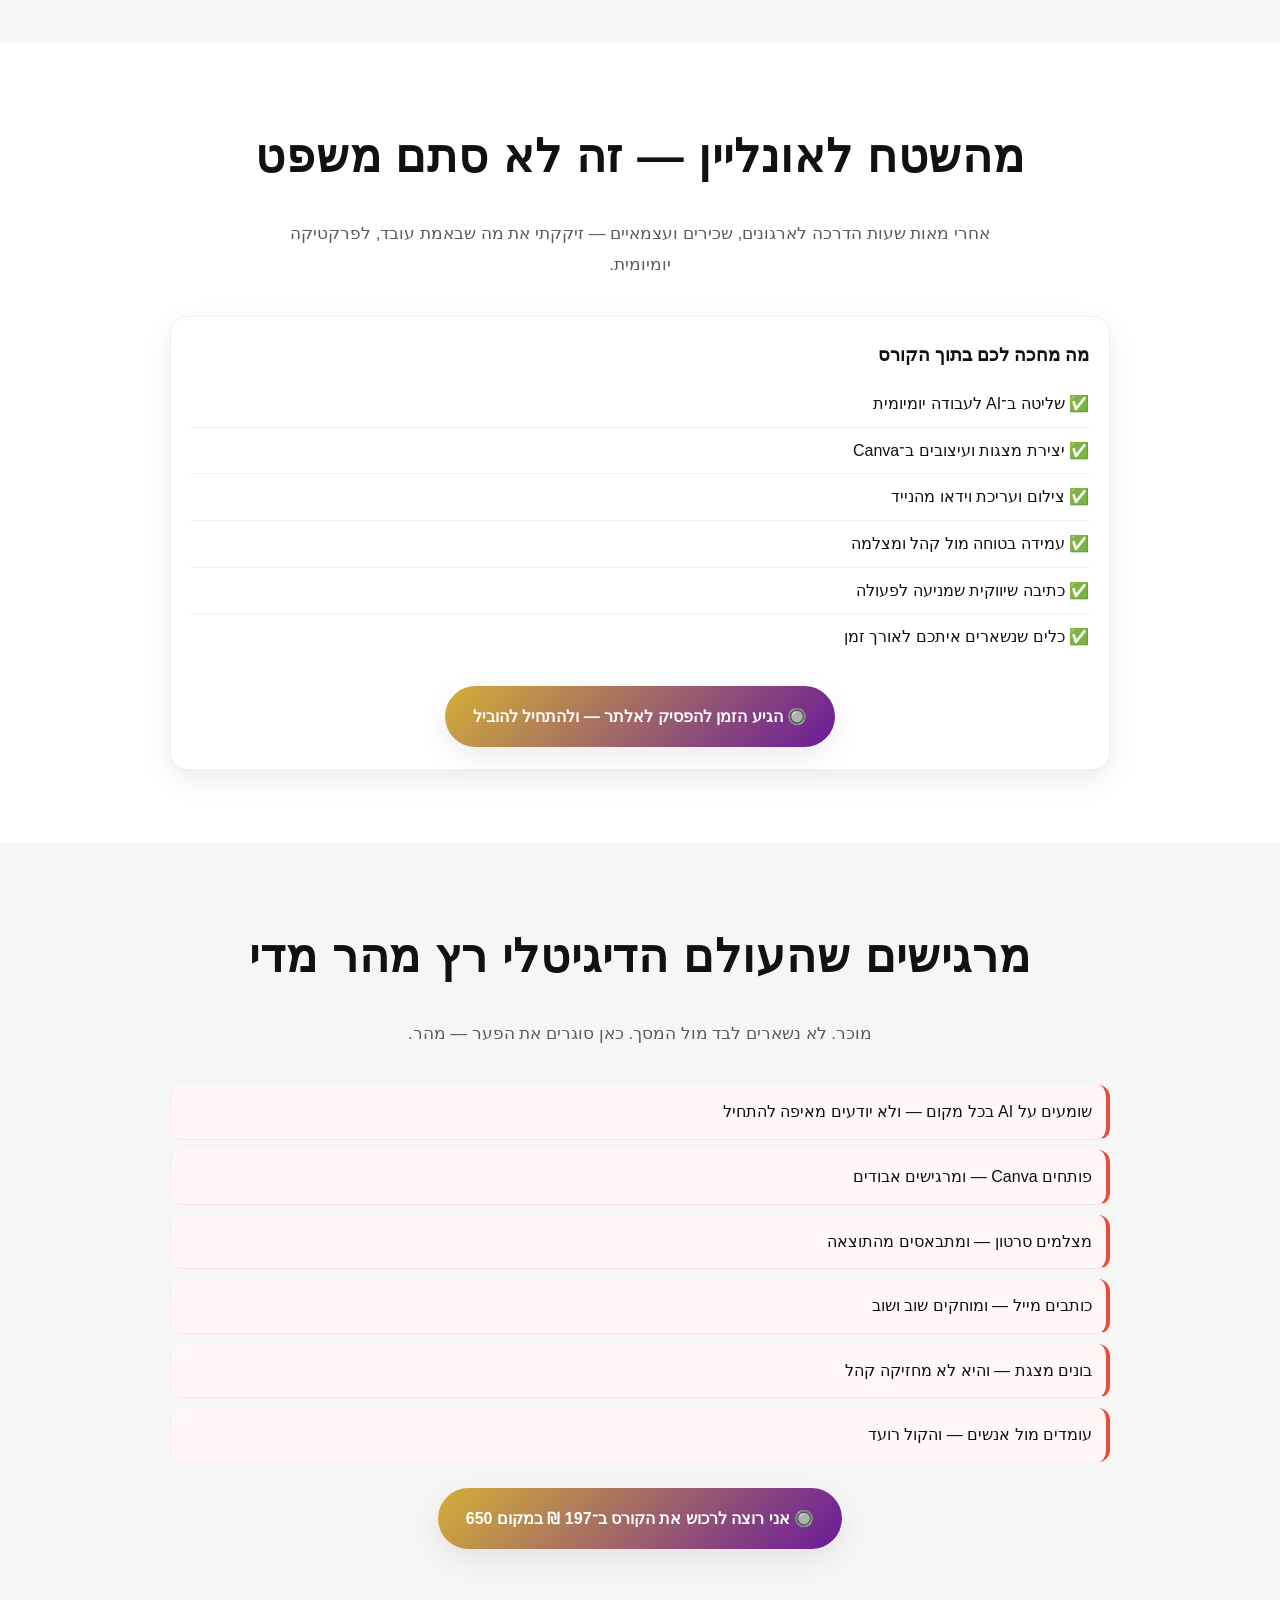
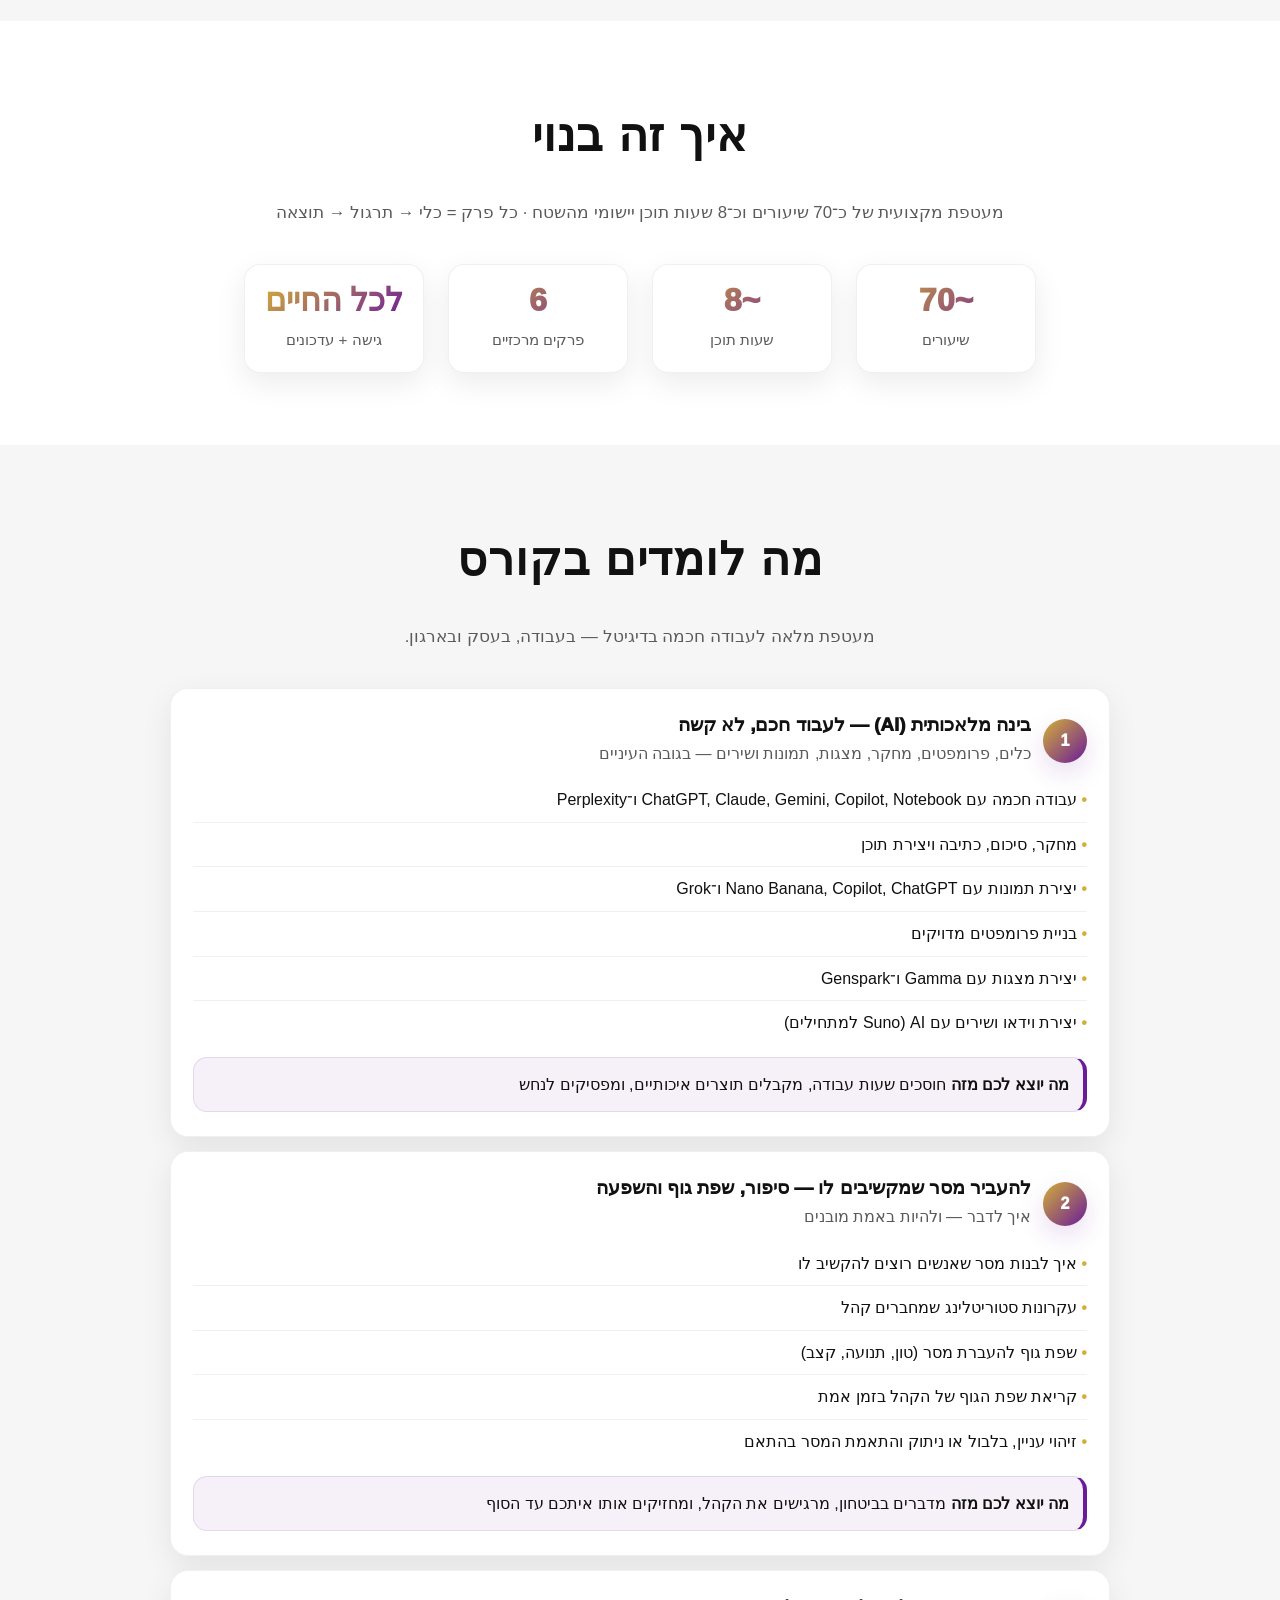
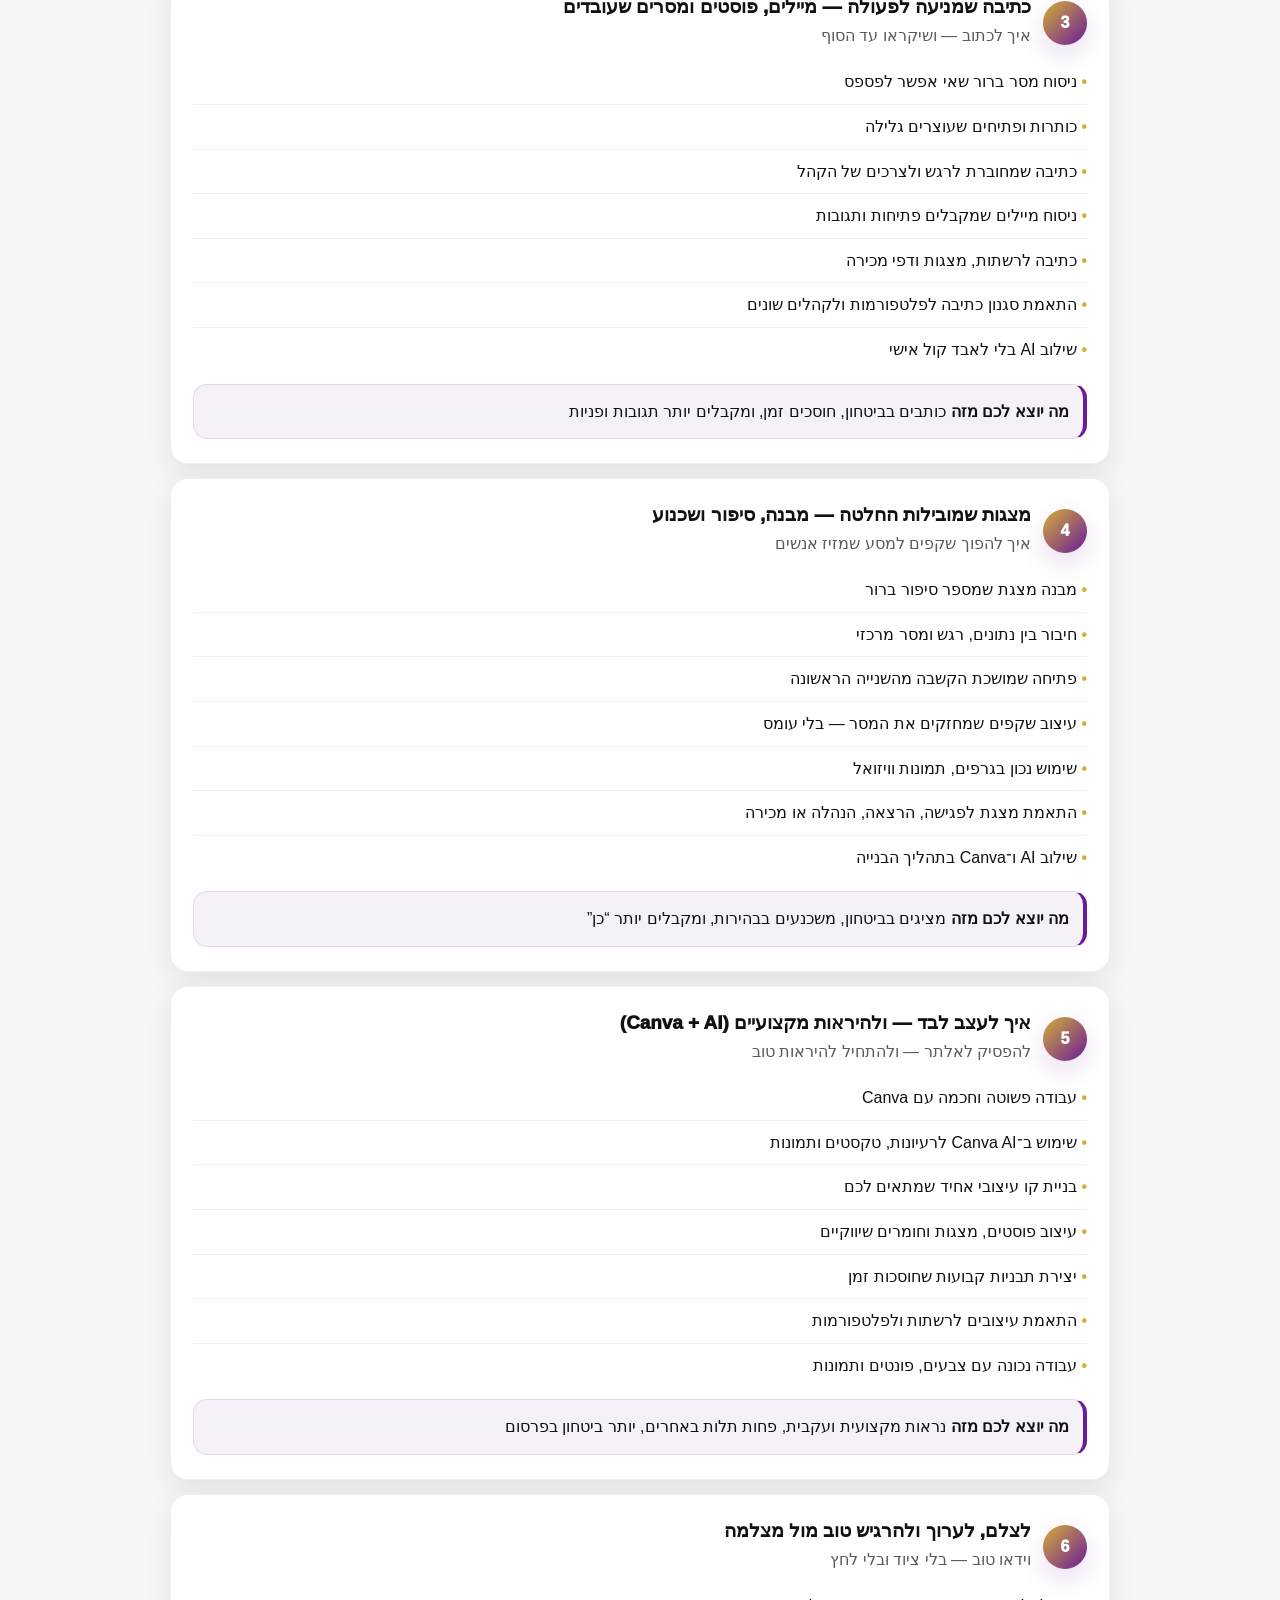
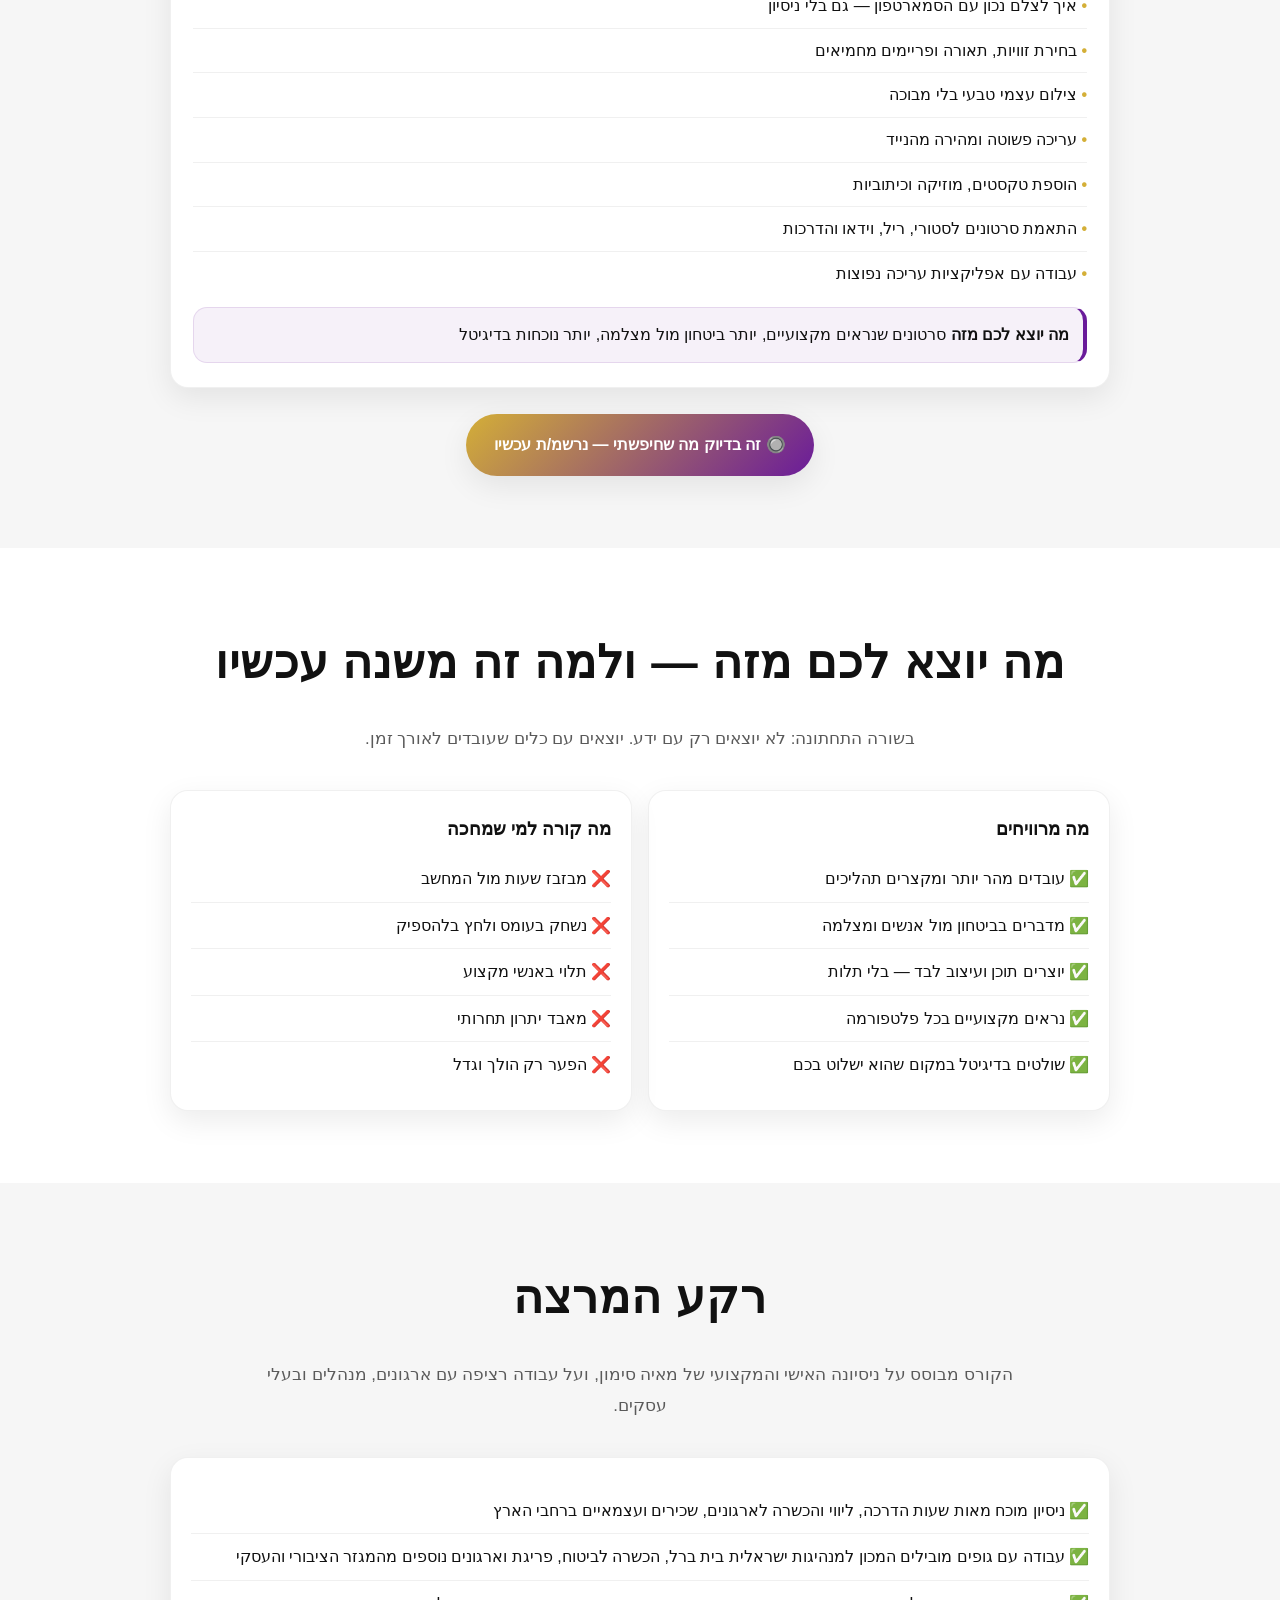
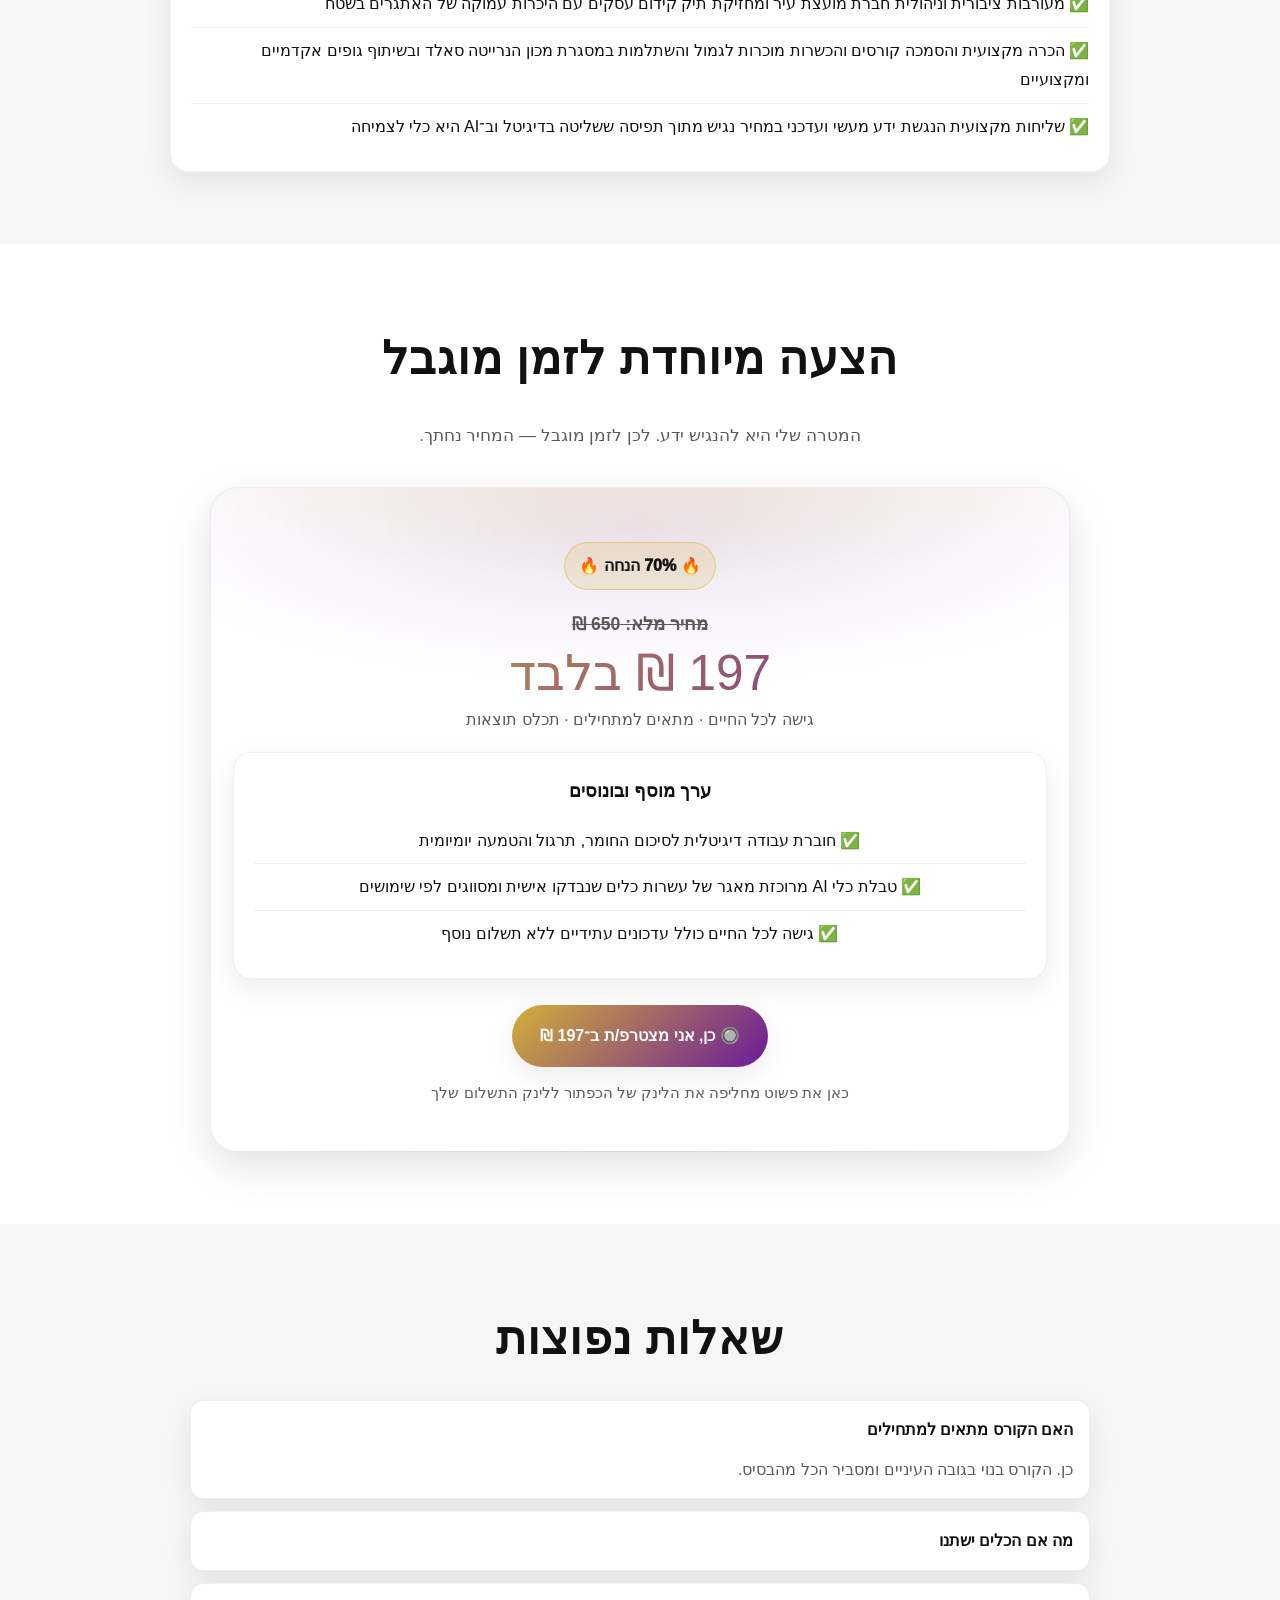
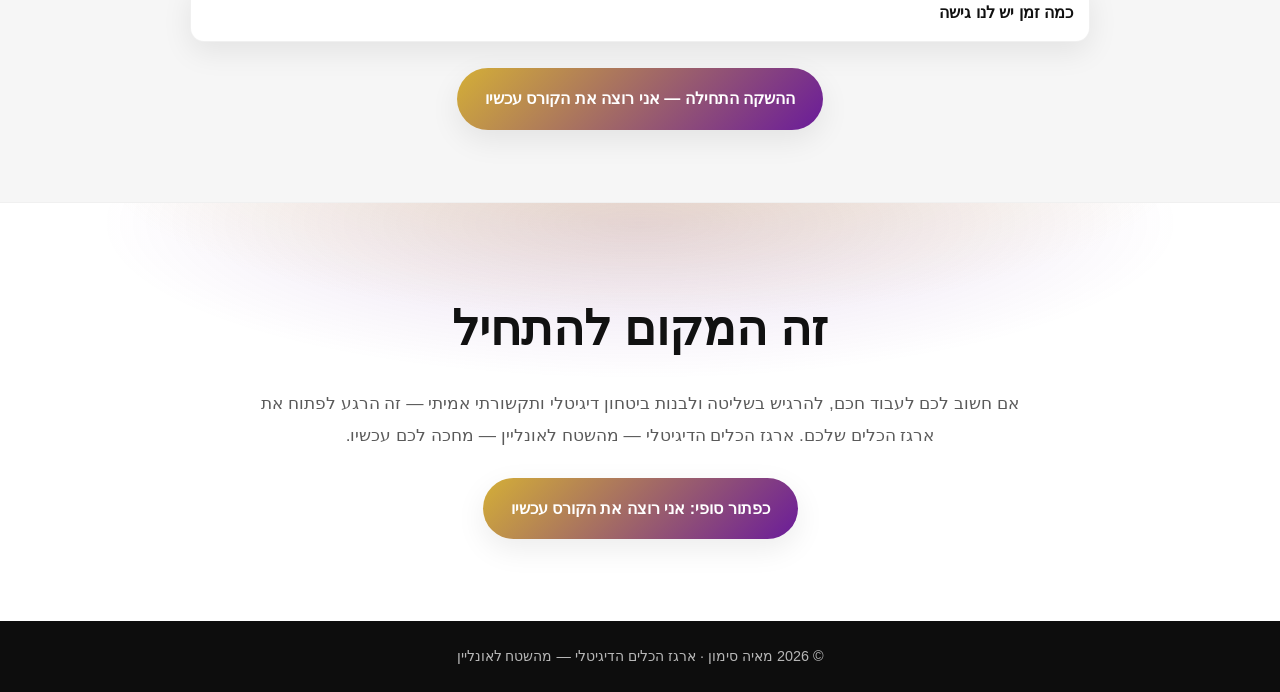
==== commit d8df407a: "Update landing page design" ====
--- a/index.html
+++ b/index.html
@@ -1,917 +1,856 @@
 <!doctype html>
 <html lang="he" dir="rtl">
 <head>
-  <meta charset="utf-8">
+  <meta charset="utf-8" />
   <title>ארגז הכלים הדיגיטלי — מהשטח לאונליין | מאיה סימון</title>
-  <meta name="viewport" content="width=device-width, initial-scale=1">
+  <meta name="viewport" content="width=device-width, initial-scale=1" />
+
   <style>
+    :root{
+      --bg:#ffffff;
+      --text:#111111;
+      --muted:#5a5a5a;
+      --soft:#f6f6f6;
+
+      --gold:#d4af37;
+      --gold-2:#c8a23a;
+
+      --purple:#6a1b9a;
+      --purple-2:#7b2cbf;
+
+      --card:#ffffff;
+      --border:#e9e2d6;
+
+      --shadow: 0 10px 30px rgba(0,0,0,.08);
+      --shadow-strong: 0 14px 44px rgba(0,0,0,.12);
+      --radius: 18px;
+    }
+
     *, *::before, *::after { box-sizing: border-box; margin: 0; padding: 0; }
-
-    body {
+    body{
       font-family: 'Segoe UI', Arial, sans-serif;
-  background: #ffffff;
-  color: #111;
-  direction: rtl;
-  line-height: 1.8;
-}
-    
-    a { color: inherit; text-decoration: none; }
-
-    /* ── Utility ── */
-    .container {
-      max-width: 780px;
+      background: var(--bg);
+      color: var(--text);
+      direction: rtl;
+      line-height: 1.85;
+    }
+    a{ color: inherit; text-decoration: none; }
+
+    .container{ max-width: 980px; margin: 0 auto; padding: 0 20px; }
+    .section{ padding: 72px 0; }
+    .section.alt{ background: var(--soft); }
+    .divider{ border: none; border-top: 1px solid var(--border); margin: 48px 0; }
+
+    .section-title{
+      font-size: clamp(2.0rem, 4vw, 2.9rem);
+      font-weight: 900;
+      letter-spacing: .02em;
+      text-align: center;
+      margin-bottom: 18px;
+    }
+    .section-subtitle{
+      text-align:center;
+      color: var(--muted);
+      font-size: 1.05rem;
+      max-width: 760px;
+      margin: 0 auto 36px;
+    }
+
+    /* Nav */
+    .nav{
+      position: sticky;
+      top: 0;
+      z-index: 50;
+      background: rgba(255,255,255,.75);
+      backdrop-filter: blur(10px);
+      border-bottom: 1px solid rgba(0,0,0,.06);
+    }
+    .nav-inner{
+      display:flex;
+      align-items:center;
+      justify-content:space-between;
+      gap: 16px;
+      padding: 14px 0;
+    }
+    .brand{
+      display:flex;
+      flex-direction:column;
+      line-height:1.15;
+    }
+    .brand strong{ font-weight: 900; }
+    .brand span{ font-size:.9rem; color: var(--muted); }
+    .nav-cta{
+      display:flex;
+      gap: 10px;
+      align-items:center;
+    }
+
+    /* Buttons */
+    .btn{
+      display:inline-flex;
+      align-items:center;
+      justify-content:center;
+      gap:10px;
+      font-weight: 900;
+      border-radius: 999px;
+      padding: 16px 28px;
+      border: none;
+      cursor:pointer;
+      transition: transform .15s ease, box-shadow .15s ease, opacity .15s ease;
+      box-shadow: var(--shadow);
+      white-space: nowrap;
+    }
+    .btn-primary{
+      background: linear-gradient(135deg, var(--gold), var(--purple));
+      color: #fff;
+    }
+    .btn-primary:hover{ transform: translateY(-2px); box-shadow: var(--shadow-strong); }
+    .btn-ghost{
+      background: transparent;
+      border: 2px solid rgba(0,0,0,.10);
+      color: var(--text);
+      box-shadow: none;
+    }
+    .btn-ghost:hover{ opacity: .9; transform: translateY(-1px); }
+
+    .btn-center{ text-align:center; margin-top: 26px; }
+
+    /* Hero */
+    .hero{
+      padding: 86px 0 68px;
+      background:
+        radial-gradient(800px 240px at 50% -40px, rgba(212,175,55,.25), transparent 60%),
+        radial-gradient(800px 240px at 50% 0px, rgba(106,27,154,.12), transparent 60%);
+      border-bottom: 1px solid rgba(0,0,0,.06);
+    }
+    .hero-card{
+      max-width: 920px;
       margin: 0 auto;
-      padding: 0 20px;
-    }
-
-    .divider {
-      border: none;
-      border-top: 2px solid #e5e0d8;
-      margin: 50px 0;
-    }
-
-    /* ── Hero ── */
-    .hero {
-        background: #ffffff;
-  color: #111;
-  text-align: center;
-  padding: 80px 20px 70px;
-    }
-
-    .hero-eyebrow {
-      display: inline-block;
-      background: #f5a623;
-      color: #1a1a1a;
-      font-weight: 700;
-      font-size: 0.95rem;
-      padding: 6px 18px;
-      border-radius: 20px;
-      margin-bottom: 22px;
-      letter-spacing: 0.03em;
-    }
-
-    .hero h1 {
-      font-size: clamp(1.8rem, 5vw, 2.8rem);
-      font-weight: 800;
-      line-height: 1.3;
-      margin-bottom: 10px;
-    }
-
-    .hero h2 {
-      font-size: clamp(1.1rem, 3vw, 1.45rem);
-      font-weight: 400;
-      opacity: 0.9;
-      margin-bottom: 28px;
-    }
-
-    .hero-tagline {
-      font-size: 1.15rem;
-      font-weight: 600;
-      opacity: 0.85;
-      margin-bottom: 6px;
-    }
-
-    .hero-sub {
-      font-size: 0.95rem;
-      opacity: 0.75;
-      margin-bottom: 36px;
-    }
-
-    .price-badge {
-      background: rgba(245, 166, 35, 0.15);
-      border: 2px solid #f5a623;
-      border-radius: 12px;
-      display: inline-block;
-      padding: 16px 32px;
-      margin-bottom: 32px;
-    }
-
-    .price-badge .discount-label {
-      font-size: 1rem;
-      font-weight: 700;
-      color: #f5a623;
-      margin-bottom: 6px;
-    }
-
-    .price-badge .price-main {
-      font-size: 2rem;
-      font-weight: 800;
-      color: #fff;
-    }
-
-    /* ── Buttons ── */
-    .btn {
-     background: linear-gradient(135deg, #d4af37, #6a1b9a);
-  color: white;
-  font-weight: 800;
-  border-radius: 50px;
-  padding: 16px 38px;
-  border: none;
-  box-shadow: 0 6px 20px rgba(0,0,0,0.15);
-    }
-
-    .btn:hover {
-      transform: translateY(-2px);
-      box-shadow: 0 8px 28px rgba(245,166,35,0.45);
-    }
-
-    .btn-center { text-align: center; margin: 32px 0; }
-
-    .btn-outline {
-      background: transparent;
-      border: 2px solid #f5a623;
-      color: #f5a623;
-    }
-
-    .btn-outline:hover {
-      background: #f5a623;
-      color: #1a1a1a;
-    }
-
-    /* ── Section ── */
-    section {
-      padding: 56px 0;
-    }
-
-    section:nth-child(even) {
-      background: #fff;
-    }
-
-    .section-title {
-        font-size: clamp(1.9rem, 4vw, 2.6rem);
-  font-weight: 900;
-  color: #111;
-  text-align: center;
-    }
-
-    /* ── No-need / Need lists ── */
-    .two-col {
-      display: grid;
-      grid-template-columns: 1fr 1fr;
-      gap: 24px;
-      margin-top: 24px;
-    }
-
-    @media (max-width: 560px) {
-      .two-col { grid-template-columns: 1fr; }
-    }
-
-    .list-card {
-      background: #f9f7f4;
-      border-radius: 12px;
-      padding: 24px 28px;
-    }
-
-    section:nth-child(even) .list-card {
-      background: #f4f1ec;
-    }
-
-    .list-card h3 {
-      font-size: 1.05rem;
+      background: var(--card);
+      border: 1px solid rgba(0,0,0,.06);
+      border-radius: calc(var(--radius) + 8px);
+      box-shadow: var(--shadow);
+      padding: 46px 26px;
+      text-align:center;
+    }
+    .eyebrow{
+      display:inline-block;
+      padding: 8px 16px;
+      border-radius: 999px;
+      font-weight: 900;
+      font-size: .95rem;
+      background: rgba(212,175,55,.16);
+      border: 1px solid rgba(212,175,55,.45);
+      color: var(--text);
+      margin-bottom: 18px;
+    }
+    .hero h1{
+      font-size: clamp(2.1rem, 4.6vw, 3.3rem);
+      font-weight: 900;
+      line-height: 1.18;
+      margin-bottom: 12px;
+    }
+    .hero .hero-line{
+      font-size: 1.18rem;
+      color: var(--muted);
+      margin-bottom: 24px;
+    }
+    .hero .hero-promise{
+      font-size: 1.08rem;
       font-weight: 700;
       margin-bottom: 14px;
-      color: #0f3460;
-    }
-
-    .list-card ul {
-      list-style: none;
-      padding: 0;
-    }
-
-    .list-card ul li {
-      margin-bottom: 8px;
-      font-size: 0.97rem;
-    }
-
-    /* ── Benefits checklist ── */
-    .checklist {
-      list-style: none;
-      padding: 0;
-    }
-
-    .checklist li {
-      padding: 10px 0;
-      font-size: 1rem;
-      border-bottom: 1px solid #e5e0d8;
-    }
-
-    .checklist li:last-child { border-bottom: none; }
-
-    /* ── Pain points ── */
-    .pain-list {
-      list-style: none;
-      padding: 0;
-      margin-top: 20px;
-    }
-
-    .pain-list li {
-      background: #fff5f5;
-      border-right: 4px solid #e74c3c;
-      border-radius: 8px;
-      padding: 12px 16px;
-      margin-bottom: 10px;
-      font-size: 0.98rem;
-    }
-
-    /* ── Course stats bar ── */
-    .stats-bar {
-      display: flex;
-      justify-content: center;
-      gap: 40px;
+    }
+    .price-badge{
+      display:inline-block;
+      margin-top: 14px;
+      padding: 16px 22px;
+      border-radius: 16px;
+      border: 1px solid rgba(0,0,0,.08);
+      background: linear-gradient(135deg, rgba(212,175,55,.12), rgba(106,27,154,.08));
+    }
+    .price-badge .top{
+      font-weight: 900;
+      color: var(--purple);
+      margin-bottom: 6px;
+    }
+    .price-badge .price{
+      font-size: 2.2rem;
+      font-weight: 1000;
+      line-height: 1.1;
+      color: var(--text);
+    }
+    .price-badge .sub{
+      font-size: .95rem;
+      color: var(--muted);
+      margin-top: 6px;
+    }
+
+    .hero-actions{
+      display:flex;
+      justify-content:center;
+      gap: 12px;
       flex-wrap: wrap;
-      background: #0f3460;
-      color: #fff;
-      padding: 32px 20px;
-      text-align: center;
-    }
-
-    .stat-item .stat-number {
-      font-size: 2rem;
-      font-weight: 800;
-      color: #f5a623;
-      display: block;
-    }
-
-    .stat-item .stat-label {
-      font-size: 0.88rem;
-      opacity: 0.85;
-    }
-
-    /* ── Module cards ── */
-    .module {
-      background: #fff;
-      border-radius: 14px;
-      border: 1px solid #e5e0d8;
-      padding: 28px 30px;
-      margin-bottom: 20px;
-      box-shadow: 0 2px 12px rgba(0,0,0,0.05);
-    }
-
-    .module-header {
-      display: flex;
-      align-items: center;
-      gap: 14px;
-      margin-bottom: 18px;
-    }
-
-    .module-num {
-      background: #0f3460;
-      color: #f5a623;
-      font-weight: 800;
-      font-size: 1rem;
-      width: 42px;
-      height: 42px;
-      border-radius: 50%;
-      display: flex;
-      align-items: center;
-      justify-content: center;
-      flex-shrink: 0;
-    }
-
-    .module-title {
-      font-size: 1.1rem;
-      font-weight: 700;
-      color: #0f3460;
-      line-height: 1.4;
-    }
-
-    .module-subtitle {
-      font-size: 0.88rem;
-      color: #666;
-      font-weight: 400;
-    }
-
-    .module ul {
-      list-style: none;
-      padding: 0;
-      margin-bottom: 16px;
-    }
-
-    .module ul li {
-      padding: 6px 0;
-      font-size: 0.95rem;
-      border-bottom: 1px solid #f0ece6;
-    }
-
-    .module ul li:last-child { border-bottom: none; }
-
-    .module ul li::before {
-      content: "•  ";
-      color: #f5a623;
-      font-weight: 700;
-    }
-
-    .module-outcome {
-      background: #eef6ff;
-      border-right: 3px solid #0f3460;
-      border-radius: 6px;
-      padding: 12px 14px;
-      font-size: 0.93rem;
-      color: #1a1a2e;
-      line-height: 1.6;
-    }
-
-    /* ── Outcomes summary ── */
-    .outcomes-grid {
-      display: grid;
+      margin-top: 22px;
+    }
+
+    .mini-note{
+      margin-top: 12px;
+      font-size: .95rem;
+      color: var(--muted);
+    }
+
+    /* Cards / grids */
+    .grid-2{
+      display:grid;
       grid-template-columns: 1fr 1fr;
       gap: 16px;
-      margin-top: 24px;
-    }
-
-    @media (max-width: 560px) {
-      .outcomes-grid { grid-template-columns: 1fr; }
-    }
-
-    .outcome-item {
+      margin-top: 22px;
+    }
+    @media (max-width: 760px){
+      .grid-2{ grid-template-columns: 1fr; }
+      .hero-card{ padding: 34px 18px; }
+    }
+
+    .card{
+      background: var(--card);
+      border: 1px solid rgba(0,0,0,.06);
+      border-radius: var(--radius);
+      box-shadow: var(--shadow);
+      padding: 22px 20px;
+    }
+    .card h3{
+      font-size: 1.1rem;
+      font-weight: 900;
+      margin-bottom: 10px;
+    }
+    .list{
+      list-style:none;
+      margin-top: 8px;
+    }
+    .list li{
+      padding: 8px 0;
+      border-bottom: 1px solid rgba(0,0,0,.06);
+      color: var(--text);
+      font-size: 1rem;
+    }
+    .list li:last-child{ border-bottom:none; }
+    .x::before{ content:"❌ "; }
+    .v::before{ content:"✅ "; }
+
+    /* Pain points */
+    .pain li{
+      background: #fff7f7;
+      border-right: 4px solid #e74c3c;
+      padding: 12px 14px;
+      border-radius: 12px;
+      margin-bottom: 10px;
+      border-left: 1px solid rgba(0,0,0,.04);
+    }
+
+    /* Stats */
+    .stats{
+      display:flex;
+      justify-content:center;
+      gap: 24px;
+      flex-wrap: wrap;
+      margin-top: 22px;
+    }
+    .stat{
+      min-width: 180px;
+      text-align:center;
+      padding: 18px 16px;
+      border-radius: 16px;
+      border: 1px solid rgba(0,0,0,.06);
       background: #fff;
-      border-radius: 10px;
-      padding: 18px 20px;
-      font-size: 0.97rem;
-      font-weight: 600;
-      border: 1px solid #e5e0d8;
-    }
-
-    /* ── Negative outcomes ── */
-    .negative-list {
-      list-style: none;
-      padding: 0;
-      margin-top: 20px;
-    }
-
-    .negative-list li {
-      background: #fff5f5;
-      border-right: 4px solid #e74c3c;
-      border-radius: 8px;
-      padding: 12px 16px;
+      box-shadow: var(--shadow);
+    }
+    .stat strong{
+      display:block;
+      font-size: 2rem;
+      font-weight: 1000;
+      background: linear-gradient(135deg, var(--gold), var(--purple));
+      -webkit-background-clip: text;
+      background-clip: text;
+      color: transparent;
+      line-height: 1.1;
+      margin-bottom: 6px;
+    }
+    .stat span{ color: var(--muted); font-size: .95rem; }
+
+    /* Modules */
+    .module{
+      background: var(--card);
+      border: 1px solid rgba(0,0,0,.06);
+      border-radius: var(--radius);
+      box-shadow: var(--shadow);
+      padding: 24px 22px;
+      margin-bottom: 14px;
+    }
+    .module-top{
+      display:flex;
+      align-items:center;
+      gap: 12px;
       margin-bottom: 10px;
-      font-size: 0.98rem;
-    }
-
-    /* ── Instructor ── */
-    .instructor-card {
-      background: #fff;
+    }
+    .badge-num{
+      width: 44px;
+      height: 44px;
+      border-radius: 999px;
+      display:flex;
+      align-items:center;
+      justify-content:center;
+      font-weight: 1000;
+      color: #fff;
+      background: linear-gradient(135deg, var(--gold), var(--purple));
+      box-shadow: 0 10px 26px rgba(106,27,154,.15);
+      flex-shrink: 0;
+    }
+    .module h4{
+      font-size: 1.18rem;
+      font-weight: 1000;
+      line-height: 1.25;
+    }
+    .module p{ color: var(--muted); margin-top: 2px; }
+    .bullets{
+      list-style:none;
+      margin-top: 10px;
+      margin-bottom: 10px;
+    }
+    .bullets li{
+      padding: 7px 0;
+      border-bottom: 1px solid rgba(0,0,0,.06);
+    }
+    .bullets li:last-child{ border-bottom:none; }
+    .bullets li::before{
+      content:"• ";
+      color: var(--gold);
+      font-weight: 900;
+    }
+    .outbox{
+      margin-top: 12px;
+      background: rgba(106,27,154,.06);
+      border: 1px solid rgba(106,27,154,.12);
+      border-right: 4px solid var(--purple);
       border-radius: 14px;
-      border: 1px solid #e5e0d8;
-      padding: 32px;
-      box-shadow: 0 2px 12px rgba(0,0,0,0.05);
-    }
-
-    .instructor-card h3 {
-      font-size: 1.3rem;
-      font-weight: 800;
-      color: #0f3460;
-      margin-bottom: 20px;
-    }
-
-    .instructor-card ul {
-      list-style: none;
-      padding: 0;
-    }
-
-    .instructor-card ul li {
-      padding: 10px 0;
-      font-size: 0.97rem;
-      border-bottom: 1px solid #f0ece6;
-      line-height: 1.6;
-    }
-
-    .instructor-card ul li:last-child { border-bottom: none; }
-
-    .instructor-card ul li::before {
-      content: "▪  ";
-      color: #f5a623;
-      font-weight: 700;
-    }
-
-    /* ── Pricing ── */
-    .pricing-box {
-      background: linear-gradient(135deg, #1a1a2e, #0f3460);
-      color: #fff;
-      border-radius: 20px;
-      padding: 48px 32px;
-      text-align: center;
-      box-shadow: 0 8px 40px rgba(15,52,96,0.25);
-    }
-
-    .pricing-box .price-old {
-      font-size: 1.2rem;
+      padding: 12px 14px;
+      color: var(--text);
+    }
+    .outbox strong{ font-weight: 1000; }
+
+    /* Pricing */
+    .pricing{
+      text-align:center;
+      padding: 44px 22px;
+      border-radius: calc(var(--radius) + 10px);
+      border: 1px solid rgba(0,0,0,.06);
+      background:
+        radial-gradient(900px 260px at 50% -60px, rgba(212,175,55,.22), transparent 60%),
+        radial-gradient(900px 260px at 50% 40px, rgba(106,27,154,.12), transparent 60%),
+        #fff;
+      box-shadow: var(--shadow-strong);
+      max-width: 860px;
+      margin: 0 auto;
+    }
+    .price-old{
+      color: var(--muted);
       text-decoration: line-through;
-      opacity: 0.6;
-      margin-bottom: 4px;
-    }
-
-    .pricing-box .price-new {
-      font-size: 3rem;
-      font-weight: 900;
-      color: #f5a623;
-      line-height: 1.1;
-    }
-
-    .pricing-box .price-label {
-      font-size: 0.95rem;
-      opacity: 0.8;
-      margin-bottom: 24px;
-    }
-
-    .fire-badge {
-      display: inline-block;
-      background: #f5a623;
-      color: #1a1a1a;
       font-weight: 800;
       font-size: 1.1rem;
-      padding: 8px 22px;
-      border-radius: 20px;
-      margin-bottom: 28px;
-    }
-
-    /* ── Bonuses ── */
-    .bonus-list {
-      list-style: none;
-      padding: 0;
-      margin-top: 20px;
-    }
-
-    .bonus-list li {
+    }
+    .price-new{
+      font-size: 3.1rem;
+      font-weight: 1100;
+      line-height: 1.05;
+      margin-top: 6px;
+      background: linear-gradient(135deg, var(--gold), var(--purple));
+      -webkit-background-clip: text;
+      background-clip: text;
+      color: transparent;
+    }
+    .price-note{
+      color: var(--muted);
+      margin-top: 6px;
+      margin-bottom: 16px;
+    }
+    .pill{
+      display:inline-block;
+      padding: 8px 14px;
+      border-radius: 999px;
+      background: rgba(212,175,55,.18);
+      border: 1px solid rgba(212,175,55,.45);
+      font-weight: 1000;
+      margin: 10px 0 18px;
+    }
+
+    /* FAQ */
+    .faq{
+      max-width: 900px;
+      margin: 0 auto;
+    }
+    details{
+      border: 1px solid rgba(0,0,0,.06);
+      border-radius: 14px;
+      padding: 14px 16px;
       background: #fff;
-      border-radius: 10px;
-      padding: 16px 20px;
+      box-shadow: var(--shadow);
       margin-bottom: 12px;
-      font-size: 0.97rem;
-      border: 1px solid #e5e0d8;
-      font-weight: 600;
-    }
-
-    section:nth-child(even) .bonus-list li {
-      background: #f9f7f4;
-    }
-
-    .bonus-list li::before {
-      content: "🎁  ";
-    }
-
-    /* ── FAQ ── */
-    .faq-item {
-      background: #fff;
-      border-radius: 12px;
-      border: 1px solid #e5e0d8;
-      padding: 22px 24px;
+    }
+    summary{
+      cursor:pointer;
+      font-weight: 1000;
+      list-style:none;
+    }
+    summary::-webkit-details-marker{ display:none; }
+    details p{ color: var(--muted); margin-top: 10px; }
+
+    /* Final CTA */
+    .final{
+      text-align:center;
+      padding: 82px 0;
+      background:
+        radial-gradient(900px 260px at 50% -40px, rgba(212,175,55,.25), transparent 60%),
+        radial-gradient(900px 260px at 50% 20px, rgba(106,27,154,.16), transparent 60%),
+        #fff;
+      border-top: 1px solid rgba(0,0,0,.06);
+    }
+    .final h2{
+      font-size: clamp(2rem, 4vw, 3rem);
+      font-weight: 1100;
       margin-bottom: 14px;
     }
-
-    section:nth-child(even) .faq-item {
-      background: #f4f1ec;
-    }
-
-    .faq-item h4 {
-      font-size: 1rem;
-      font-weight: 700;
-      color: #0f3460;
-      margin-bottom: 10px;
-    }
-
-    .faq-item p {
-      font-size: 0.96rem;
-      color: #444;
-      line-height: 1.7;
-    }
-
-    /* ── Final CTA ── */
-    .final-cta {
-      background: linear-gradient(135deg, #1a1a2e 0%, #0f3460 100%);
-      color: #fff;
-      text-align: center;
-      padding: 72px 20px;
-    }
-
-    .final-cta h2 {
-      font-size: clamp(1.4rem, 4vw, 2.2rem);
-      font-weight: 800;
-      margin-bottom: 20px;
-      line-height: 1.4;
-    }
-
-    .final-cta p {
-      font-size: 1.05rem;
-      opacity: 0.85;
-      max-width: 600px;
-      margin: 0 auto 36px;
-      line-height: 1.8;
-    }
-
-    /* ── Footer ── */
-    footer {
-      background: #1a1a1a;
-      color: #888;
-      text-align: center;
-      padding: 24px 20px;
-      font-size: 0.85rem;
-    }
-
-    /* ── Responsive tweaks ── */
-    @media (max-width: 640px) {
-      .stats-bar { gap: 24px; }
-      .module { padding: 22px 18px; }
-      .pricing-box { padding: 36px 20px; }
+    .final p{
+      color: var(--muted);
+      max-width: 780px;
+      margin: 0 auto 22px;
+      font-size: 1.08rem;
+    }
+
+    footer{
+      background: #0d0d0d;
+      color: rgba(255,255,255,.7);
+      text-align:center;
+      padding: 22px 16px;
+      font-size: .9rem;
     }
   </style>
 </head>
+
 <body>
 
-<!-- ══════════════════════════════════ HERO ══════════════════════════════════ -->
-<section class="hero">
-  <div class="container">
-    <span class="hero-eyebrow">הקורס שחיכיתם לו — עכשיו אונליין</span>
-    <h1>"ארגז הכלים הדיגיטלי<br>מהשטח לאונליין"</h1>
-    <h2>קורס פרקטי ל־AI, Canva, מצגות, וידאו, עמידה מול קהל וכתיבה שיווקית<br>למנהלים, עצמאיים ואנשי מקצוע</h2>
-    <p class="hero-tagline">מפסיקים לאלתר. מתחילים לשלוט בתוכן, במסר ובנוכחות הדיגיטלית.</p>
-    <p class="hero-sub">עכשיו ב־70% הנחה 🔥</p>
-    <div class="price-badge">
-      <div class="discount-label">מחיר מיוחד לזמן מוגבל</div>
-      <div class="price-main">197 ₪ בלבד</div>
-    </div>
-    <br>
-    <a href="#pricing" class="btn">🔘 לרכישה במחיר מיוחד — לחצו כאן</a>
+  <!-- NAV -->
+  <div class="nav">
+    <div class="container nav-inner">
+      <div class="brand">
+        <strong>ארגז הכלים הדיגיטלי</strong>
+        <span>מהשטח לאונליין · מאיה סימון</span>
+      </div>
+      <div class="nav-cta">
+        <a class="btn btn-ghost" href="#content">לראות מה בפנים</a>
+        <a class="btn btn-primary" href="#checkout">לרכישה ב־197 ₪</a>
+      </div>
+    </div>
   </div>
-</section>
-
-<!-- ══════════════════════════════ NO NEED / NEED ═══════════════════════════ -->
-<section>
-  <div class="container">
-    <h2 class="section-title">אפשר לעבוד חכם — גם בלי להיות "טכנולוגיים"</h2>
-    <div class="two-col">
-      <div class="list-card">
-        <h3>לא צריך:</h3>
-        <ul>
-          <li>❌ ידע מוקדם</li>
-          <li>❌ אנגלית שוטפת</li>
-          <li>❌ תוכנות יקרות</li>
-          <li>❌ שעות לימוד אינסופיות</li>
+
+  <!-- HERO -->
+  <header class="hero" id="top">
+    <div class="container">
+      <div class="hero-card">
+        <div class="eyebrow">הקורס שחיכיתם לו — עכשיו אונליין</div>
+
+        <h1>“ארגז הכלים הדיגיטלי — מהשטח לאונליין”</h1>
+        <div class="hero-line">מפסיקים לאלתר · מתחילים לשלוט בתוכן, במסר ובנוכחות הדיגיטלית</div>
+
+        <div class="hero-promise">
+          קורס פרקטי ל־AI, Canva, מצגות, וידאו, עמידה מול קהל וכתיבה שיווקית
+          <br/>למנהלים, עצמאיים ואנשי מקצוע
+        </div>
+
+        <div class="price-badge">
+          <div class="top">עכשיו ב־70% הנחה 🔥</div>
+          <div class="price">197 ₪ בלבד</div>
+          <div class="sub">במקום 650 ₪ · גישה לכל החיים</div>
+        </div>
+
+        <div class="hero-actions">
+          <a class="btn btn-primary" href="#checkout">🔘 לרכישה במחיר מיוחד</a>
+          <a class="btn btn-ghost" href="#faq">שאלות נפוצות</a>
+        </div>
+
+        <div class="mini-note">
+          אפשר לעבוד חכם גם בלי להיות “טכנולוגיים”
+        </div>
+      </div>
+    </div>
+  </header>
+
+  <!-- No need / Need -->
+  <section class="section alt" id="content">
+    <div class="container">
+      <h2 class="section-title">אפשר לעבוד חכם — בלי להיות טכנולוגיים</h2>
+      <p class="section-subtitle">לא צריך ידע מוקדם, אנגלית שוטפת או תוכנות יקרות. כן צריך כיוון ברור ותרגול נכון.</p>
+
+      <div class="grid-2">
+        <div class="card">
+          <h3>לא צריך</h3>
+          <ul class="list">
+            <li class="x">ידע מוקדם</li>
+            <li class="x">אנגלית שוטפת</li>
+            <li class="x">תוכנות יקרות</li>
+            <li class="x">שעות לימוד אינסופיות</li>
+          </ul>
+        </div>
+
+        <div class="card">
+          <h3>צריך</h3>
+          <ul class="list">
+            <li class="v">תרגול נכון</li>
+            <li class="v">הכוונה מקצועית</li>
+            <li class="v">כלים שעובדים ביום־יום</li>
+            <li class="v">קצב שמייצר תוצאות</li>
+          </ul>
+        </div>
+      </div>
+
+      <div class="btn-center">
+        <a class="btn btn-primary" href="#checkout">🔘 אני רוצה לרכוש בהנחה של 70%</a>
+      </div>
+    </div>
+  </section>
+
+  <!-- Why me -->
+  <section class="section">
+    <div class="container">
+      <h2 class="section-title">מהשטח לאונליין — זה לא סתם משפט</h2>
+      <p class="section-subtitle">
+        אחרי מאות שעות הדרכה לארגונים, שכירים ועצמאיים — זיקקתי את מה שבאמת עובד, לפרקטיקה יומיומית.
+      </p>
+
+      <div class="card">
+        <h3>מה מחכה לכם בתוך הקורס</h3>
+        <ul class="list">
+          <li class="v">שליטה ב־AI לעבודה יומיומית</li>
+          <li class="v">יצירת מצגות ועיצובים ב־Canva</li>
+          <li class="v">צילום ועריכת וידאו מהנייד</li>
+          <li class="v">עמידה בטוחה מול קהל ומצלמה</li>
+          <li class="v">כתיבה שיווקית שמניעה לפעולה</li>
+          <li class="v">כלים שנשארים איתכם לאורך זמן</li>
         </ul>
-      </div>
-      <div class="list-card">
-        <h3>צריך:</h3>
-        <ul>
-          <li>✔ שיטה ברורה</li>
-          <li>✔ תרגול נכון</li>
-          <li>✔ ליווי מקצועי</li>
+
+        <div class="btn-center">
+          <a class="btn btn-primary" href="#checkout">🔘 הגיע הזמן להפסיק לאלתר — ולהתחיל להוביל</a>
+        </div>
+      </div>
+    </div>
+  </section>
+
+  <!-- Pain points -->
+  <section class="section alt">
+    <div class="container">
+      <h2 class="section-title">מרגישים שהעולם הדיגיטלי רץ מהר מדי</h2>
+      <p class="section-subtitle">מוכר. לא נשארים לבד מול המסך. כאן סוגרים את הפער — מהר.</p>
+
+      <ul class="list pain">
+        <li>שומעים על AI בכל מקום — ולא יודעים מאיפה להתחיל</li>
+        <li>פותחים Canva — ומרגישים אבודים</li>
+        <li>מצלמים סרטון — ומתבאסים מהתוצאה</li>
+        <li>כותבים מייל — ומוחקים שוב ושוב</li>
+        <li>בונים מצגת — והיא לא מחזיקה קהל</li>
+        <li>עומדים מול אנשים — והקול רועד</li>
+      </ul>
+
+      <div class="btn-center">
+        <a class="btn btn-primary" href="#checkout">🔘 אני רוצה לרכוש את הקורס ב־197 ₪ במקום 650</a>
+      </div>
+    </div>
+  </section>
+
+  <!-- Stats -->
+  <section class="section">
+    <div class="container">
+      <h2 class="section-title">איך זה בנוי</h2>
+      <p class="section-subtitle">
+        מעטפת מקצועית של כ־70 שיעורים וכ־8 שעות תוכן יישומי מהשטח · כל פרק = כלי → תרגול → תוצאה
+      </p>
+
+      <div class="stats">
+        <div class="stat"><strong>~70</strong><span>שיעורים</span></div>
+        <div class="stat"><strong>~8</strong><span>שעות תוכן</span></div>
+        <div class="stat"><strong>6</strong><span>פרקים מרכזיים</span></div>
+        <div class="stat"><strong>לכל החיים</strong><span>גישה + עדכונים</span></div>
+      </div>
+    </div>
+  </section>
+
+  <!-- Modules -->
+  <section class="section alt">
+    <div class="container">
+      <h2 class="section-title">מה לומדים בקורס</h2>
+      <p class="section-subtitle">
+        מעטפת מלאה לעבודה חכמה בדיגיטל — בעבודה, בעסק ובארגון.
+      </p>
+
+      <!-- Module 1 -->
+      <div class="module">
+        <div class="module-top">
+          <div class="badge-num">1</div>
+          <div>
+            <h4>בינה מלאכותית (AI) — לעבוד חכם, לא קשה</h4>
+            <p>כלים, פרומפטים, מחקר, מצגות, תמונות ושירים — בגובה העיניים</p>
+          </div>
+        </div>
+        <ul class="bullets">
+          <li>עבודה חכמה עם ChatGPT, Claude, Gemini, Copilot, Notebook ו־Perplexity</li>
+          <li>מחקר, סיכום, כתיבה ויצירת תוכן</li>
+          <li>יצירת תמונות עם Nano Banana, Copilot, ChatGPT ו־Grok</li>
+          <li>בניית פרומפטים מדויקים</li>
+          <li>יצירת מצגות עם Gamma ו־Genspark</li>
+          <li>יצירת וידאו ושירים עם AI (Suno למתחילים)</li>
         </ul>
-        <p style="margin-top:14px; font-size:0.97rem; font-weight:600;">וזה בדיוק מה שיש כאן.</p>
-      </div>
-    </div>
-  </div>
-</section>
-
-<!-- ════════════════════════ WHAT'S INSIDE (overview) ══════════════════════ -->
-<section>
-  <div class="container">
-    <p style="text-align:center; font-size:0.98rem; color:#555; margin-bottom:28px;">
-      אחרי מאות שעות הדרכה לארגונים, שכירים ועצמאיים,<br>
-      זיקקתי את מה שבאמת עובד — לשיטה פרקטית מהשטח.
-    </p>
-    <h2 class="section-title">מה מחכה לכם בתוך הקורס?</h2>
-    <ul class="checklist">
-      <li>✅ שליטה ב־AI לעבודה יומיומית</li>
-      <li>✅ יצירת מצגות ועיצובים ב־Canva</li>
-      <li>✅ צילום ועריכת וידאו מהנייד</li>
-      <li>✅ עמידה בטוחה מול קהל ומצלמה</li>
-      <li>✅ כתיבה שיווקית שמניעה לפעולה</li>
-      <li>✅ שיטה אחת שעובדת לאורך זמן</li>
-    </ul>
-    <p style="margin-top:28px; font-size:1.05rem; font-weight:700; text-align:center;">
-      הגיע הזמן להפסיק לאלתר — ולהתחיל להוביל.
-    </p>
-    <div class="btn-center">
-      <a href="#pricing" class="btn">🔘 אני רוצה לרכוש את הקורס בהנחה של 70%</a>
-    </div>
-  </div>
-</section>
-
-<!-- ══════════════════════════════ PAIN POINTS ══════════════════════════════ -->
-<section>
-  <div class="container">
-    <h2 class="section-title">מרגישים שהעולם הדיגיטלי רץ מהר מדי?</h2>
-    <ul class="pain-list">
-      <li>שומעים על AI בכל מקום — ולא יודעים מאיפה להתחיל</li>
-      <li>פותחים Canva — ומרגישים אבודים</li>
-      <li>מצלמים סרטון — ומתבאסים מהתוצאה</li>
-      <li>כותבים מייל — ומוחקים שוב ושוב</li>
-      <li>בונים מצגת — והיא לא מחזיקה קהל</li>
-      <li>עומדים מול אנשים — והקול רועד</li>
-    </ul>
-    <p style="margin-top:28px; font-size:1.05rem; font-weight:700; text-align:center;">
-      מוכר? אתם לא לבד.<br>
-      בדיוק בשביל זה נבנה הקורס הדיגיטלי,<br>
-      "ארגז הכלים הדיגיטלי מהשטח לאונליין"
-    </p>
-    <p style="text-align:center; margin-top:14px; font-size:0.97rem; color:#444;">
-      קורס אחד שמחבר בין AI + כתיבה + עיצוב + וידאו + מצגות + ואיך לדבר ולהציג מול קהל
-    </p>
-    <div class="btn-center">
-      <a href="#pricing" class="btn">🔘 אני רוצה לרכוש את הקורס ב־197 ₪ במקום 650</a>
-    </div>
-  </div>
-</section>
-
-<!-- ════════════════════════════════ STATS BAR ══════════════════════════════ -->
-<div class="stats-bar">
-  <div class="stat-item">
-    <span class="stat-number">~70</span>
-    <span class="stat-label">שיעורים</span>
-  </div>
-  <div class="stat-item">
-    <span class="stat-number">~8</span>
-    <span class="stat-label">שעות תוכן יישומי</span>
-  </div>
-  <div class="stat-item">
-    <span class="stat-number">6</span>
-    <span class="stat-label">פרקים מרכזיים</span>
-  </div>
-  <div class="stat-item">
-    <span class="stat-number">∞</span>
-    <span class="stat-label">גישה לכל החיים</span>
-  </div>
-</div>
-
-<!-- ════════════════════════════════ STRUCTURE ══════════════════════════════ -->
-<section>
-  <div class="container">
-    <h2 class="section-title">איך זה בנוי?</h2>
-    <div style="text-align:center; font-size:1rem; margin-bottom:12px;">
-      ✔ כ־70 שיעורים &nbsp;|&nbsp; ✔ כ־8 שעות תוכן יישומי &nbsp;|&nbsp; ✔ למידה מהשטח
-    </div>
-    <p style="text-align:center; font-size:0.97rem; color:#555;">
-      כל פרק = כלי → תרגול → תוצאה
-    </p>
-  </div>
-</section>
-
-<!-- ════════════════════════════════ MODULES ════════════════════════════════ -->
-<section>
-  <div class="container">
-    <h2 class="section-title">מה לומדים בקורס?<br><span style="font-size:1rem; font-weight:400; color:#555;">מעטפת מלאה לעבודה חכמה בדיגיטל</span></h2>
-    <p style="text-align:center; margin-bottom:36px; font-size:0.97rem; color:#555;">
-      הקורס בנוי מ־6 פרקים מרכזיים, שנותנים לכם כלים מעשיים לשימוש יומיומי — בעבודה, בעסק ובארגון.
-    </p>
-
-    <!-- Module 1 -->
-    <div class="module">
-      <div class="module-header">
-        <div class="module-num">1</div>
-        <div>
-          <div class="module-title">בינה מלאכותית (AI) — לעבוד חכם, לא קשה</div>
-        </div>
-      </div>
-      <ul>
-        <li>עבודה חכמה עם ChatGPT, Claude, Gemini, Copilot, Notebook ו־Perplexity</li>
-        <li>מחקר, סיכום, כתיבה ויצירת תוכן</li>
-        <li>יצירת תמונות עם Nano Banana, Copilot, ChatGPT ו־Grok</li>
-        <li>בניית פרומפטים מדויקים</li>
-        <li>יצירת מצגות עם Gamma ו־Genspark</li>
-        <li>יצירת וידאו ושירים עם AI (Suno למתחילים)</li>
-      </ul>
-      <div class="module-outcome">
-        <strong>מה יוצא לכם מזה:</strong> חוסכים שעות עבודה, מקבלים תוצרים איכותיים, ומפסיקים לנחש.
-      </div>
-    </div>
-
-    <!-- Module 2 -->
-    <div class="module">
-      <div class="module-header">
-        <div class="module-num">2</div>
-        <div>
-          <div class="module-title">להעביר מסר שמקשיבים לו — סיפור, שפת גוף והשפעה</div>
-          <div class="module-subtitle">איך לדבר — ולהיות באמת מובנים.</div>
-        </div>
-      </div>
-      <ul>
-        <li>איך לבנות מסר שאנשים רוצים להקשיב לו</li>
-        <li>עקרונות הסטוריטלינג שמחברים קהל</li>
-        <li>שימוש מודע בשפת גוף להעברת מסר</li>
-        <li>התאמת טון, תנועה וקצב לדיבור</li>
-        <li>קריאת שפת הגוף של הקהל בזמן אמת</li>
-        <li>זיהוי עניין, בלבול או ניתוק — והתאמת המסר בהתאם</li>
-      </ul>
-      <div class="module-outcome">
-        <strong>מה יוצא לכם מזה:</strong> מדברים בביטחון, מרגישים את הקהל, ויודעים להחזיק אותו איתכם עד הסוף.
-      </div>
-    </div>
-
-    <!-- Module 3 -->
-    <div class="module">
-      <div class="module-header">
-        <div class="module-num">3</div>
-        <div>
-          <div class="module-title">כתיבה שמניעה לפעולה — מיילים, פוסטים ומסרים שעובדים</div>
-          <div class="module-subtitle">איך לכתוב — ושיקראו עד הסוף.</div>
-        </div>
-      </div>
-      <ul>
-        <li>איך לנסח מסר ברור שאי אפשר לפספס</li>
-        <li>בניית כותרות ופתיחים שעוצרים גלילה</li>
-        <li>כתיבה שמחוברת לרגש ולצרכים של הקהל</li>
-        <li>ניסוח מיילים שמקבלים פתיחות ותגובות</li>
-        <li>כתיבה לרשתות, מצגות ודפי מכירה</li>
-        <li>התאמת סגנון כתיבה לפלטפורמות ולקהלים שונים</li>
-        <li>שילוב AI בתהליך הכתיבה — בלי לאבד קול אישי</li>
-      </ul>
-      <div class="module-outcome">
-        <strong>מה יוצא לכם מזה:</strong> כותבים בביטחון, חוסכים זמן, ומקבלים יותר פניות, יותר תגובות ויותר השפעה.
-      </div>
-    </div>
-
-    <!-- Module 4 -->
-    <div class="module">
-      <div class="module-header">
-        <div class="module-num">4</div>
-        <div>
-          <div class="module-title">מצגות שמובילות החלטה — מבנה, סיפור ושכנוע</div>
-          <div class="module-subtitle">איך להפוך שקפים — למסע שמזיז אנשים.</div>
-        </div>
-      </div>
-      <ul>
-        <li>בניית מבנה מצגת שמספר סיפור ברור</li>
-        <li>חיבור בין נתונים, רגש ומסר מרכזי</li>
-        <li>יצירת פתיחה שמושכת הקשבה מהשנייה הראשונה</li>
-        <li>עיצוב שקפים שמחזקים את המסר — בלי עומס</li>
-        <li>שימוש נכון בגרפים, תמונות וויזואל</li>
-        <li>התאמת מצגת לפגישה, הרצאה, הנהלה או מכירה</li>
-        <li>שילוב AI ו־Canva בתהליך הבנייה</li>
-      </ul>
-      <div class="module-outcome">
-        <strong>מה יוצא לכם מזה:</strong> מציגים בביטחון, משכנעים בבהירות, ומקבלים יותר "כן" בפגישות ובהרצאות.
-      </div>
-    </div>
-
-    <!-- Module 5 -->
-    <div class="module">
-      <div class="module-header">
-        <div class="module-num">5</div>
-        <div>
-          <div class="module-title">איך לעצב לבד — ולהיראות מקצועיים (Canva + AI)</div>
-          <div class="module-subtitle">איך להפסיק לאלתר — ולהתחיל להיראות טוב.</div>
-        </div>
-      </div>
-      <ul>
-        <li>עבודה פשוטה וחכמה עם Canva</li>
-        <li>שימוש ב־Canva AI לרעיונות, טקסטים ותמונות</li>
-        <li>בניית קו עיצובי אחיד שמתאים לכם</li>
-        <li>עיצוב פוסטים, מצגות וחומרים שיווקיים</li>
-        <li>יצירת תבניות קבועות שחוסכות זמן</li>
-        <li>התאמת עיצובים לרשתות ולפלטפורמות</li>
-        <li>עבודה נכונה עם צבעים, פונטים ותמונות</li>
-      </ul>
-      <div class="module-outcome">
-        <strong>מה יוצא לכם מזה:</strong> נראות מקצועית ועקבית, פחות תלות באחרים, ויותר ביטחון במה שאתם מפרסמים.
-      </div>
-    </div>
-
-    <!-- Module 6 -->
-    <div class="module">
-      <div class="module-header">
-        <div class="module-num">6</div>
-        <div>
-          <div class="module-title">לצלם, לערוך ולהרגיש טוב מול מצלמה</div>
-          <div class="module-subtitle">איך ליצור סרטונים טובים — בלי ציוד ובלי לחץ.</div>
-        </div>
-      </div>
-      <ul>
-        <li>איך לצלם נכון עם הסמארטפון — גם בלי ניסיון קודם</li>
-        <li>בחירת זוויות, תאורה ופריימים מחמיאים</li>
-        <li>צילום עצמי טבעי בלי מבוכה</li>
-        <li>עריכה פשוטה ומהירה מהנייד</li>
-        <li>הוספת טקסטים, מוזיקה וכיתוביות</li>
-        <li>התאמת סרטונים לסטורי, ריל, וידאו והדרכות</li>
-        <li>עבודה עם אפליקציות עריכה נפוצות</li>
-      </ul>
-      <div class="module-outcome">
-        <strong>מה יוצא לכם מזה:</strong> סרטונים שנראים מקצועיים, יותר ביטחון מול מצלמה, ויותר נוכחות בדיגיטל.
-      </div>
-    </div>
-  </div>
-</section>
-
-<!-- ══════════════════════════════ OUTCOMES ══════════════════════════════════ -->
-<section>
-  <div class="container">
-    <h2 class="section-title">מה יוצא לכם מזה — ולמה זה משנה עכשיו</h2>
-    <div class="outcomes-grid">
-      <div class="outcome-item">✔️ עובדים מהר יותר ומקצרים תהליכים</div>
-      <div class="outcome-item">✔️ מדברים בביטחון מול אנשים ומצלמה</div>
-      <div class="outcome-item">✔️ יוצרים תוכן ועיצוב לבד — בלי תלות</div>
-      <div class="outcome-item">✔️ נראים מקצועיים בכל פלטפורמה</div>
-      <div class="outcome-item" style="grid-column: 1 / -1;">✔️ שולטים בדיגיטל במקום שהוא ישלוט בכם</div>
-    </div>
-
-    <div style="margin-top:36px; text-align:center;">
-      <p style="font-size:1.05rem; font-weight:700; margin-bottom:8px;">בשורה התחתונה</p>
-      <p style="font-size:0.98rem; color:#444; margin-bottom:28px;">
-        לא יוצאים רק עם ידע.<br>יוצאים עם שיטה שעובדת לאורך זמן.
+        <div class="outbox"><strong>מה יוצא לכם מזה</strong> חוסכים שעות עבודה, מקבלים תוצרים איכותיים, ומפסיקים לנחש</div>
+      </div>
+
+      <!-- Module 2 -->
+      <div class="module">
+        <div class="module-top">
+          <div class="badge-num">2</div>
+          <div>
+            <h4>להעביר מסר שמקשיבים לו — סיפור, שפת גוף והשפעה</h4>
+            <p>איך לדבר — ולהיות באמת מובנים</p>
+          </div>
+        </div>
+        <ul class="bullets">
+          <li>איך לבנות מסר שאנשים רוצים להקשיב לו</li>
+          <li>עקרונות סטוריטלינג שמחברים קהל</li>
+          <li>שפת גוף להעברת מסר (טון, תנועה, קצב)</li>
+          <li>קריאת שפת הגוף של הקהל בזמן אמת</li>
+          <li>זיהוי עניין, בלבול או ניתוק והתאמת המסר בהתאם</li>
+        </ul>
+        <div class="outbox"><strong>מה יוצא לכם מזה</strong> מדברים בביטחון, מרגישים את הקהל, ומחזיקים אותו איתכם עד הסוף</div>
+      </div>
+
+      <!-- Module 3 -->
+      <div class="module">
+        <div class="module-top">
+          <div class="badge-num">3</div>
+          <div>
+            <h4>כתיבה שמניעה לפעולה — מיילים, פוסטים ומסרים שעובדים</h4>
+            <p>איך לכתוב — ושיקראו עד הסוף</p>
+          </div>
+        </div>
+        <ul class="bullets">
+          <li>ניסוח מסר ברור שאי אפשר לפספס</li>
+          <li>כותרות ופתיחים שעוצרים גלילה</li>
+          <li>כתיבה שמחוברת לרגש ולצרכים של הקהל</li>
+          <li>ניסוח מיילים שמקבלים פתיחות ותגובות</li>
+          <li>כתיבה לרשתות, מצגות ודפי מכירה</li>
+          <li>התאמת סגנון כתיבה לפלטפורמות ולקהלים שונים</li>
+          <li>שילוב AI בלי לאבד קול אישי</li>
+        </ul>
+        <div class="outbox"><strong>מה יוצא לכם מזה</strong> כותבים בביטחון, חוסכים זמן, ומקבלים יותר תגובות ופניות</div>
+      </div>
+
+      <!-- Module 4 -->
+      <div class="module">
+        <div class="module-top">
+          <div class="badge-num">4</div>
+          <div>
+            <h4>מצגות שמובילות החלטה — מבנה, סיפור ושכנוע</h4>
+            <p>איך להפוך שקפים למסע שמזיז אנשים</p>
+          </div>
+        </div>
+        <ul class="bullets">
+          <li>מבנה מצגת שמספר סיפור ברור</li>
+          <li>חיבור בין נתונים, רגש ומסר מרכזי</li>
+          <li>פתיחה שמושכת הקשבה מהשנייה הראשונה</li>
+          <li>עיצוב שקפים שמחזקים את המסר — בלי עומס</li>
+          <li>שימוש נכון בגרפים, תמונות וויזואל</li>
+          <li>התאמת מצגת לפגישה, הרצאה, הנהלה או מכירה</li>
+          <li>שילוב AI ו־Canva בתהליך הבנייה</li>
+        </ul>
+        <div class="outbox"><strong>מה יוצא לכם מזה</strong> מציגים בביטחון, משכנעים בבהירות, ומקבלים יותר “כן”</div>
+      </div>
+
+      <!-- Module 5 -->
+      <div class="module">
+        <div class="module-top">
+          <div class="badge-num">5</div>
+          <div>
+            <h4>איך לעצב לבד — ולהיראות מקצועיים (Canva + AI)</h4>
+            <p>להפסיק לאלתר — ולהתחיל להיראות טוב</p>
+          </div>
+        </div>
+        <ul class="bullets">
+          <li>עבודה פשוטה וחכמה עם Canva</li>
+          <li>שימוש ב־Canva AI לרעיונות, טקסטים ותמונות</li>
+          <li>בניית קו עיצובי אחיד שמתאים לכם</li>
+          <li>עיצוב פוסטים, מצגות וחומרים שיווקיים</li>
+          <li>יצירת תבניות קבועות שחוסכות זמן</li>
+          <li>התאמת עיצובים לרשתות ולפלטפורמות</li>
+          <li>עבודה נכונה עם צבעים, פונטים ותמונות</li>
+        </ul>
+        <div class="outbox"><strong>מה יוצא לכם מזה</strong> נראות מקצועית ועקבית, פחות תלות באחרים, יותר ביטחון בפרסום</div>
+      </div>
+
+      <!-- Module 6 -->
+      <div class="module">
+        <div class="module-top">
+          <div class="badge-num">6</div>
+          <div>
+            <h4>לצלם, לערוך ולהרגיש טוב מול מצלמה</h4>
+            <p>וידאו טוב — בלי ציוד ובלי לחץ</p>
+          </div>
+        </div>
+        <ul class="bullets">
+          <li>איך לצלם נכון עם הסמארטפון — גם בלי ניסיון</li>
+          <li>בחירת זוויות, תאורה ופריימים מחמיאים</li>
+          <li>צילום עצמי טבעי בלי מבוכה</li>
+          <li>עריכה פשוטה ומהירה מהנייד</li>
+          <li>הוספת טקסטים, מוזיקה וכיתוביות</li>
+          <li>התאמת סרטונים לסטורי, ריל, וידאו והדרכות</li>
+          <li>עבודה עם אפליקציות עריכה נפוצות</li>
+        </ul>
+        <div class="outbox"><strong>מה יוצא לכם מזה</strong> סרטונים שנראים מקצועיים, יותר ביטחון מול מצלמה, יותר נוכחות בדיגיטל</div>
+      </div>
+
+      <div class="btn-center">
+        <a class="btn btn-primary" href="#checkout">🔘 זה בדיוק מה שחיפשתי — נרשמ/ת עכשיו</a>
+      </div>
+    </div>
+  </section>
+
+  <!-- Outcomes -->
+  <section class="section">
+    <div class="container">
+      <h2 class="section-title">מה יוצא לכם מזה — ולמה זה משנה עכשיו</h2>
+      <p class="section-subtitle">בשורה התחתונה: לא יוצאים רק עם ידע. יוצאים עם כלים שעובדים לאורך זמן.</p>
+
+      <div class="grid-2">
+        <div class="card">
+          <h3>מה מרוויחים</h3>
+          <ul class="list">
+            <li class="v">עובדים מהר יותר ומקצרים תהליכים</li>
+            <li class="v">מדברים בביטחון מול אנשים ומצלמה</li>
+            <li class="v">יוצרים תוכן ועיצוב לבד — בלי תלות</li>
+            <li class="v">נראים מקצועיים בכל פלטפורמה</li>
+            <li class="v">שולטים בדיגיטל במקום שהוא ישלוט בכם</li>
+          </ul>
+        </div>
+
+        <div class="card">
+          <h3>מה קורה למי שמחכה</h3>
+          <ul class="list">
+            <li class="x">מבזבז שעות מול המחשב</li>
+            <li class="x">נשחק בעומס ולחץ בלהספיק</li>
+            <li class="x">תלוי באנשי מקצוע</li>
+            <li class="x">מאבד יתרון תחרותי</li>
+            <li class="x">הפער רק הולך וגדל</li>
+          </ul>
+        </div>
+      </div>
+    </div>
+  </section>
+
+  <!-- Instructor -->
+  <section class="section alt">
+    <div class="container">
+      <h2 class="section-title">רקע המרצה</h2>
+      <p class="section-subtitle">
+        הקורס מבוסס על ניסיונה האישי והמקצועי של מאיה סימון, ועל עבודה רציפה עם ארגונים, מנהלים ובעלי עסקים.
       </p>
-    </div>
-
-    <p style="font-size:1rem; font-weight:700; text-align:center; margin-bottom:16px;">ומה קורה למי שמחכה?</p>
-    <ul class="negative-list">
-      <li>❌ מבזבז שעות מול המחשב</li>
-      <li>❌ נשחק בעומס ולחץ בלהספיק</li>
-      <li>❌ תלוי באנשי מקצוע</li>
-      <li>❌ מאבד יתרון תחרותי</li>
-    </ul>
-    <p style="text-align:center; margin-top:20px; font-size:0.97rem; font-weight:600; color:#e74c3c;">
-      הפער רק הולך וגדל.
-    </p>
-    <div class="btn-center">
-      <a href="#pricing" class="btn">זה בדיוק מה שחיפשתי — נרשמ/ת עכשיו</a>
-    </div>
-  </div>
-</section>
-
-<!-- ══════════════════════════════ INSTRUCTOR ════════════════════════════════ -->
-<section>
-  <div class="container">
-    <h2 class="section-title">רקע המרצה</h2>
-    <div class="instructor-card">
-      <h3>מאיה סימון</h3>
-      <p style="margin-bottom:20px; font-size:0.97rem; color:#555; line-height:1.7;">
-        הקורס מבוסס על ניסיונה האישי והמקצועי של מאיה סימון, ועל עבודה רציפה עם ארגונים, מנהלים ובעלי עסקים, המעידה על האפקטיביות והיישומיות של התכנים.
+
+      <div class="card">
+        <ul class="list">
+          <li class="v">ניסיון מוכח מאות שעות הדרכה, ליווי והכשרה לארגונים, שכירים ועצמאיים ברחבי הארץ</li>
+          <li class="v">עבודה עם גופים מובילים המכון למנהיגות ישראלית בית ברל, הכשרה לביטוח, פריגת וארגונים נוספים מהמגזר הציבורי והעסקי</li>
+          <li class="v">מעורבות ציבורית וניהולית חברת מועצת עיר ומחזיקת תיק קידום עסקים עם היכרות עמוקה של האתגרים בשטח</li>
+          <li class="v">הכרה מקצועית והסמכה קורסים והכשרות מוכרות לגמול והשתלמות במסגרת מכון הנרייטה סאלד ובשיתוף גופים אקדמיים ומקצועיים</li>
+          <li class="v">שליחות מקצועית הנגשת ידע מעשי ועדכני במחיר נגיש מתוך תפיסה ששליטה בדיגיטל וב־AI היא כלי לצמיחה</li>
+        </ul>
+      </div>
+    </div>
+  </section>
+
+  <!-- Pricing + Bonuses -->
+  <section class="section" id="checkout">
+    <div class="container">
+      <h2 class="section-title">הצעה מיוחדת לזמן מוגבל</h2>
+      <p class="section-subtitle">
+        המטרה שלי היא להנגיש ידע. לכן לזמן מוגבל — המחיר נחתך.
       </p>
-      <ul>
-        <li><strong>ניסיון מוכח:</strong> מאות שעות הדרכה, ליווי והכשרה לארגונים, שכירים ועצמאיים ברחבי הארץ.</li>
-        <li><strong>עבודה עם גופים מובילים:</strong> העברת סדנאות והכשרות לגופים כגון המכון למנהיגות ישראלית בית ברל, הכשרה לביטוח, פריגת וארגונים נוספים מהמגזר הציבורי והעסקי.</li>
-        <li><strong>מעורבות ציבורית וניהולית:</strong> חברת מועצת עיר ומחזיקת תיק קידום עסקים, עם היכרות עמוקה של האתגרים בשטח וראייה מערכתית רחבה.</li>
-        <li><strong>הכרה מקצועית והסמכה:</strong> העברת קורסים והכשרות מוכרות לגמול והשתלמות במסגרת מכון הנרייטה סאלד ובשיתוף גופים אקדמיים ומקצועיים.</li>
-        <li><strong>שליחות מקצועית:</strong> מחויבות להנגשת ידע מעשי ועדכני במחיר נגיש, מתוך תפיסה ששליטה בדיגיטל וב־AI היא כלי מרכזי לצמיחה אישית, עסקית וארגונית.</li>
-      </ul>
-    </div>
-  </div>
-</section>
-
-<!-- ══════════════════════════════ PRICING ═══════════════════════════════════ -->
-<section id="pricing">
-  <div class="container">
-    <h2 class="section-title">הצעה מיוחדת לזמן מוגבל</h2>
-    <p style="text-align:center; margin-bottom:32px; font-size:0.97rem; color:#555;">
-      המטרה שלי היא להנגיש ידע — ולכן לזמן מוגבל, החלטתי לחתוך את המחיר.
-    </p>
-    <div class="pricing-box">
-      <div class="price-old">מחיר מלא: 650 ₪</div>
-      <div class="price-new">197 ₪</div>
-      <div class="price-label">בלבד</div>
-      <div class="fire-badge">🔥 70% הנחה 🔥</div>
-      <br>
-      <a href="#" class="btn" style="font-size:1.1rem; padding:18px 44px;">🔘 כן, אני מצטרפ/ת ב־197 ₪</a>
-    </div>
-
-    <h3 style="margin-top:48px; margin-bottom:20px; font-size:1.2rem; font-weight:700; color:#0f3460; text-align:center;">ערך מוסף ובונוסים</h3>
-    <ul class="bonus-list">
-      <li>חוברת עבודה דיגיטלית — לסיכום החומר, תרגול והטמעה יומיומית.</li>
-      <li>טבלת כלי AI מרוכזת — מאגר של עשרות כלים שנבדקו אישית, מסווגים לפי שימושים, יכולות ורמת התאמה לעבודה מקצועית.</li>
-      <li>גישה לכל החיים — כולל עדכונים שיעלו בהמשך על כלים חדשים.</li>
-    </ul>
-  </div>
-</section>
-
-<!-- ════════════════════════════════ FAQ ════════════════════════════════════ -->
-<section>
-  <div class="container">
-    <h2 class="section-title">שאלות נפוצות</h2>
-
-    <div class="faq-item">
-      <h4>האם הקורס מתאים למתחילים?</h4>
-      <p>כן, הקורס בנוי בגובה העיניים ומסביר הכל מהבסיס.</p>
-    </div>
-
-    <div class="faq-item">
-      <h4>מה אם הכלים ישתנו?</h4>
-      <p>הגישה שלי היא ללמד את ה"שיטה". הכלים והתוכנות מתעדכנים כל הזמן, אבל הדרך שבה כותבים, מעצבים, מציגים וחושבים אסטרטגית נשארת איתכם לתמיד.</p>
-    </div>
-
-    <div class="faq-item">
-      <h4>כמה זמן יש לנו גישה?</h4>
-      <p>לכל החיים! כולל עדכונים שאעלה בהמשך על כלים חדשים.</p>
-    </div>
-  </div>
-</section>
-
-<!-- ═══════════════════════════ FINAL CTA ════════════════════════════════════ -->
-<div class="final-cta">
-  <div class="container">
-    <h2>זה המקום להתחיל.</h2>
-    <p>
-      אם חשוב לכם לעבוד חכם, להרגיש בשליטה ולבנות ביטחון דיגיטלי ותקשורתי אמיתי —
-      זה הרגע לפתוח את ארגז הכלים שלכם.<br><br>
-      ארגז הכלים הדיגיטלי – מהשטח לאונליין – מחכה לכם עכשיו.
-    </p>
-    <a href="#pricing" class="btn" style="font-size:1.15rem; padding:20px 48px;">
-      ההשקה התחילה — אני רוצה את הקורס עכשיו
-    </a>
-  </div>
-</div>
-
-<!-- ════════════════════════════════ FOOTER ══════════════════════════════════ -->
-<footer>
-  <p>© 2024 מאיה סימון — ארגז הכלים הדיגיטלי. כל הזכויות שמורות.</p>
-</footer>
-
+
+      <div class="pricing">
+        <div class="pill">🔥 70% הנחה 🔥</div>
+        <div class="price-old">מחיר מלא: 650 ₪</div>
+        <div class="price-new">197 ₪ בלבד</div>
+        <div class="price-note">גישה לכל החיים · מתאים למתחילים · תכלס תוצאות</div>
+
+        <div class="card" style="max-width:820px; margin: 18px auto 0;">
+          <h3>ערך מוסף ובונוסים</h3>
+          <ul class="list">
+            <li class="v">חוברת עבודה דיגיטלית לסיכום החומר, תרגול והטמעה יומיומית</li>
+            <li class="v">טבלת כלי AI מרוכזת מאגר של עשרות כלים שנבדקו אישית ומסווגים לפי שימושים</li>
+            <li class="v">גישה לכל החיים כולל עדכונים עתידיים ללא תשלום נוסף</li>
+          </ul>
+        </div>
+
+        <div class="btn-center">
+          <!-- החליפי את # בלינק רכישה אמיתי -->
+          <a class="btn btn-primary" href="#">🔘 כן, אני מצטרפ/ת ב־197 ₪</a>
+        </div>
+
+        <div class="mini-note">כאן את פשוט מחליפה את הלינק של הכפתור ללינק התשלום שלך</div>
+      </div>
+    </div>
+  </section>
+
+  <!-- FAQ -->
+  <section class="section alt" id="faq">
+    <div class="container">
+      <h2 class="section-title">שאלות נפוצות</h2>
+
+      <div class="faq">
+        <details open>
+          <summary>האם הקורס מתאים למתחילים</summary>
+          <p>כן. הקורס בנוי בגובה העיניים ומסביר הכל מהבסיס.</p>
+        </details>
+
+        <details>
+          <summary>מה אם הכלים ישתנו</summary>
+          <p>הקורס מלמד עקרונות עבודה שיישארו איתכם. הכלים מתעדכנים, אבל הדרך שבה עובדים עם AI, כותבים, מציגים ומייצרים תוצרים נשארת.</p>
+        </details>
+
+        <details>
+          <summary>כמה זמן יש לנו גישה</summary>
+          <p>לכל החיים. כולל עדכונים שאעלה בהמשך על כלים חדשים.</p>
+        </details>
+      </div>
+
+      <div class="btn-center">
+        <a class="btn btn-primary" href="#checkout">ההשקה התחילה — אני רוצה את הקורס עכשיו</a>
+      </div>
+    </div>
+  </section>
+
+  <!-- FINAL -->
+  <section class="final">
+    <div class="container">
+      <h2>זה המקום להתחיל</h2>
+      <p>
+        אם חשוב לכם לעבוד חכם, להרגיש בשליטה ולבנות ביטחון דיגיטלי ותקשורתי אמיתי — זה הרגע לפתוח את ארגז הכלים שלכם.
+        ארגז הכלים הדיגיטלי — מהשטח לאונליין — מחכה לכם עכשיו.
+      </p>
+      <div class="btn-center">
+        <a class="btn btn-primary" href="#checkout">כפתור סופי: אני רוצה את הקורס עכשיו</a>
+      </div>
+    </div>
+  </section>
+
+  <footer>
+    © <span id="y"></span> מאיה סימון · ארגז הכלים הדיגיטלי — מהשטח לאונליין
+  </footer>
+
+  <script>
+    document.getElementById('y').textContent = new Date().getFullYear();
+  </script>
 </body>
 </html>
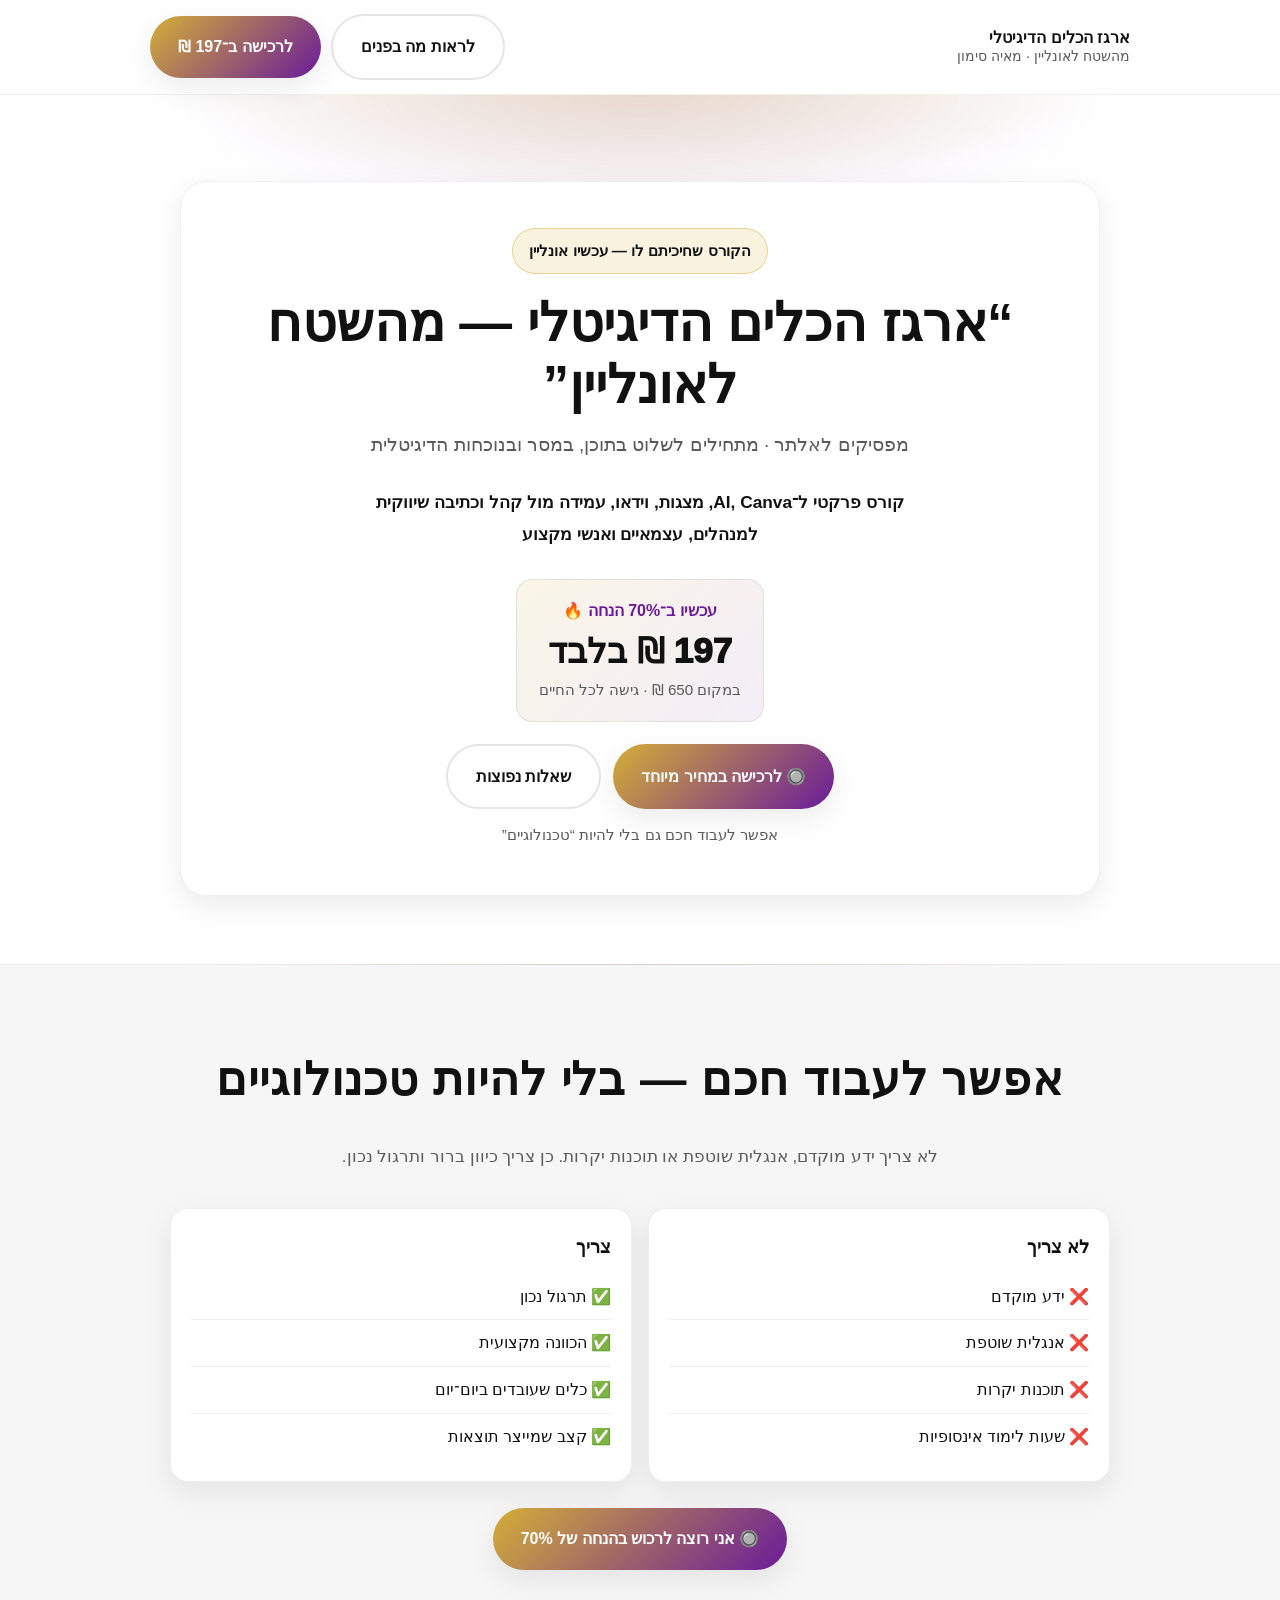
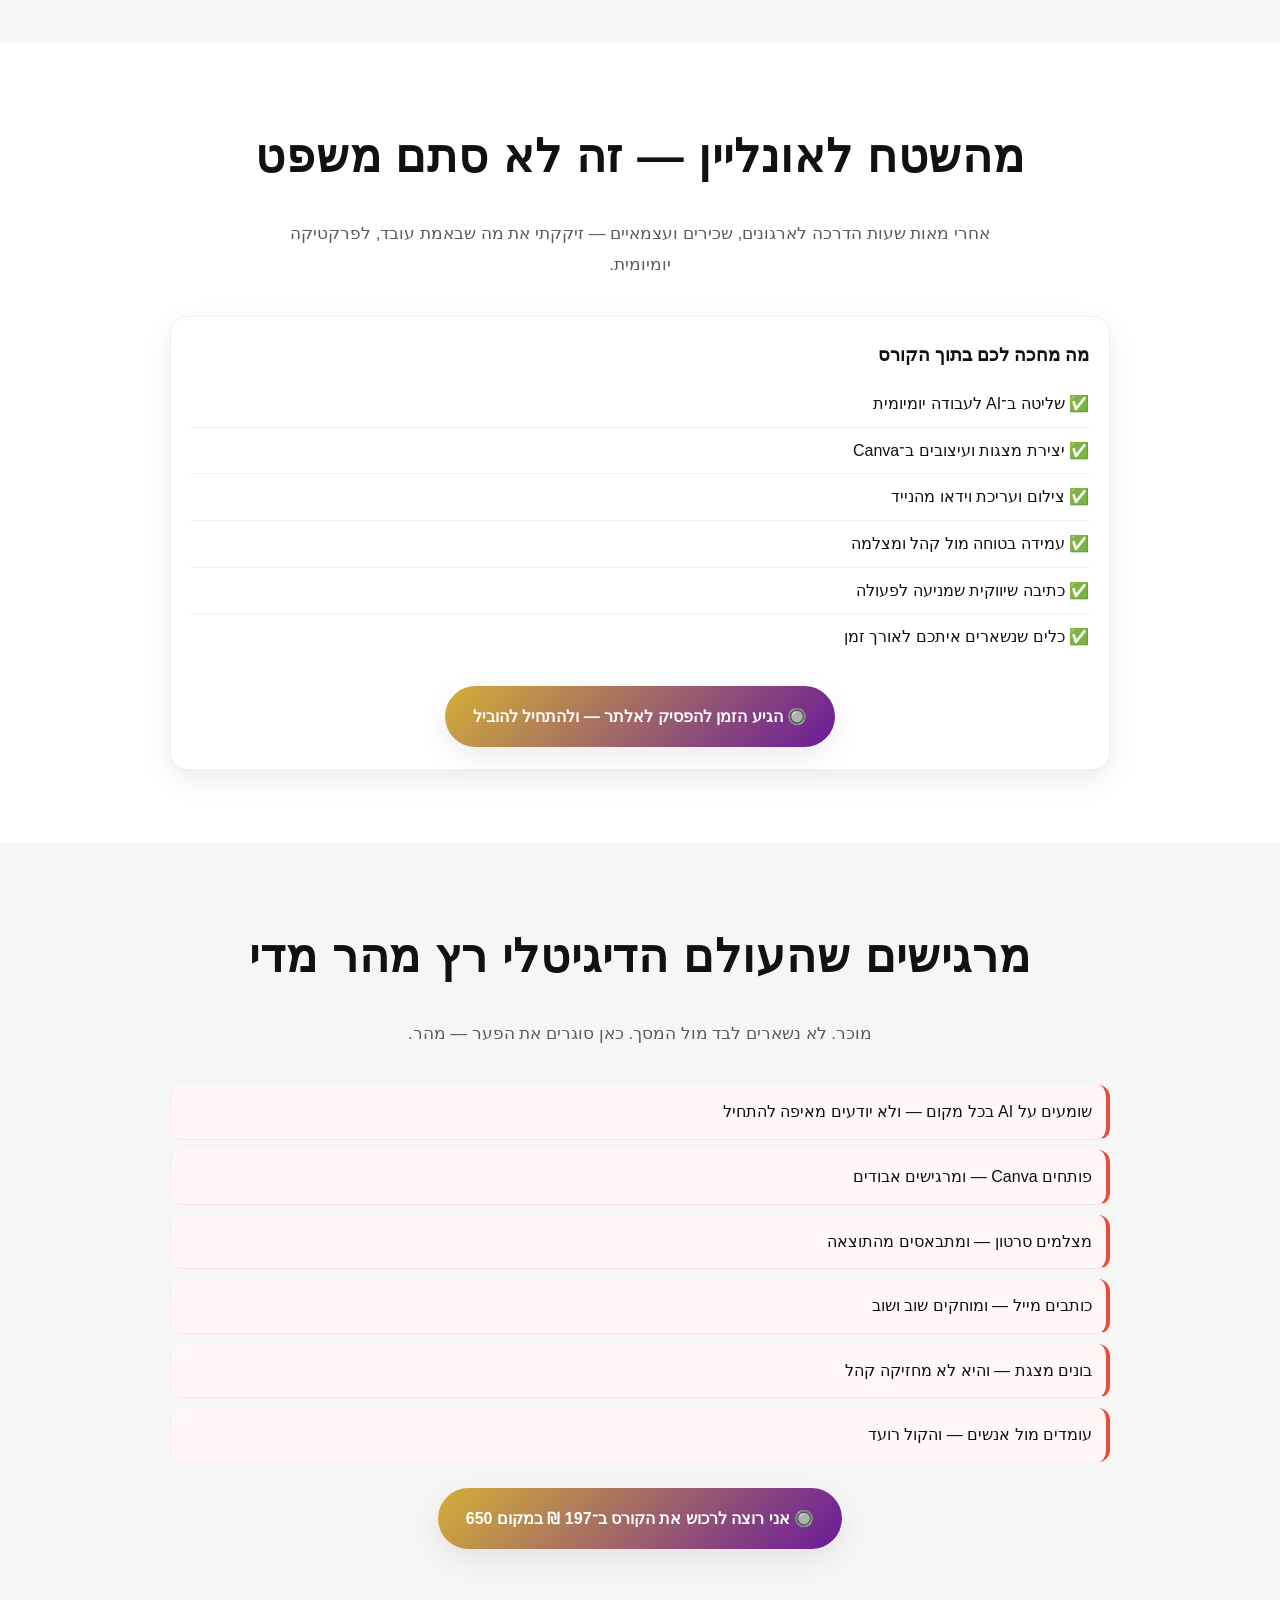
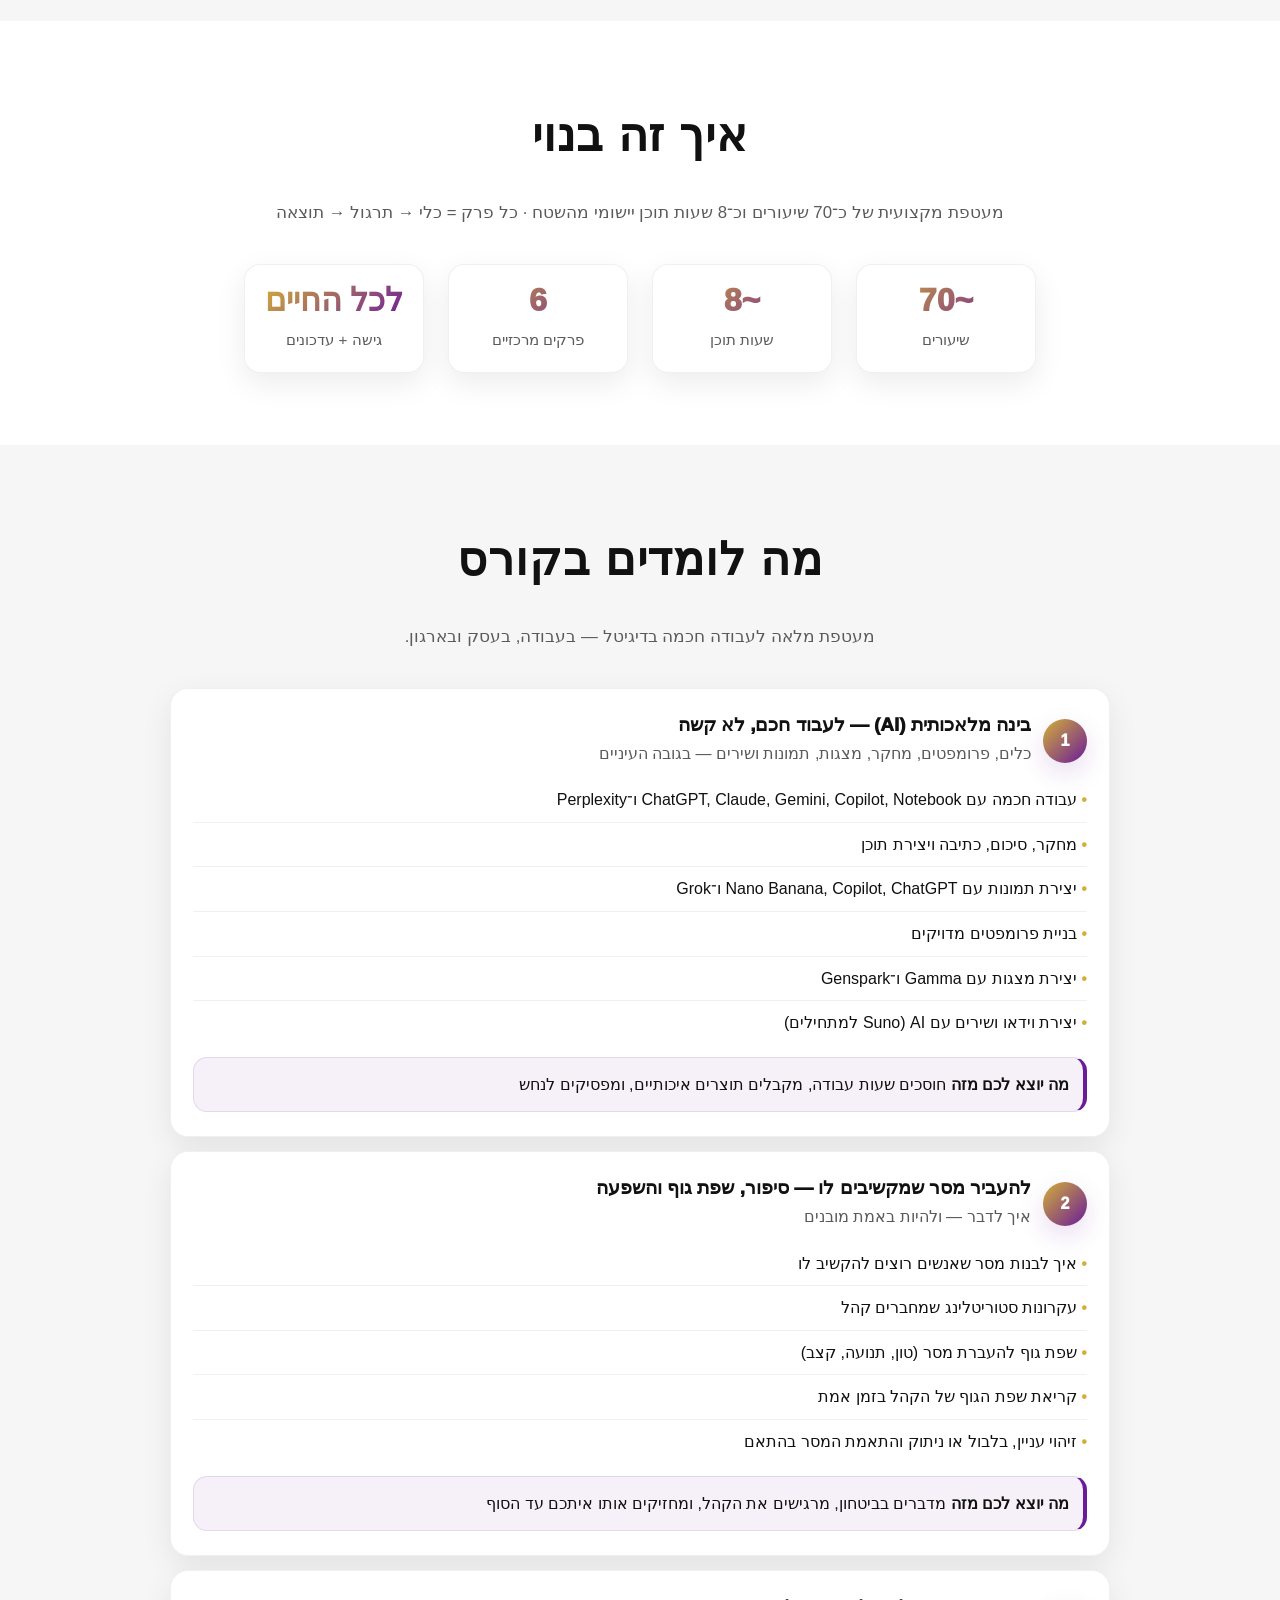
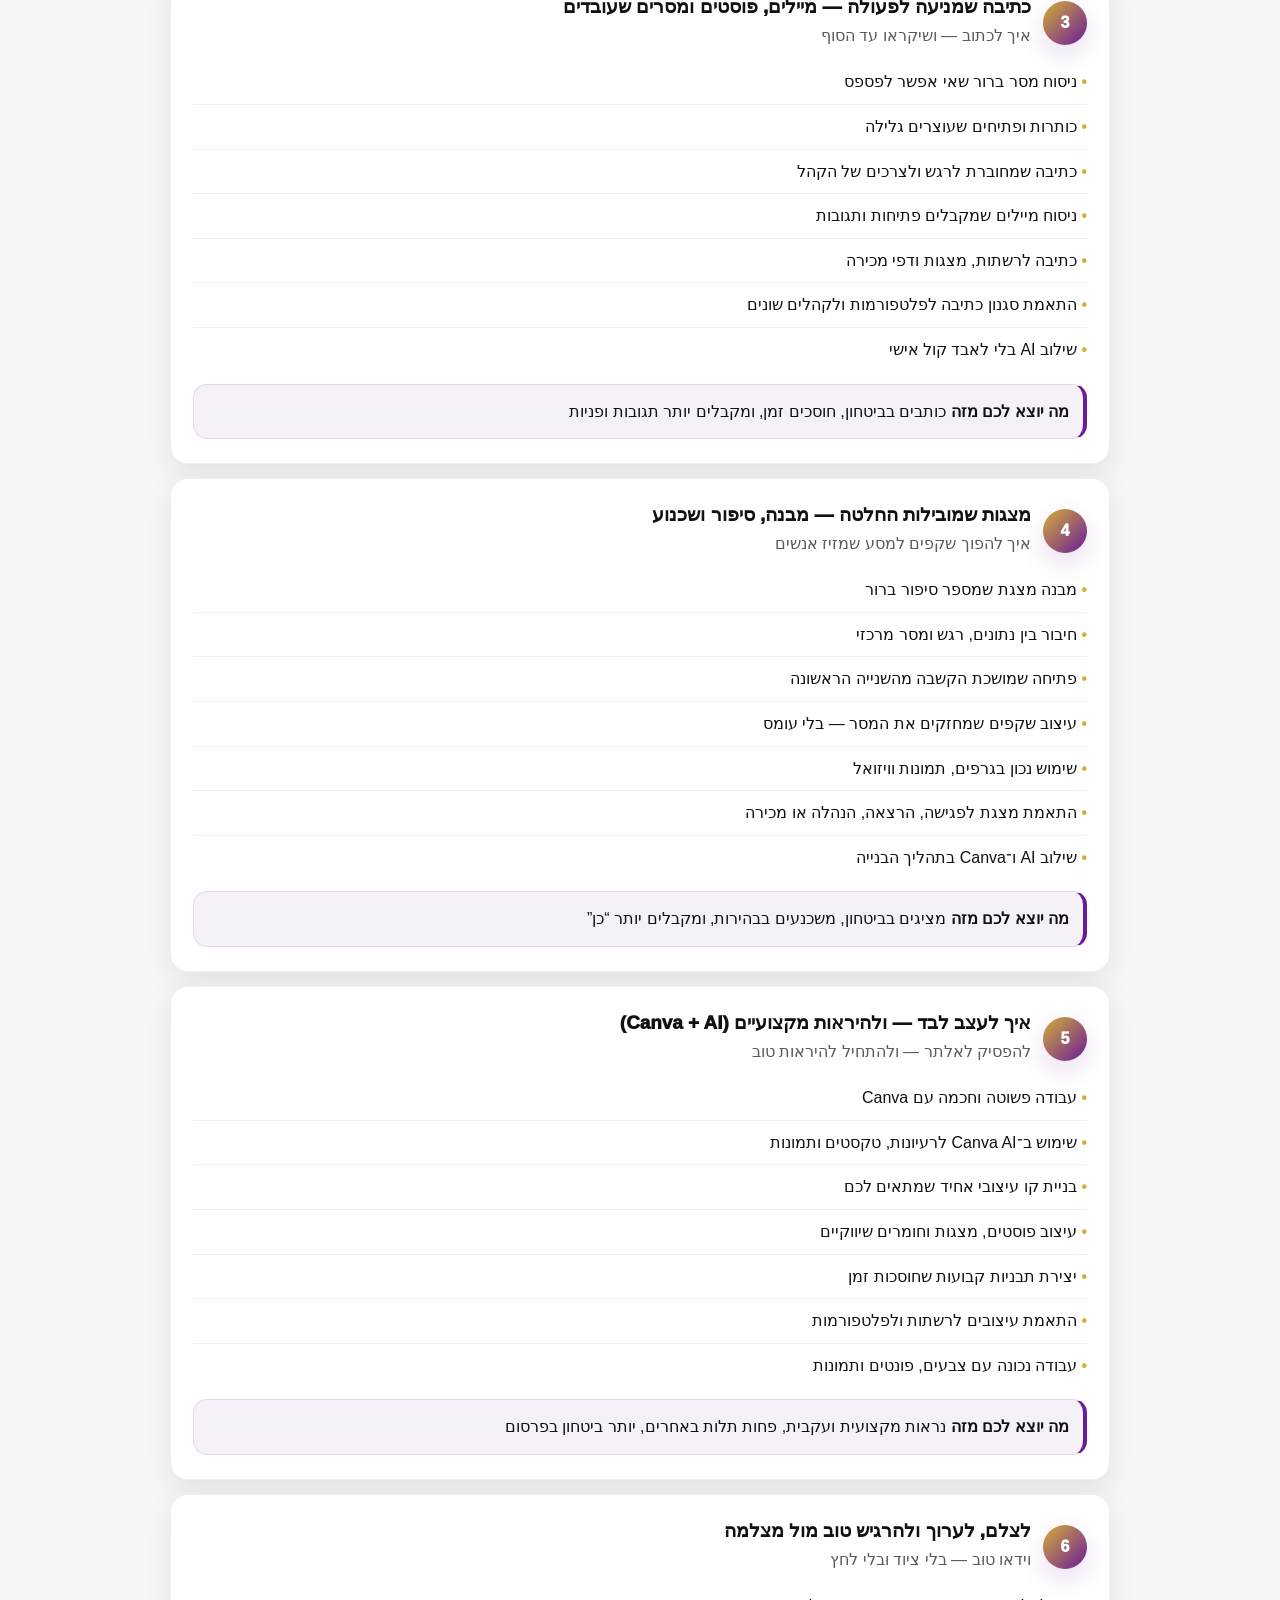
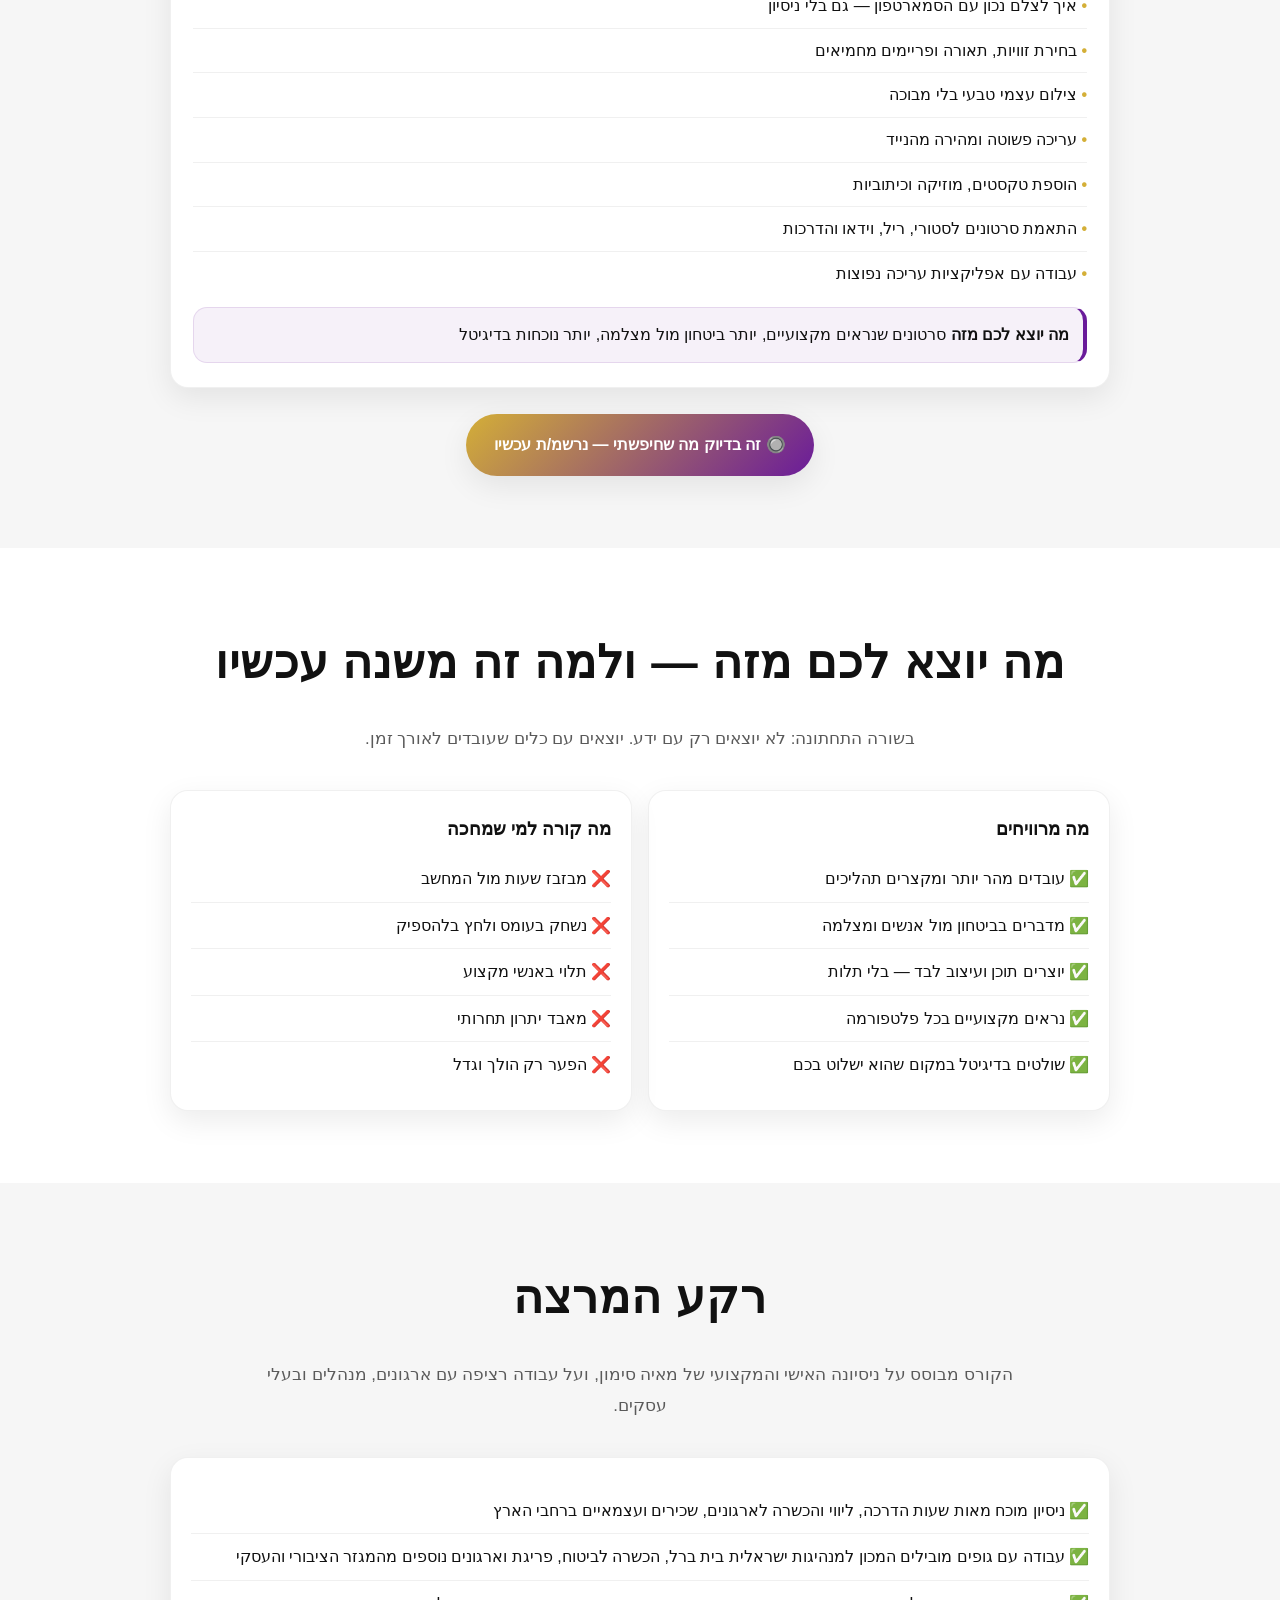
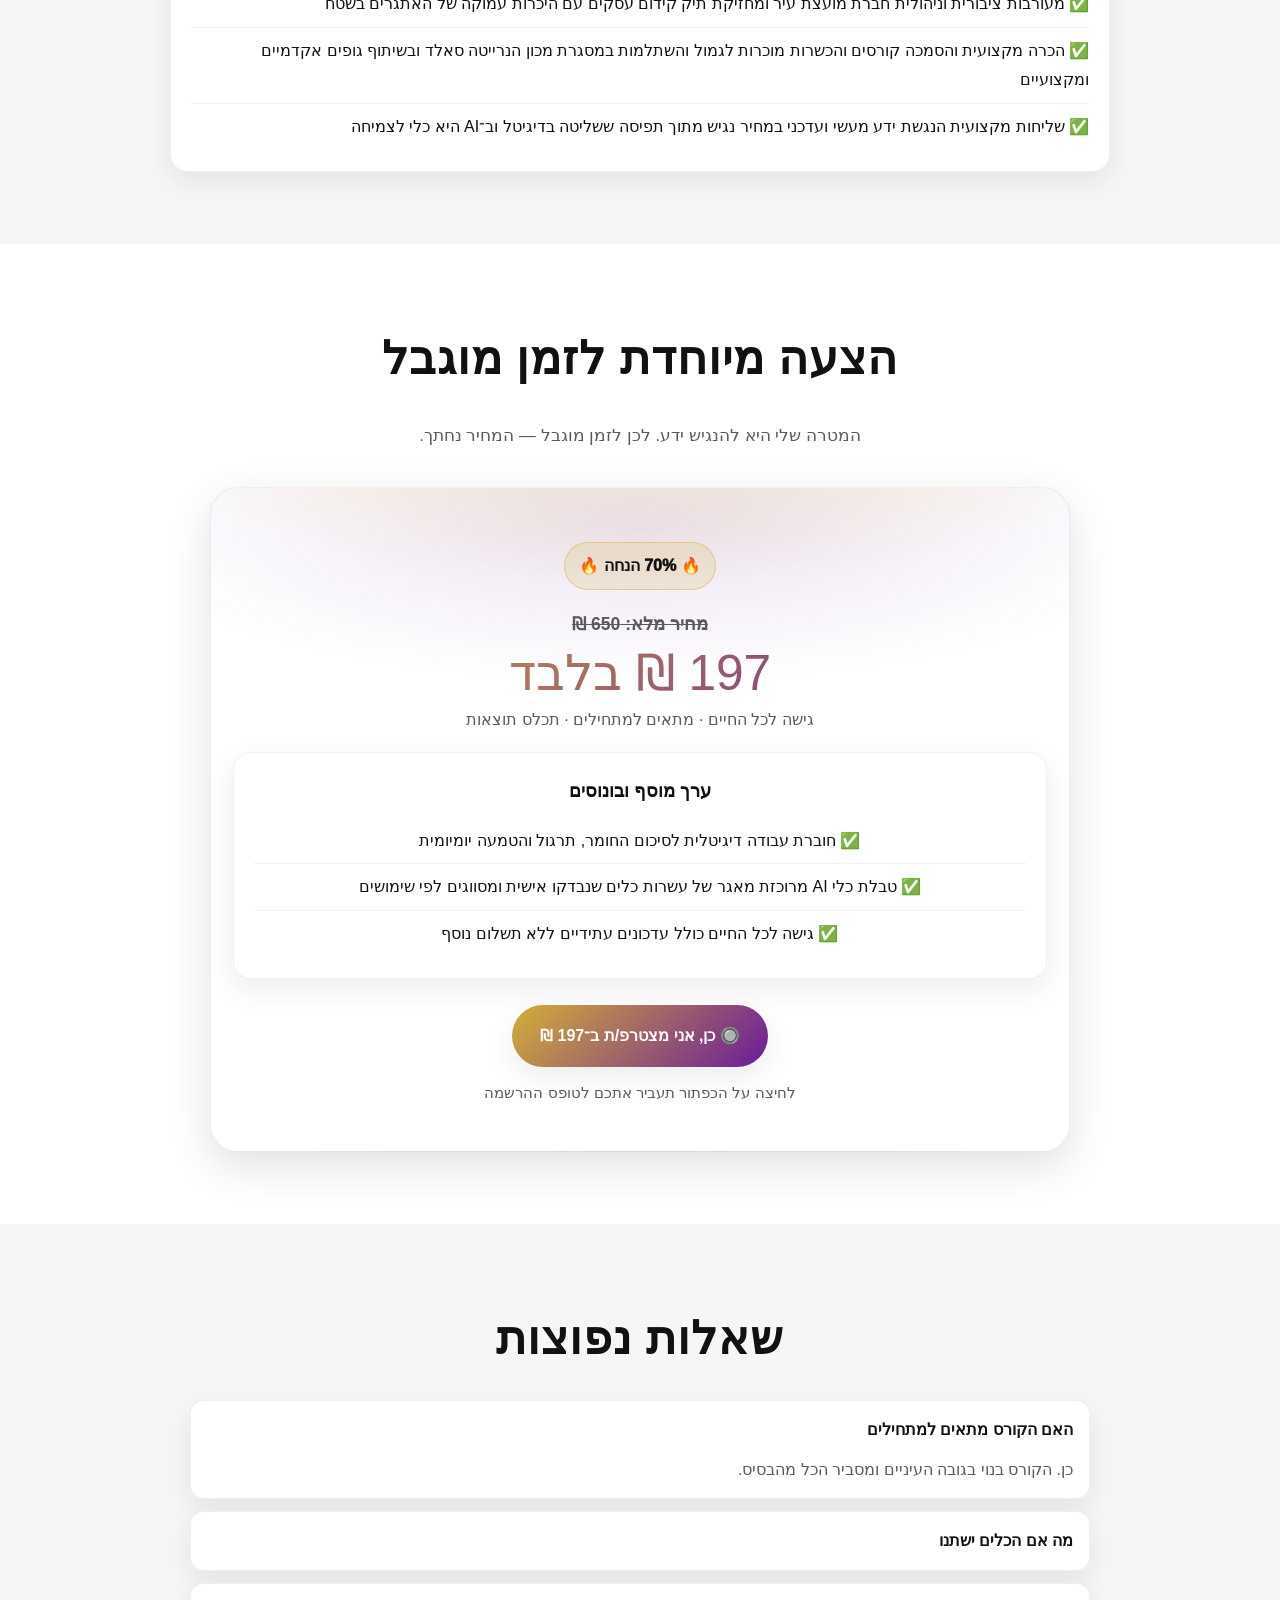
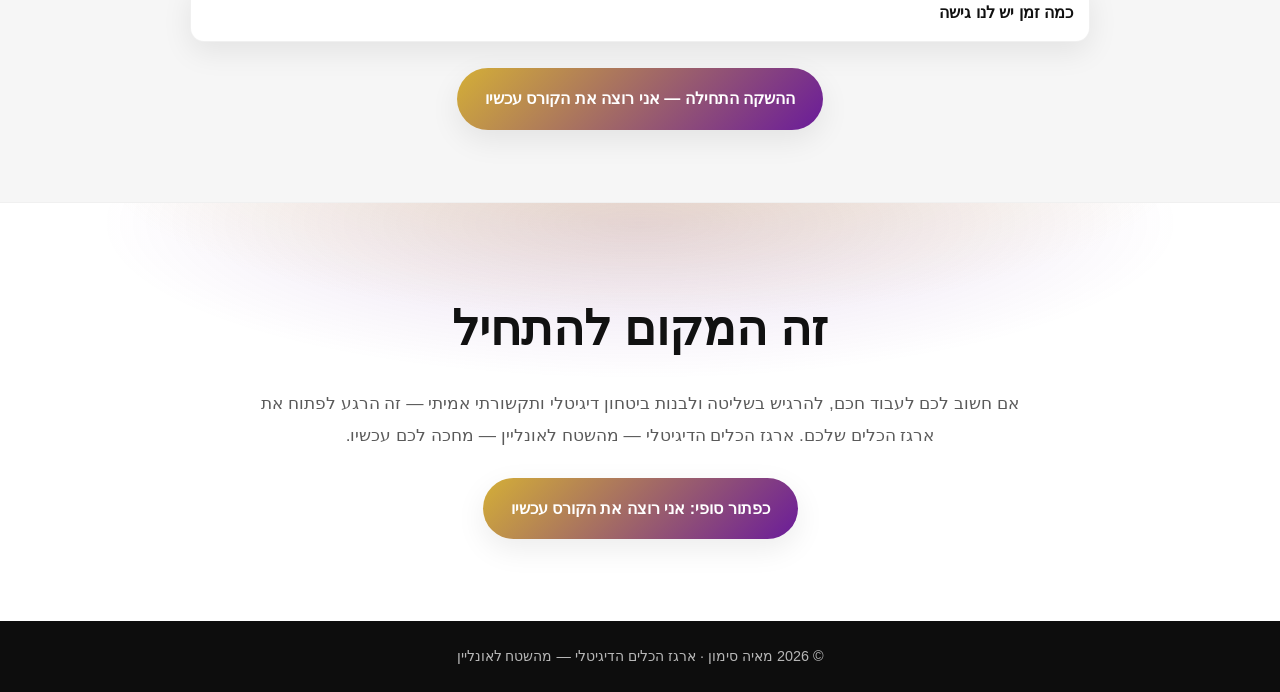
==== commit 811108d3: "Add Hebrew registration form and link CTA buttons - Add register.html: standalone RTL registration f" ====
--- a/index.html
+++ b/index.html
@@ -446,7 +446,7 @@
       </div>
       <div class="nav-cta">
         <a class="btn btn-ghost" href="#content">לראות מה בפנים</a>
-        <a class="btn btn-primary" href="#checkout">לרכישה ב־197 ₪</a>
+        <a class="btn btn-primary" href="register.html?course=digital-toolbox">לרכישה ב־197 ₪</a>
       </div>
     </div>
   </div>
@@ -472,7 +472,7 @@
         </div>
 
         <div class="hero-actions">
-          <a class="btn btn-primary" href="#checkout">🔘 לרכישה במחיר מיוחד</a>
+          <a class="btn btn-primary" href="register.html?course=digital-toolbox">🔘 לרכישה במחיר מיוחד</a>
           <a class="btn btn-ghost" href="#faq">שאלות נפוצות</a>
         </div>
 
@@ -512,7 +512,7 @@
       </div>
 
       <div class="btn-center">
-        <a class="btn btn-primary" href="#checkout">🔘 אני רוצה לרכוש בהנחה של 70%</a>
+        <a class="btn btn-primary" href="register.html?course=digital-toolbox">🔘 אני רוצה לרכוש בהנחה של 70%</a>
       </div>
     </div>
   </section>
@@ -537,7 +537,7 @@
         </ul>
 
         <div class="btn-center">
-          <a class="btn btn-primary" href="#checkout">🔘 הגיע הזמן להפסיק לאלתר — ולהתחיל להוביל</a>
+          <a class="btn btn-primary" href="register.html?course=digital-toolbox">🔘 הגיע הזמן להפסיק לאלתר — ולהתחיל להוביל</a>
         </div>
       </div>
     </div>
@@ -559,7 +559,7 @@
       </ul>
 
       <div class="btn-center">
-        <a class="btn btn-primary" href="#checkout">🔘 אני רוצה לרכוש את הקורס ב־197 ₪ במקום 650</a>
+        <a class="btn btn-primary" href="register.html?course=digital-toolbox">🔘 אני רוצה לרכוש את הקורס ב־197 ₪ במקום 650</a>
       </div>
     </div>
   </section>
@@ -713,7 +713,7 @@
       </div>
 
       <div class="btn-center">
-        <a class="btn btn-primary" href="#checkout">🔘 זה בדיוק מה שחיפשתי — נרשמ/ת עכשיו</a>
+        <a class="btn btn-primary" href="register.html?course=digital-toolbox">🔘 זה בדיוק מה שחיפשתי — נרשמ/ת עכשיו</a>
       </div>
     </div>
   </section>
@@ -794,11 +794,10 @@
         </div>
 
         <div class="btn-center">
-          <!-- החליפי את # בלינק רכישה אמיתי -->
-          <a class="btn btn-primary" href="#">🔘 כן, אני מצטרפ/ת ב־197 ₪</a>
-        </div>
-
-        <div class="mini-note">כאן את פשוט מחליפה את הלינק של הכפתור ללינק התשלום שלך</div>
+          <a class="btn btn-primary" href="register.html?course=digital-toolbox">🔘 כן, אני מצטרפ/ת ב־197 ₪</a>
+        </div>
+
+        <div class="mini-note">לחיצה על הכפתור תעביר אתכם לטופס ההרשמה</div>
       </div>
     </div>
   </section>
@@ -826,7 +825,7 @@
       </div>
 
       <div class="btn-center">
-        <a class="btn btn-primary" href="#checkout">ההשקה התחילה — אני רוצה את הקורס עכשיו</a>
+        <a class="btn btn-primary" href="register.html?course=digital-toolbox">ההשקה התחילה — אני רוצה את הקורס עכשיו</a>
       </div>
     </div>
   </section>
@@ -840,7 +839,7 @@
         ארגז הכלים הדיגיטלי — מהשטח לאונליין — מחכה לכם עכשיו.
       </p>
       <div class="btn-center">
-        <a class="btn btn-primary" href="#checkout">כפתור סופי: אני רוצה את הקורס עכשיו</a>
+        <a class="btn btn-primary" href="register.html?course=digital-toolbox">כפתור סופי: אני רוצה את הקורס עכשיו</a>
       </div>
     </div>
   </section>
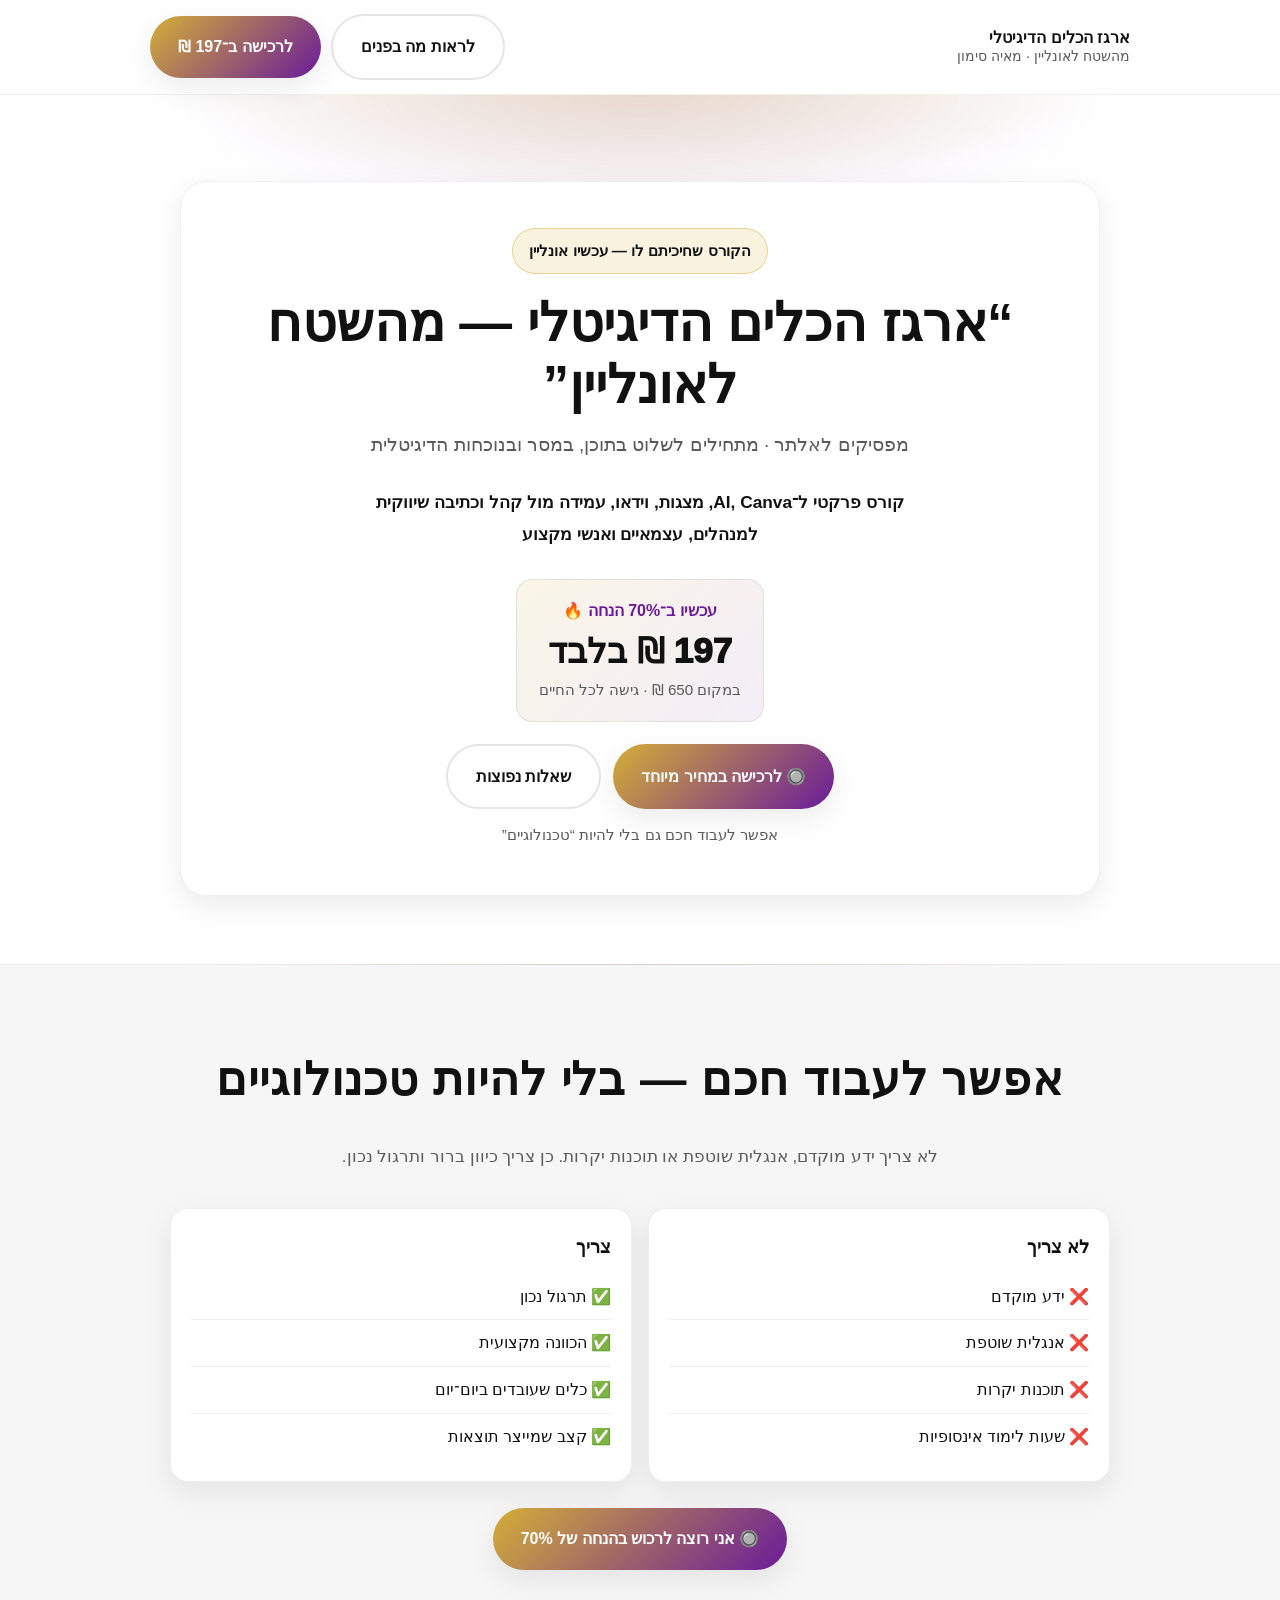
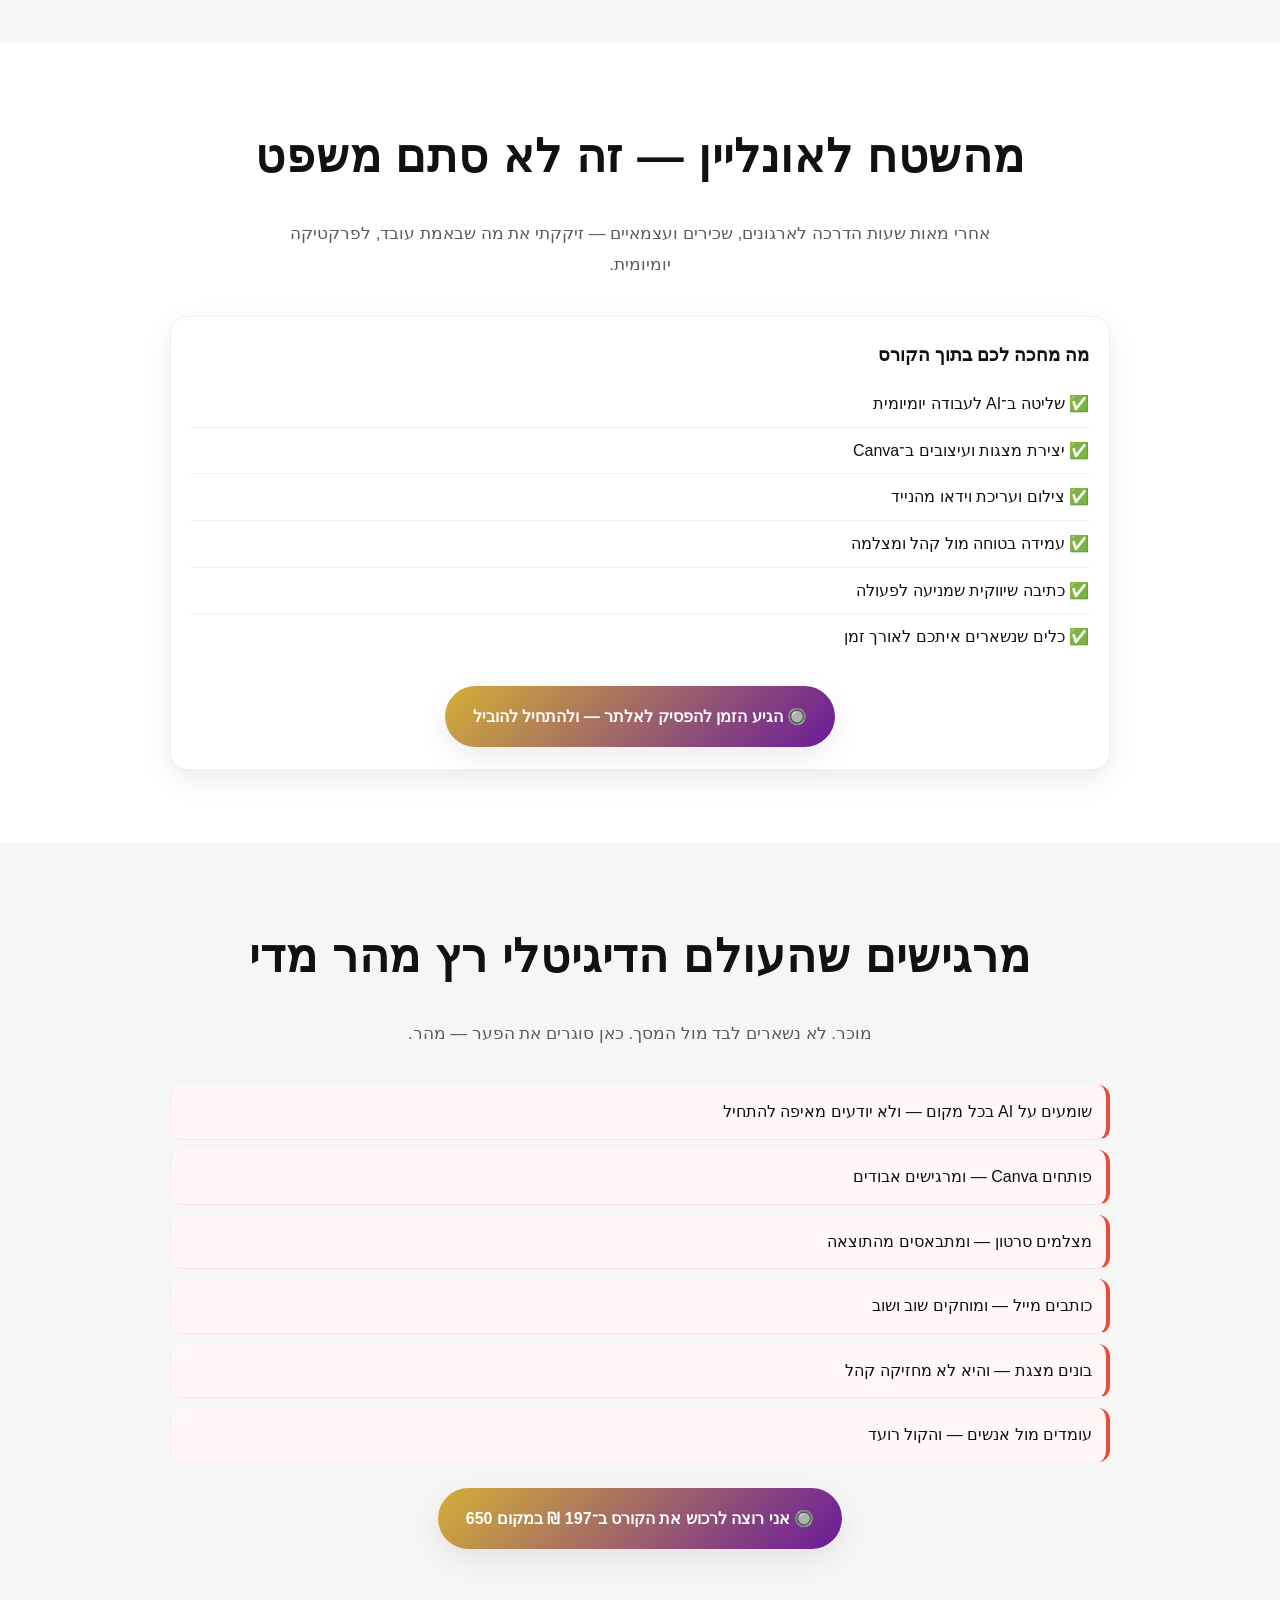
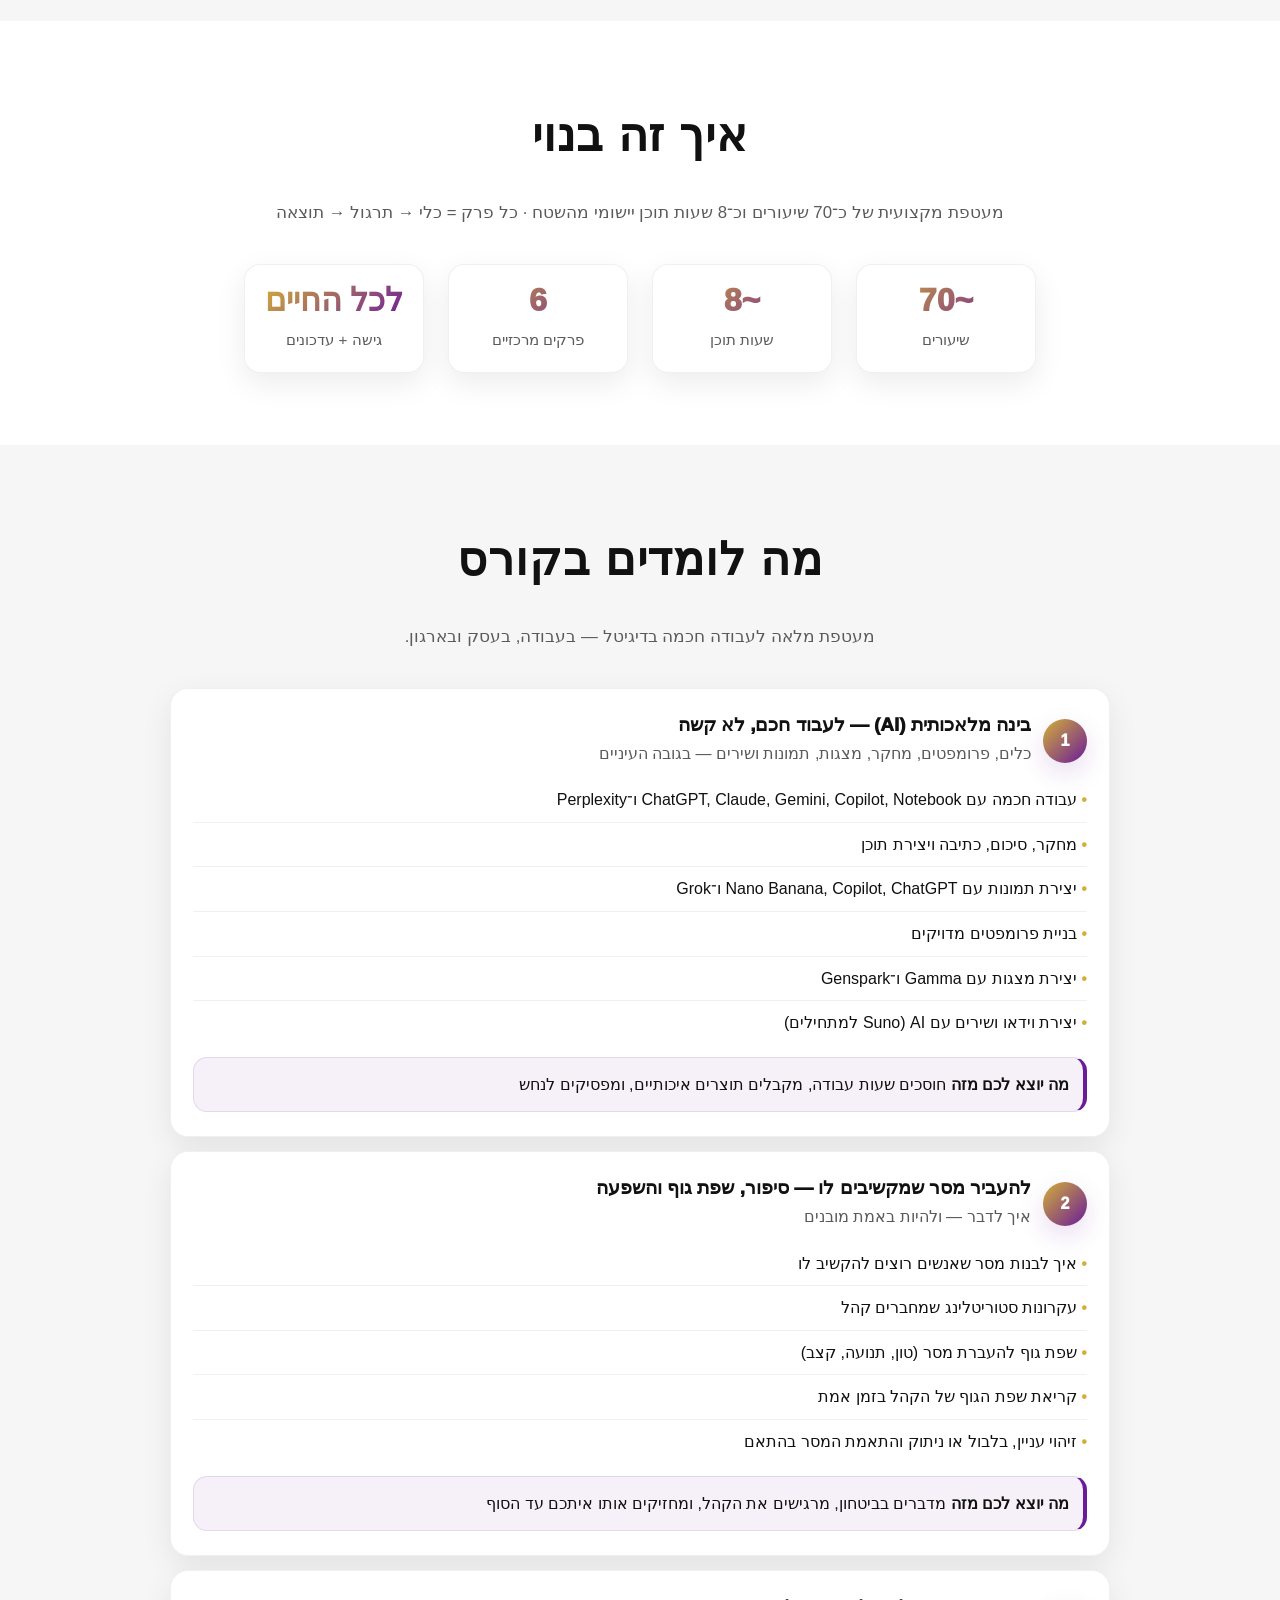
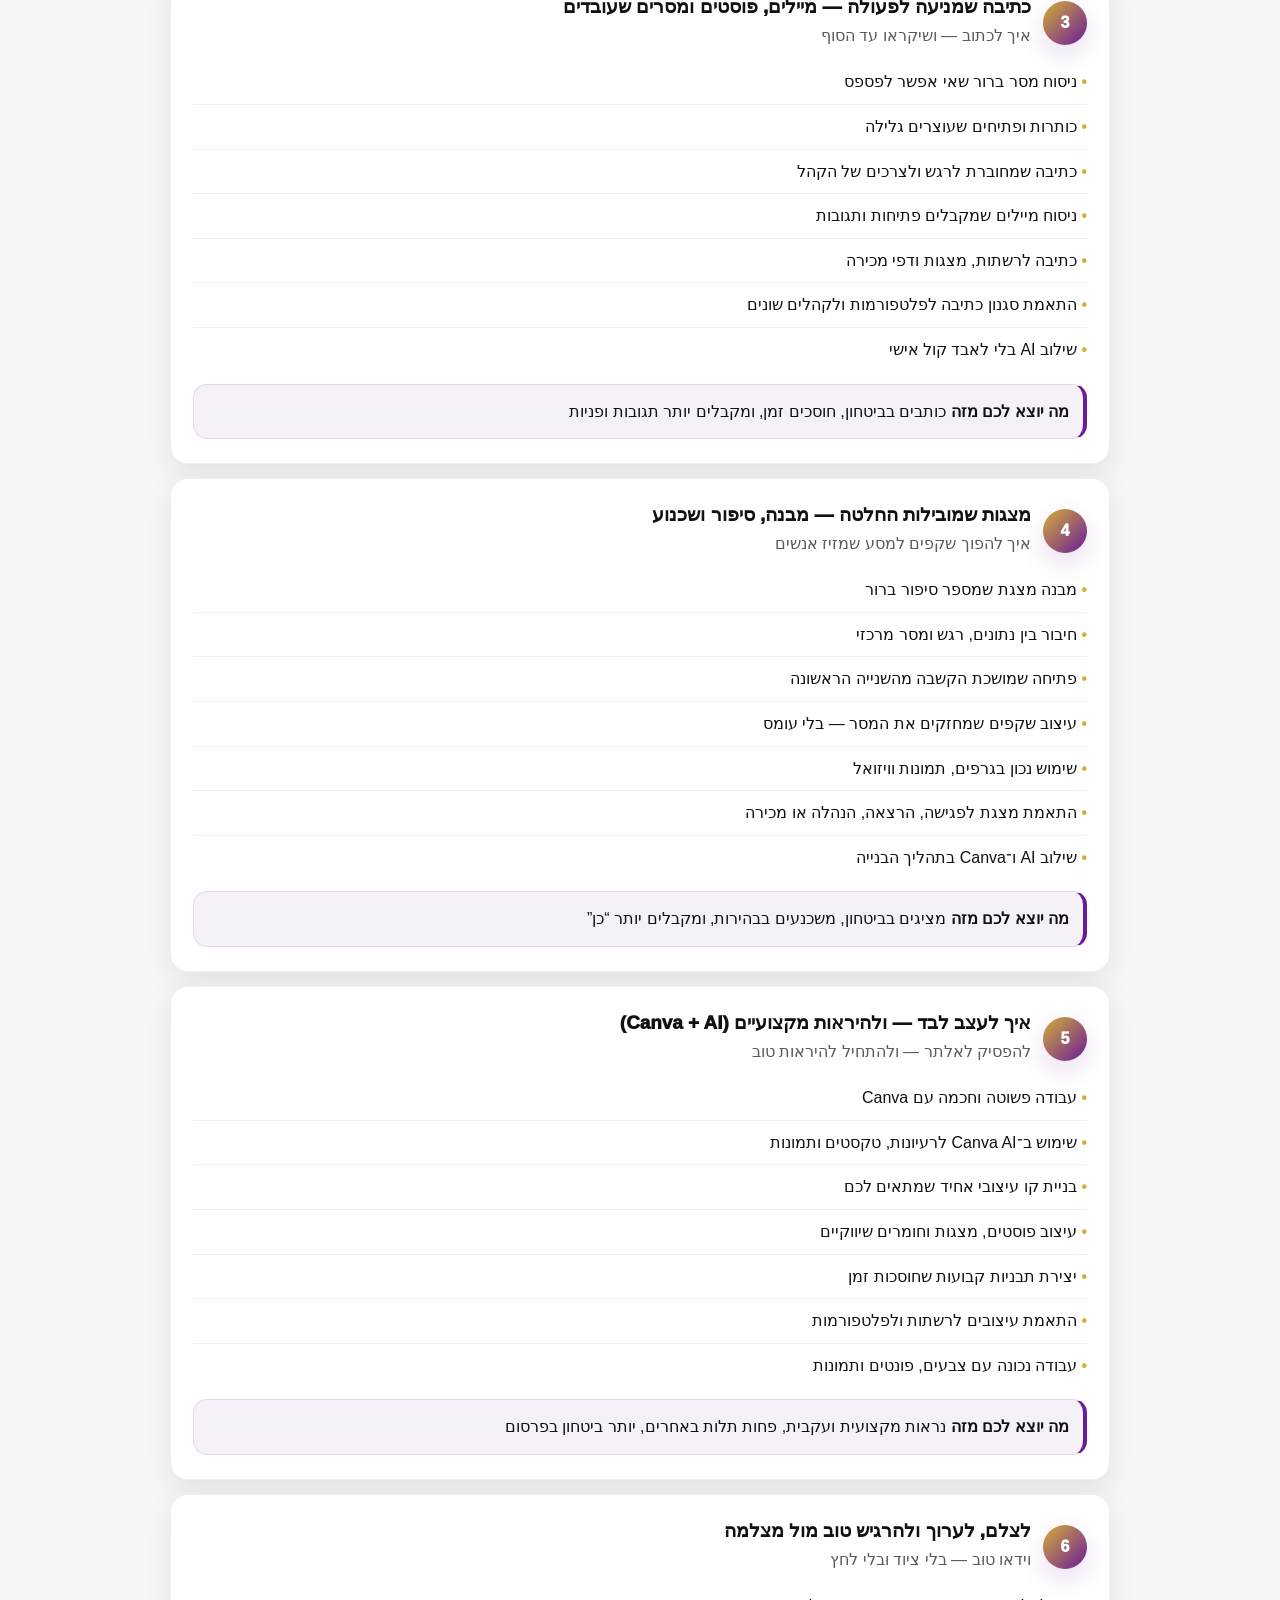
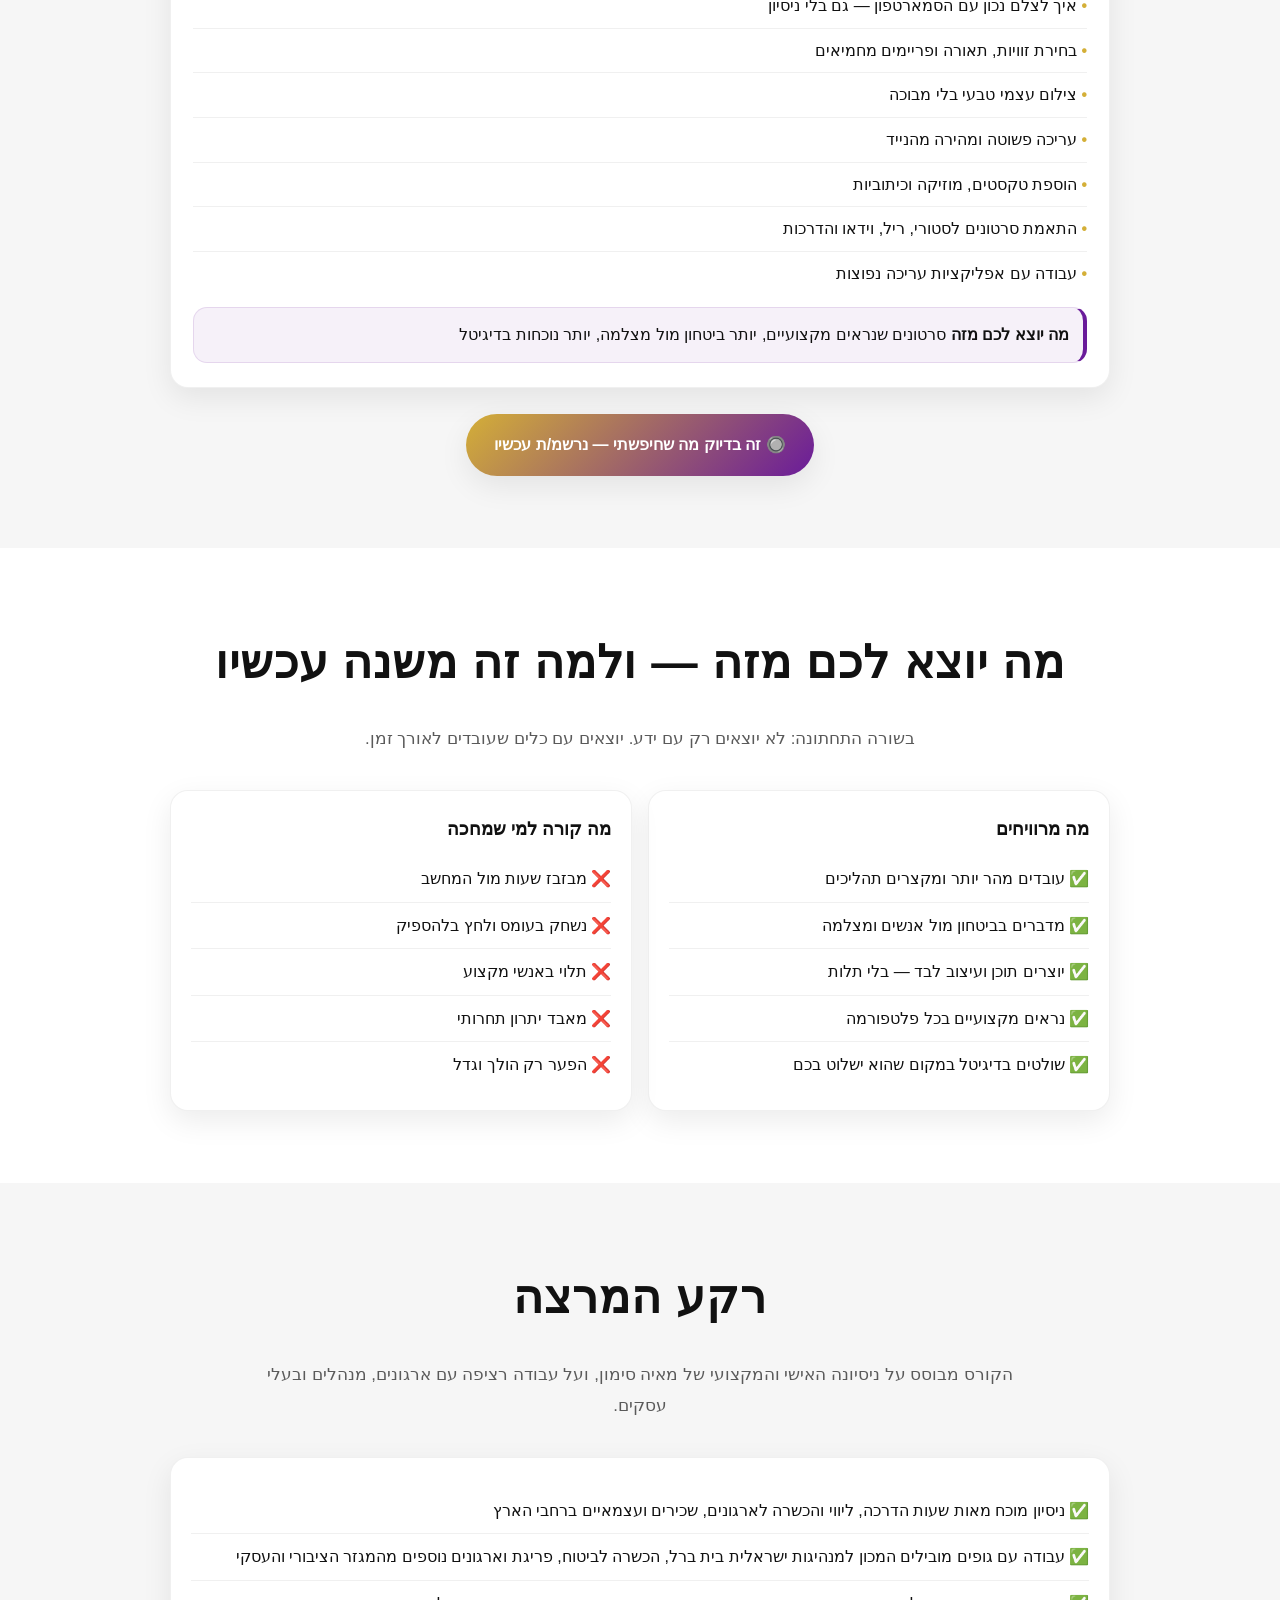
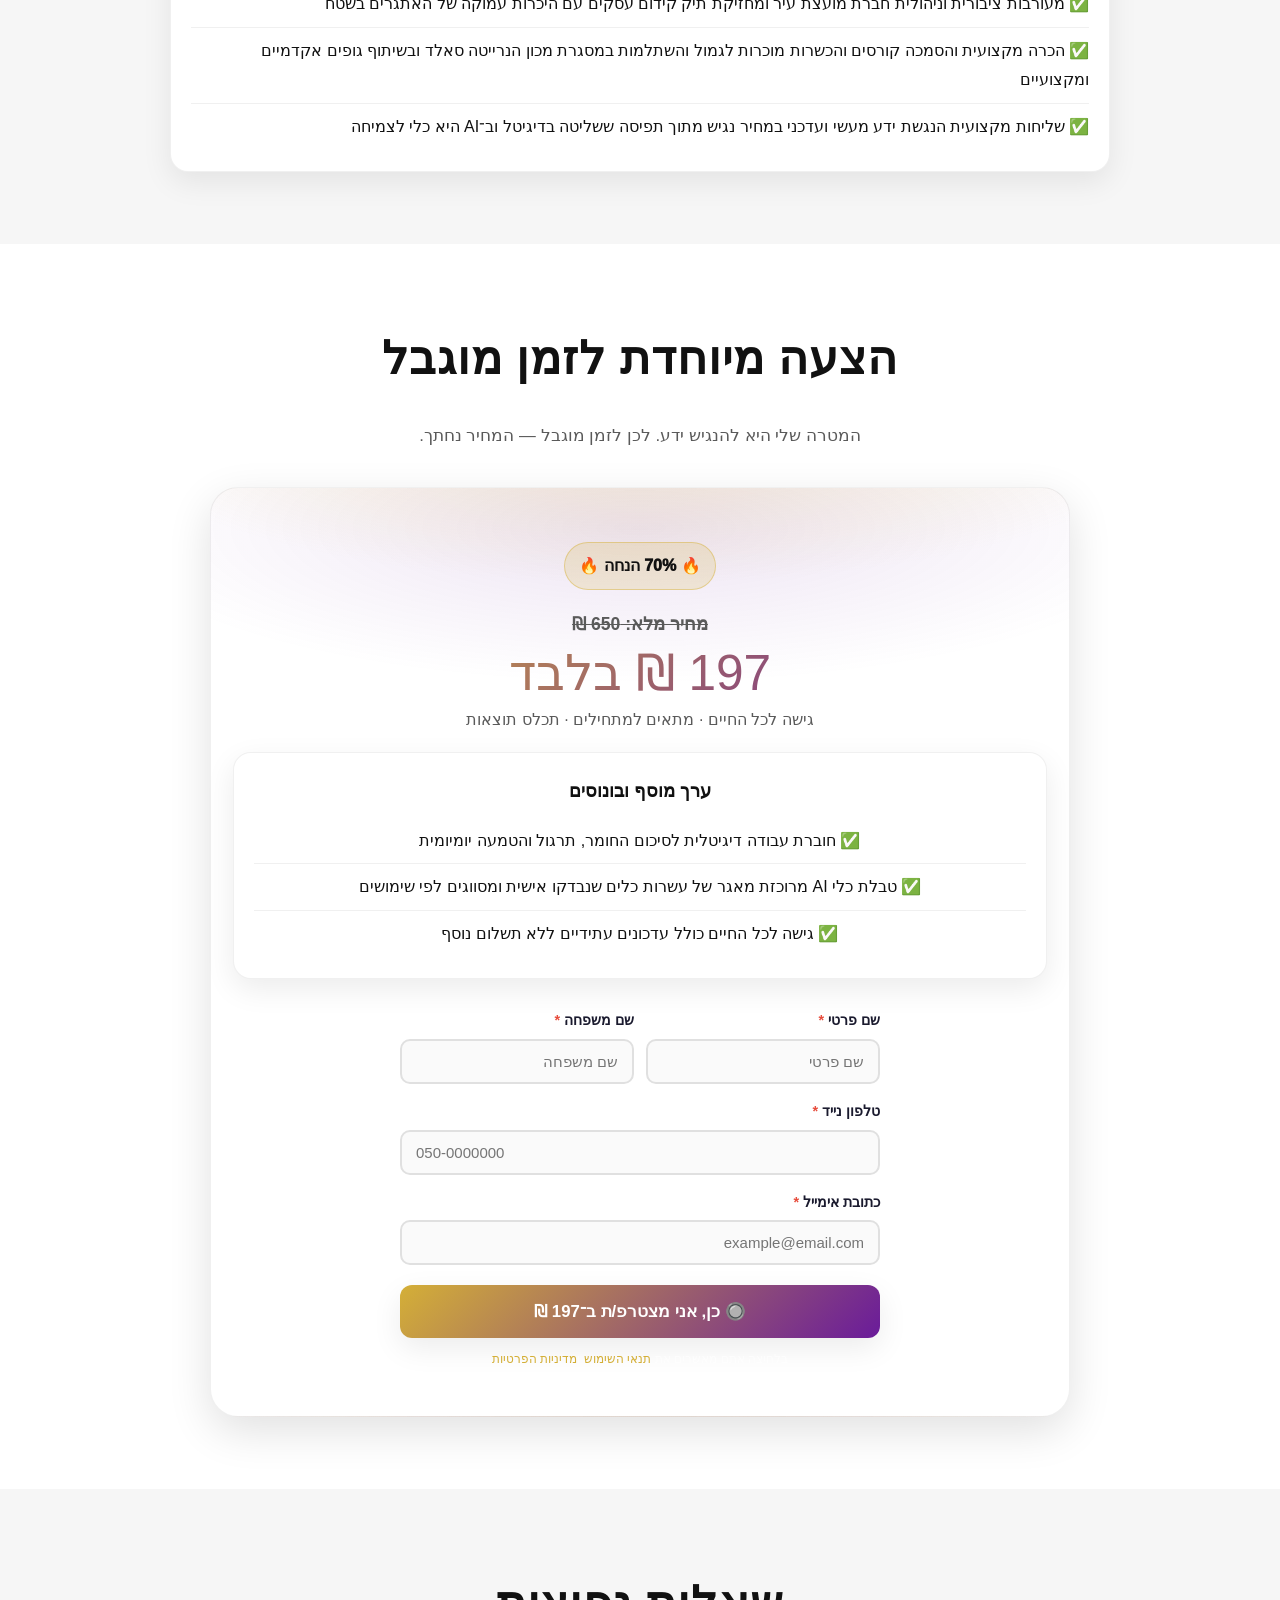
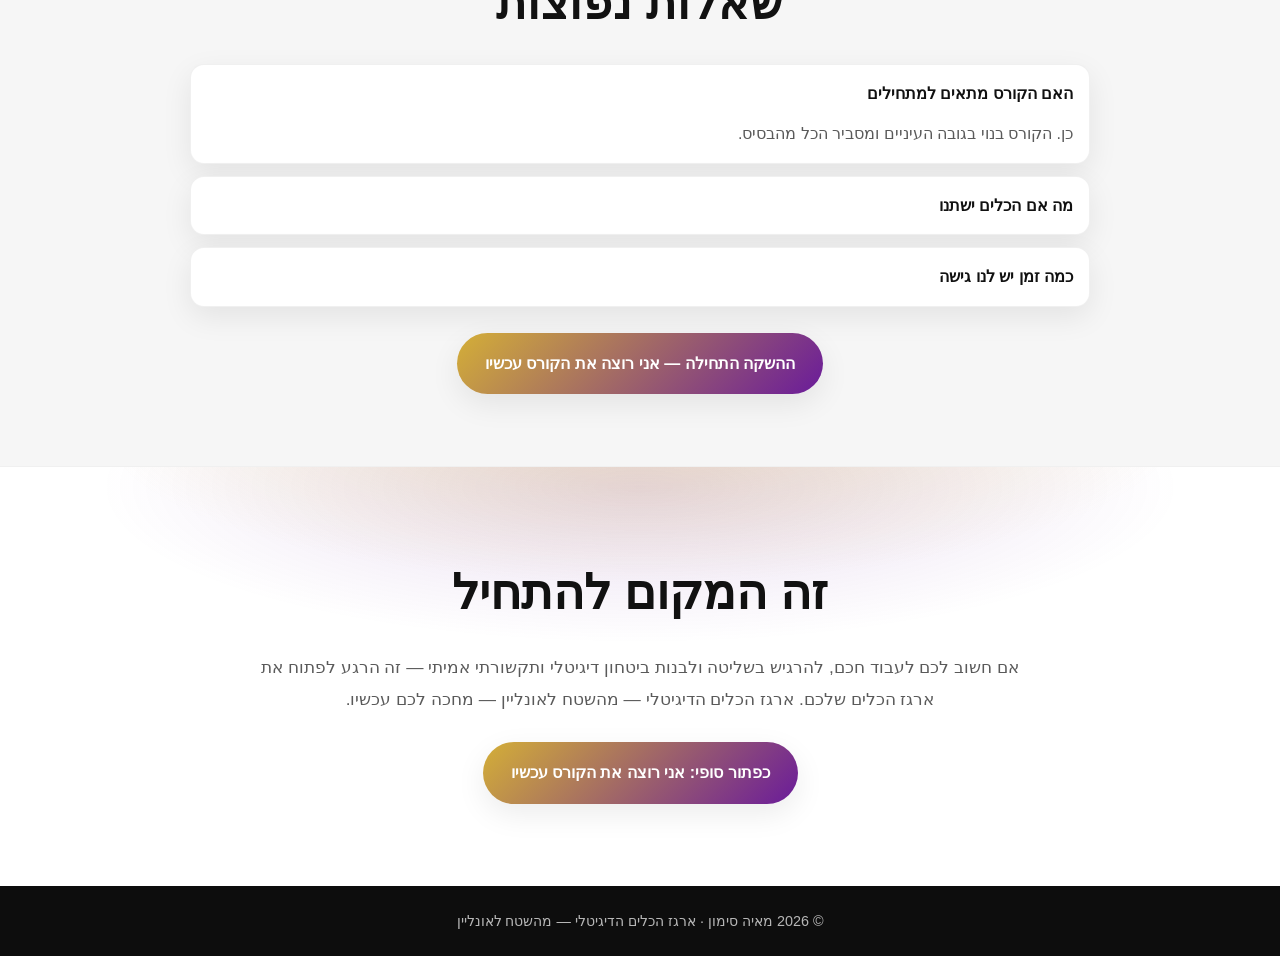
==== commit 154cbf07: "Embed registration form inline in checkout section Replace the external-link CTA in #checkout with a" ====
--- a/index.html
+++ b/index.html
@@ -793,11 +793,47 @@
           </ul>
         </div>
 
-        <div class="btn-center">
-          <a class="btn btn-primary" href="register.html?course=digital-toolbox">🔘 כן, אני מצטרפ/ת ב־197 ₪</a>
-        </div>
-
-        <div class="mini-note">לחיצה על הכפתור תעביר אתכם לטופס ההרשמה</div>
+        <!-- Inline registration form -->
+        <div id="regFormWrap" style="max-width:480px; margin: 28px auto 0; text-align:right;">
+          <form id="regForm">
+            <div style="display:grid; grid-template-columns:1fr 1fr; gap:12px; margin-bottom:14px;">
+              <div>
+                <label for="reg-firstName" style="display:block; font-weight:700; font-size:.9rem; margin-bottom:5px; color:#1a1a2e;">שם פרטי <span style="color:#e74c3c;">*</span></label>
+                <input type="text" id="reg-firstName" name="firstName" placeholder="שם פרטי" required
+                  style="width:100%; padding:12px 14px; border:2px solid #e0e0e0; border-radius:10px; font-size:15px; font-family:inherit; background:#fafafa; transition:border-color .2s;">
+              </div>
+              <div>
+                <label for="reg-lastName" style="display:block; font-weight:700; font-size:.9rem; margin-bottom:5px; color:#1a1a2e;">שם משפחה <span style="color:#e74c3c;">*</span></label>
+                <input type="text" id="reg-lastName" name="lastName" placeholder="שם משפחה" required
+                  style="width:100%; padding:12px 14px; border:2px solid #e0e0e0; border-radius:10px; font-size:15px; font-family:inherit; background:#fafafa; transition:border-color .2s;">
+              </div>
+            </div>
+            <div style="margin-bottom:14px;">
+              <label for="reg-phone" style="display:block; font-weight:700; font-size:.9rem; margin-bottom:5px; color:#1a1a2e;">טלפון נייד <span style="color:#e74c3c;">*</span></label>
+              <input type="tel" id="reg-phone" name="phone" placeholder="050-0000000" pattern="[0-9]{2,3}-?[0-9]{7}" required
+                style="width:100%; padding:12px 14px; border:2px solid #e0e0e0; border-radius:10px; font-size:15px; font-family:inherit; background:#fafafa; transition:border-color .2s;">
+            </div>
+            <div style="margin-bottom:20px;">
+              <label for="reg-email" style="display:block; font-weight:700; font-size:.9rem; margin-bottom:5px; color:#1a1a2e;">כתובת אימייל <span style="color:#e74c3c;">*</span></label>
+              <input type="email" id="reg-email" name="email" placeholder="example@email.com" required
+                style="width:100%; padding:12px 14px; border:2px solid #e0e0e0; border-radius:10px; font-size:15px; font-family:inherit; background:#fafafa; transition:border-color .2s;">
+            </div>
+            <button type="submit" class="btn btn-primary" style="width:100%; font-size:1.05rem; border-radius:12px; padding:16px;">
+              🔘 כן, אני מצטרפ/ת ב־197 ₪
+            </button>
+            <p style="font-size:.78rem; color:rgba(255,255,255,.65); margin-top:10px; text-align:center;">
+              בלחיצה אתם מאשרים את <a href="#" style="color:#d4af37;">תנאי השימוש</a> ו<a href="#" style="color:#d4af37;">מדיניות הפרטיות</a>
+            </p>
+          </form>
+
+          <div id="regSuccess" style="display:none; text-align:center; padding:20px 0;">
+            <div style="width:70px; height:70px; background:linear-gradient(135deg,#27ae60,#2ecc71); border-radius:50%; display:flex; align-items:center; justify-content:center; margin:0 auto 16px;">
+              <svg viewBox="0 0 24 24" width="36" height="36" fill="white"><path d="M9 16.17L4.83 12l-1.42 1.41L9 19 21 7l-1.41-1.41z"/></svg>
+            </div>
+            <h3 style="color:#fff; font-size:1.3rem; margin-bottom:8px;">תודה על ההרשמה!</h3>
+            <p style="color:rgba(255,255,255,.75);">קיבלנו את הפרטים שלכם ונחזור אליכם בהקדם.</p>
+          </div>
+        </div>
       </div>
     </div>
   </section>
@@ -850,6 +886,39 @@
 
   <script>
     document.getElementById('y').textContent = new Date().getFullYear();
+
+    // Inline registration form
+    const regForm = document.getElementById('regForm');
+    if (regForm) {
+      // Focus styles for inline inputs
+      regForm.querySelectorAll('input').forEach(function(inp) {
+        inp.addEventListener('focus', function() { this.style.borderColor = '#d4af37'; this.style.background = '#fff'; });
+        inp.addEventListener('blur',  function() { this.style.borderColor = '#e0e0e0'; this.style.background = '#fafafa'; });
+      });
+
+      // Phone formatting
+      const phoneInput = document.getElementById('reg-phone');
+      phoneInput.addEventListener('input', function() {
+        let v = this.value.replace(/\D/g, '');
+        if (v.length > 3) v = v.slice(0, 3) + '-' + v.slice(3, 10);
+        this.value = v;
+      });
+
+      // Submit
+      regForm.addEventListener('submit', function(e) {
+        e.preventDefault();
+        const data = {
+          firstName: document.getElementById('reg-firstName').value,
+          lastName:  document.getElementById('reg-lastName').value,
+          phone:     document.getElementById('reg-phone').value,
+          email:     document.getElementById('reg-email').value,
+          course:    'digital-toolbox'
+        };
+        console.log('Registration:', data);
+        regForm.style.display = 'none';
+        document.getElementById('regSuccess').style.display = 'block';
+      });
+    }
   </script>
 </body>
 </html>
